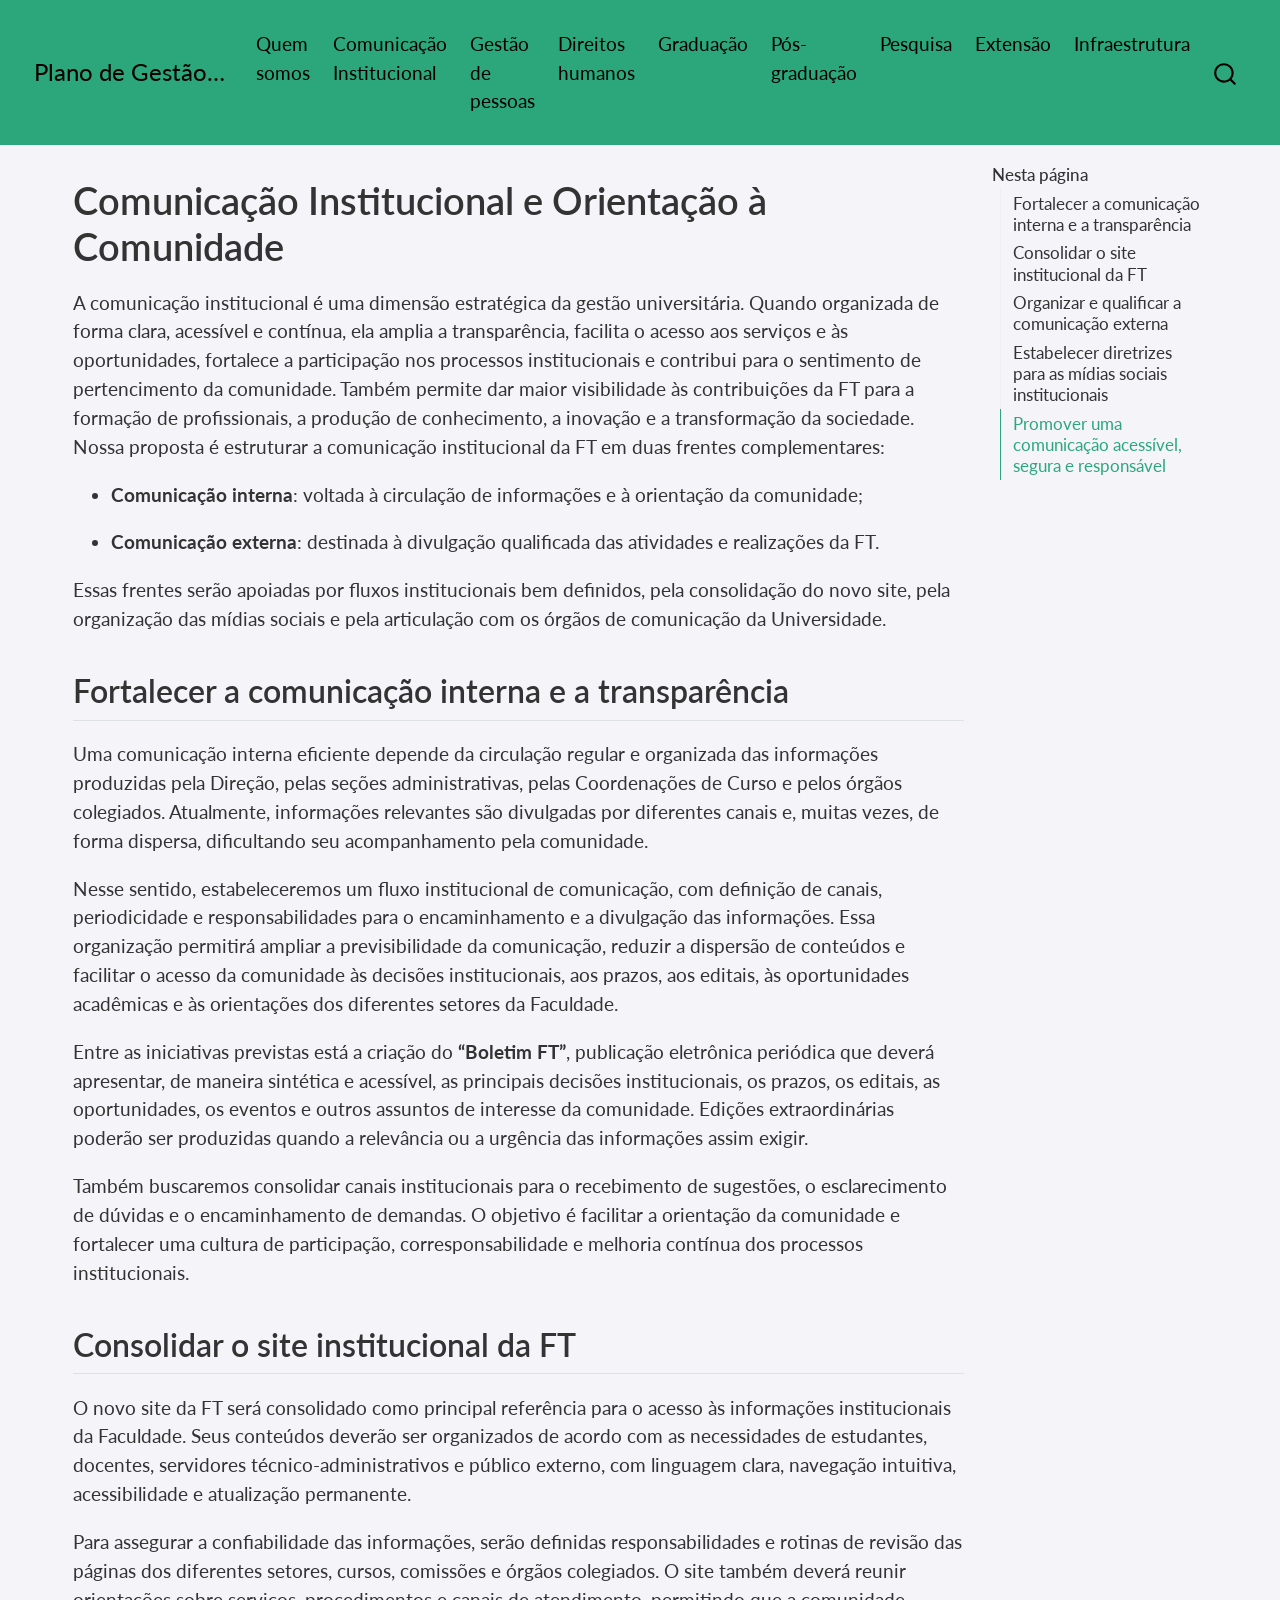
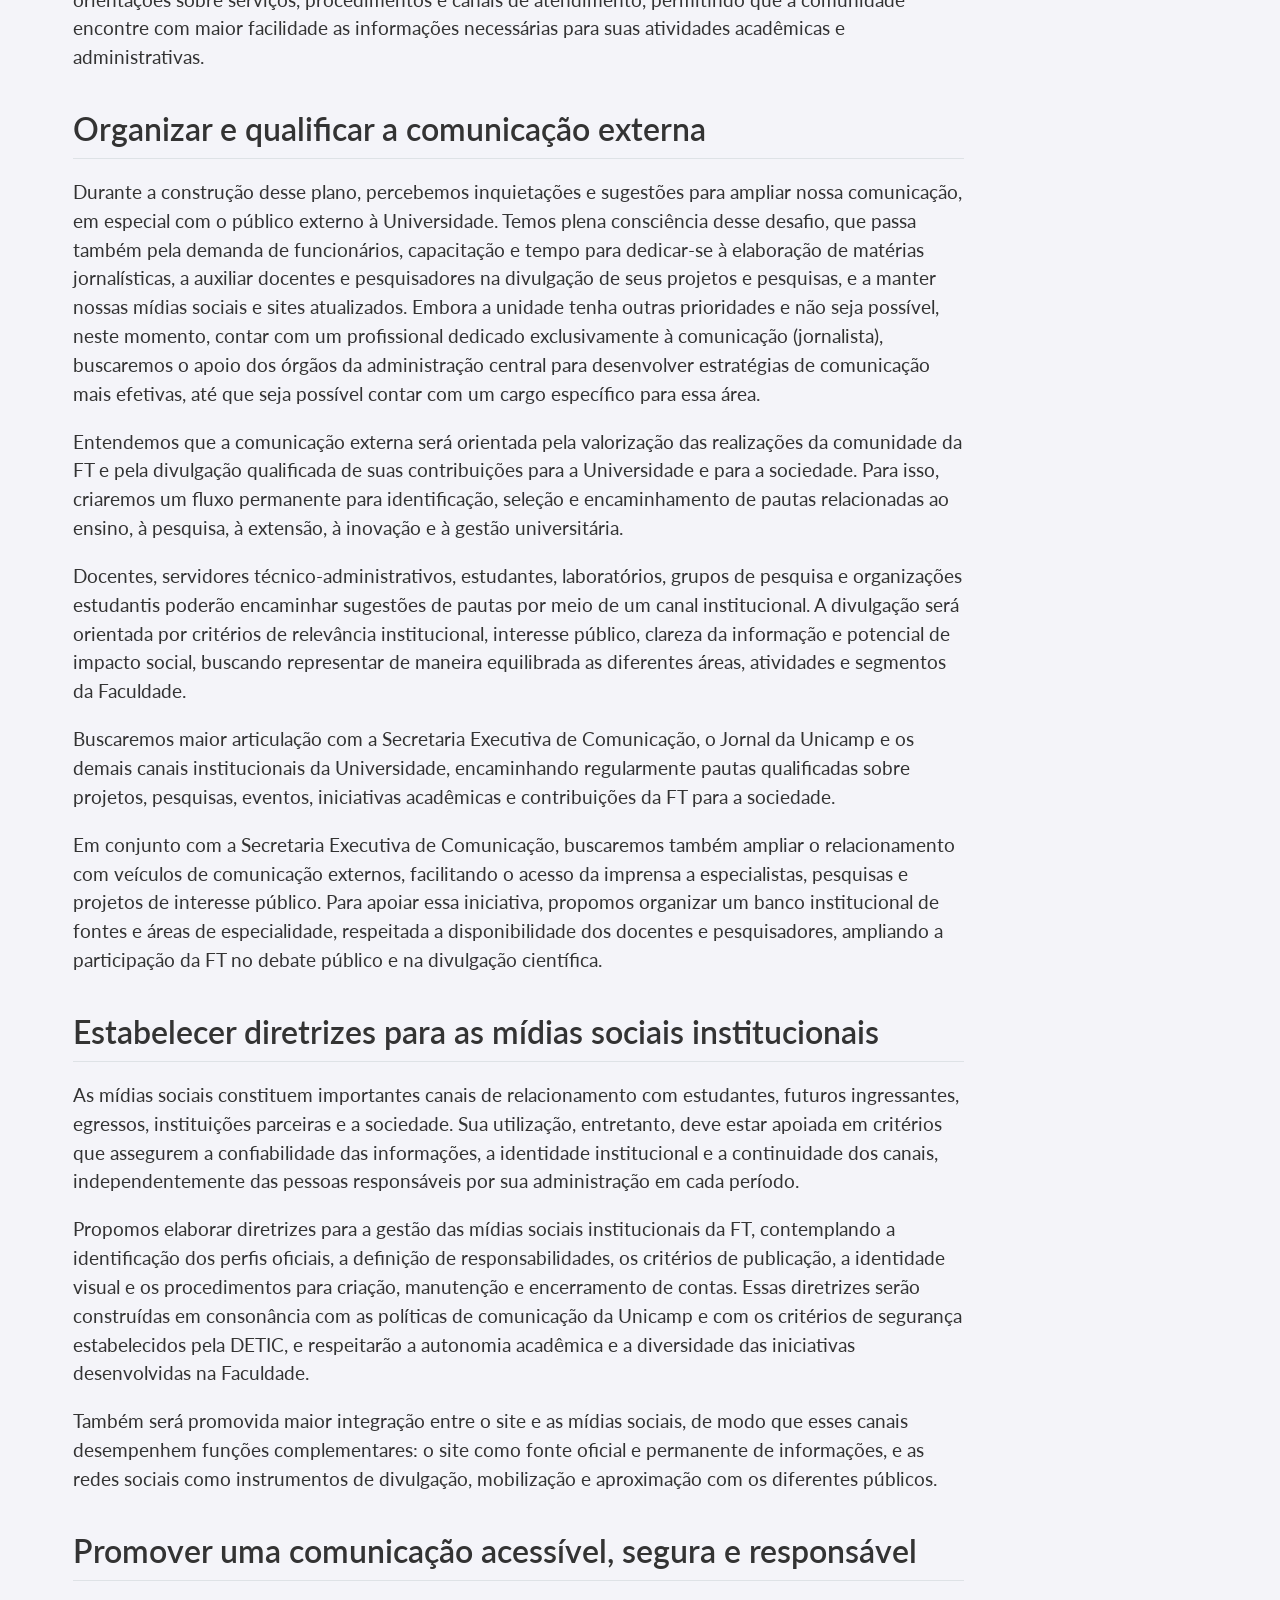
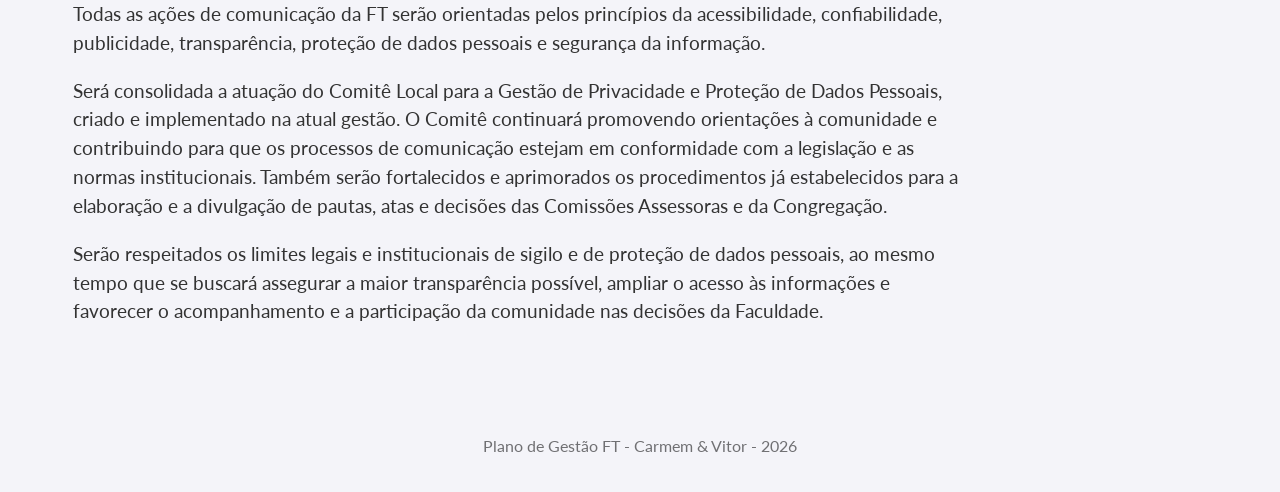
==== docs/comunicacao.html @ 00f11ec5 "Publish site to docs/" ====
<!DOCTYPE html>
<html xmlns="http://www.w3.org/1999/xhtml" lang="pt" xml:lang="pt"><head>

<meta charset="utf-8">
<meta name="generator" content="quarto-1.10.18">

<meta name="viewport" content="width=device-width, initial-scale=1.0, user-scalable=yes">


<title>Comunicação Institucional e Orientação à Comunidade – Plano de Gestão FT - Carmem &amp; Vitor</title>
<style>
/* Default styles provided by pandoc.
** See https://pandoc.org/MANUAL.html#variables-for-html for config info.
*/
span.smallcaps{font-variant: small-caps;}
div.columns{display: flex; gap: 1.5em;}
div.column{flex: auto;}
@media screen {
div.columns{gap: min(4vw, 1.5em);}
div.column{overflow-x: auto;}
}
div.hanging-indent{margin-left: 1.5em; text-indent: -1.5em;}
ul.task-list{list-style: none;}
ul.task-list li input[type="checkbox"] {
  width: 0.8em;
  margin: 0 0.8em 0.2em -1em; /* quarto-specific, see https://github.com/quarto-dev/quarto-cli/issues/4556 */ 
  vertical-align: middle;
}
</style>


<script src="site_libs/quarto-nav/quarto-nav.js"></script>
<script src="site_libs/quarto-nav/headroom.min.js"></script>
<script src="site_libs/clipboard/clipboard.min.js"></script>
<script src="site_libs/quarto-search/autocomplete.umd.js"></script>
<script src="site_libs/quarto-search/fuse.min.js"></script>
<script src="site_libs/quarto-search/quarto-search.js"></script>
<meta name="quarto:offset" content="./">
<script src="site_libs/quarto-html/quarto.js" type="module"></script>
<script src="site_libs/quarto-html/tabsets/tabsets.js" type="module"></script>
<script src="site_libs/quarto-html/popper.min.js"></script>
<script src="site_libs/quarto-html/tippy.umd.min.js"></script>
<script src="site_libs/quarto-html/anchor.min.js"></script>
<link href="site_libs/quarto-html/tippy.css" rel="stylesheet">
<link href="site_libs/quarto-html/quarto-syntax-highlighting-64a204ab8560d761af7679ceaba22944.css" rel="stylesheet" id="quarto-text-highlighting-styles">
<script src="site_libs/bootstrap/bootstrap.min.js"></script>
<link href="site_libs/bootstrap/bootstrap-icons.css" rel="stylesheet">
<link href="site_libs/bootstrap/bootstrap-7dcc582c0e2494509da3710d5c9e9887.min.css" rel="stylesheet" append-hash="true" id="quarto-bootstrap" data-mode="light">
<script id="quarto-search-options" type="application/json">{
  "location": "navbar",
  "copy-button": false,
  "collapse-after": 3,
  "panel-placement": "end",
  "type": "overlay",
  "limit": 50,
  "keyboard-shortcut": [
    "f",
    "/",
    "s"
  ],
  "show-item-context": false,
  "language": {
    "search-no-results-text": "Nenhum resultado",
    "search-matching-documents-text": "documentos correspondentes",
    "search-copy-link-title": "Copiar link para a busca",
    "search-hide-matches-text": "Esconder correspondências adicionais",
    "search-more-match-text": "mais correspondência neste documento",
    "search-more-matches-text": "mais correspondências neste documento",
    "search-clear-button-title": "Limpar",
    "search-text-placeholder": "",
    "search-detached-cancel-button-title": "Cancelar",
    "search-submit-button-title": "Enviar",
    "search-label": "Procurar"
  }
}</script>


<link rel="stylesheet" href="styles.css">
</head>

<body class="nav-fixed quarto-light">

<div id="quarto-search-results"></div>
  <header id="quarto-header" class="headroom fixed-top">
    <nav class="navbar navbar-expand-lg " data-bs-theme="dark">
      <div class="navbar-container container-fluid">
      <div class="navbar-brand-container mx-auto">
    <a class="navbar-brand" href="./index.html">
    <span class="navbar-title">Plano de Gestão FT - Carmem &amp; Vitor</span>
    </a>
  </div>
            <div id="quarto-search" class="" title="Procurar"></div>
          <button class="navbar-toggler" type="button" data-bs-toggle="collapse" data-bs-target="#navbarCollapse" aria-controls="navbarCollapse" role="menu" aria-expanded="false" aria-label="Alternar de navegação" onclick="if (window.quartoToggleHeadroom) { window.quartoToggleHeadroom(); }">
  <span class="navbar-toggler-icon"></span>
</button>
          <div class="collapse navbar-collapse" id="navbarCollapse">
            <ul class="navbar-nav navbar-nav-scroll me-auto">
  <li class="nav-item">
    <a class="nav-link" href="./quem-somos.html"> 
<span class="menu-text">Quem somos</span></a>
  </li>  
  <li class="nav-item">
    <a class="nav-link active" href="./comunicacao.html" aria-current="page"> 
<span class="menu-text">Comunicação Institucional</span></a>
  </li>  
  <li class="nav-item">
    <a class="nav-link" href="./gestao.html"> 
<span class="menu-text">Gestão de pessoas</span></a>
  </li>  
  <li class="nav-item">
    <a class="nav-link" href="./direitos-humanos.html"> 
<span class="menu-text">Direitos humanos</span></a>
  </li>  
  <li class="nav-item">
    <a class="nav-link" href="./graduacao.html"> 
<span class="menu-text">Graduação</span></a>
  </li>  
  <li class="nav-item">
    <a class="nav-link" href="./pos-graduacao.html"> 
<span class="menu-text">Pós-graduação</span></a>
  </li>  
  <li class="nav-item">
    <a class="nav-link" href="./pesquisa.html"> 
<span class="menu-text">Pesquisa</span></a>
  </li>  
  <li class="nav-item">
    <a class="nav-link" href="./extensao.html"> 
<span class="menu-text">Extensão</span></a>
  </li>  
  <li class="nav-item">
    <a class="nav-link" href="./infra.html"> 
<span class="menu-text">Infraestrutura</span></a>
  </li>  
</ul>
          </div> <!-- /navcollapse -->
            <div class="quarto-navbar-tools">
</div>
      </div> <!-- /container-fluid -->
    </nav>
</header>
<!-- content -->
<div id="quarto-content" class="quarto-container page-columns page-rows-contents page-layout-full page-navbar">
<!-- sidebar -->
<!-- margin-sidebar -->
    <div id="quarto-margin-sidebar" class="sidebar margin-sidebar">
        <nav id="TOC" role="doc-toc" class="toc-active">
    <h2 id="toc-title">Nesta página</h2>
   
  <ul>
  <li><a href="#fortalecer-a-comunicação-interna-e-a-transparência" id="toc-fortalecer-a-comunicação-interna-e-a-transparência" class="nav-link active" data-scroll-target="#fortalecer-a-comunicação-interna-e-a-transparência">Fortalecer a comunicação interna e a transparência</a></li>
  <li><a href="#consolidar-o-site-institucional-da-ft" id="toc-consolidar-o-site-institucional-da-ft" class="nav-link" data-scroll-target="#consolidar-o-site-institucional-da-ft">Consolidar o site institucional da FT</a></li>
  <li><a href="#organizar-e-qualificar-a-comunicação-externa" id="toc-organizar-e-qualificar-a-comunicação-externa" class="nav-link" data-scroll-target="#organizar-e-qualificar-a-comunicação-externa">Organizar e qualificar a comunicação externa</a></li>
  <li><a href="#estabelecer-diretrizes-para-as-mídias-sociais-institucionais" id="toc-estabelecer-diretrizes-para-as-mídias-sociais-institucionais" class="nav-link" data-scroll-target="#estabelecer-diretrizes-para-as-mídias-sociais-institucionais">Estabelecer diretrizes para as mídias sociais institucionais</a></li>
  <li><a href="#promover-uma-comunicação-acessível-segura-e-responsável" id="toc-promover-uma-comunicação-acessível-segura-e-responsável" class="nav-link" data-scroll-target="#promover-uma-comunicação-acessível-segura-e-responsável">Promover uma comunicação acessível, segura e responsável</a></li>
  </ul>
</nav>
    </div>
<!-- main -->
<main class="content column-page-left" id="quarto-document-content">

<header id="title-block-header" class="quarto-title-block default">
<div class="quarto-title">
<h1 class="title">Comunicação Institucional e Orientação à Comunidade</h1>
</div>



<div class="quarto-title-meta column-page-left">

    
  
    
  </div>
  


</header>


<p>A comunicação institucional é uma dimensão estratégica da gestão universitária. Quando organizada de forma clara, acessível e contínua, ela amplia a transparência, facilita o acesso aos serviços e às oportunidades, fortalece a participação nos processos institucionais e contribui para o sentimento de pertencimento da comunidade. Também permite dar maior visibilidade às contribuições da FT para a formação de profissionais, a produção de conhecimento, a inovação e a transformação da sociedade. Nossa proposta é estruturar a comunicação institucional da FT em duas frentes complementares:</p>
<ul>
<li><p><strong>Comunicação interna</strong>: voltada à circulação de informações e à orientação da comunidade;</p></li>
<li><p><strong>Comunicação externa</strong>: destinada à divulgação qualificada das atividades e realizações da FT.</p></li>
</ul>
<p>Essas frentes serão apoiadas por fluxos institucionais bem definidos, pela consolidação do novo site, pela organização das mídias sociais e pela articulação com os órgãos de comunicação da Universidade.</p>
<section id="fortalecer-a-comunicação-interna-e-a-transparência" class="level2">
<h2 class="anchored" data-anchor-id="fortalecer-a-comunicação-interna-e-a-transparência">Fortalecer a comunicação interna e a transparência</h2>
<p>Uma comunicação interna eficiente depende da circulação regular e organizada das informações produzidas pela Direção, pelas seções administrativas, pelas Coordenações de Curso e pelos órgãos colegiados. Atualmente, informações relevantes são divulgadas por diferentes canais e, muitas vezes, de forma dispersa, dificultando seu acompanhamento pela comunidade.</p>
<p>Nesse sentido, estabeleceremos um fluxo institucional de comunicação, com definição de canais, periodicidade e responsabilidades para o encaminhamento e a divulgação das informações. Essa organização permitirá ampliar a previsibilidade da comunicação, reduzir a dispersão de conteúdos e facilitar o acesso da comunidade às decisões institucionais, aos prazos, aos editais, às oportunidades acadêmicas e às orientações dos diferentes setores da Faculdade.</p>
<p>Entre as iniciativas previstas está a criação do <strong>“Boletim FT”</strong>, publicação eletrônica periódica que deverá apresentar, de maneira sintética e acessível, as principais decisões institucionais, os prazos, os editais, as oportunidades, os eventos e outros assuntos de interesse da comunidade. Edições extraordinárias poderão ser produzidas quando a relevância ou a urgência das informações assim exigir.</p>
<p>Também buscaremos consolidar canais institucionais para o recebimento de sugestões, o esclarecimento de dúvidas e o encaminhamento de demandas. O objetivo é facilitar a orientação da comunidade e fortalecer uma cultura de participação, corresponsabilidade e melhoria contínua dos processos institucionais.</p>
</section>
<section id="consolidar-o-site-institucional-da-ft" class="level2">
<h2 class="anchored" data-anchor-id="consolidar-o-site-institucional-da-ft">Consolidar o site institucional da FT</h2>
<p>O novo site da FT será consolidado como principal referência para o acesso às informações institucionais da Faculdade. Seus conteúdos deverão ser organizados de acordo com as necessidades de estudantes, docentes, servidores técnico-administrativos e público externo, com linguagem clara, navegação intuitiva, acessibilidade e atualização permanente.</p>
<p>Para assegurar a confiabilidade das informações, serão definidas responsabilidades e rotinas de revisão das páginas dos diferentes setores, cursos, comissões e órgãos colegiados. O site também deverá reunir orientações sobre serviços, procedimentos e canais de atendimento, permitindo que a comunidade encontre com maior facilidade as informações necessárias para suas atividades acadêmicas e administrativas.</p>
</section>
<section id="organizar-e-qualificar-a-comunicação-externa" class="level2">
<h2 class="anchored" data-anchor-id="organizar-e-qualificar-a-comunicação-externa">Organizar e qualificar a comunicação externa</h2>
<p>Durante a construção desse plano, percebemos inquietações e sugestões para ampliar nossa comunicação, em especial com o público externo à Universidade. Temos plena consciência desse desafio, que passa também pela demanda de funcionários, capacitação e tempo para dedicar-se à elaboração de matérias jornalísticas, a auxiliar docentes e pesquisadores na divulgação de seus projetos e pesquisas, e a manter nossas mídias sociais e sites atualizados. Embora a unidade tenha outras prioridades e não seja possível, neste momento, contar com um profissional dedicado exclusivamente à comunicação (jornalista), buscaremos o apoio dos órgãos da administração central para desenvolver estratégias de comunicação mais efetivas, até que seja possível contar com um cargo específico para essa área.</p>
<p>Entendemos que a comunicação externa será orientada pela valorização das realizações da comunidade da FT e pela divulgação qualificada de suas contribuições para a Universidade e para a sociedade. Para isso, criaremos um fluxo permanente para identificação, seleção e encaminhamento de pautas relacionadas ao ensino, à pesquisa, à extensão, à inovação e à gestão universitária.</p>
<p>Docentes, servidores técnico-administrativos, estudantes, laboratórios, grupos de pesquisa e organizações estudantis poderão encaminhar sugestões de pautas por meio de um canal institucional. A divulgação será orientada por critérios de relevância institucional, interesse público, clareza da informação e potencial de impacto social, buscando representar de maneira equilibrada as diferentes áreas, atividades e segmentos da Faculdade.</p>
<p>Buscaremos maior articulação com a Secretaria Executiva de Comunicação, o Jornal da Unicamp e os demais canais institucionais da Universidade, encaminhando regularmente pautas qualificadas sobre projetos, pesquisas, eventos, iniciativas acadêmicas e contribuições da FT para a sociedade.</p>
<p>Em conjunto com a Secretaria Executiva de Comunicação, buscaremos também ampliar o relacionamento com veículos de comunicação externos, facilitando o acesso da imprensa a especialistas, pesquisas e projetos de interesse público. Para apoiar essa iniciativa, propomos organizar um banco institucional de fontes e áreas de especialidade, respeitada a disponibilidade dos docentes e pesquisadores, ampliando a participação da FT no debate público e na divulgação científica.</p>
</section>
<section id="estabelecer-diretrizes-para-as-mídias-sociais-institucionais" class="level2">
<h2 class="anchored" data-anchor-id="estabelecer-diretrizes-para-as-mídias-sociais-institucionais">Estabelecer diretrizes para as mídias sociais institucionais</h2>
<p>As mídias sociais constituem importantes canais de relacionamento com estudantes, futuros ingressantes, egressos, instituições parceiras e a sociedade. Sua utilização, entretanto, deve estar apoiada em critérios que assegurem a confiabilidade das informações, a identidade institucional e a continuidade dos canais, independentemente das pessoas responsáveis por sua administração em cada período.</p>
<p>Propomos elaborar diretrizes para a gestão das mídias sociais institucionais da FT, contemplando a identificação dos perfis oficiais, a definição de responsabilidades, os critérios de publicação, a identidade visual e os procedimentos para criação, manutenção e encerramento de contas. Essas diretrizes serão construídas em consonância com as políticas de comunicação da Unicamp e com os critérios de segurança estabelecidos pela DETIC, e respeitarão a autonomia acadêmica e a diversidade das iniciativas desenvolvidas na Faculdade.</p>
<p>Também será promovida maior integração entre o site e as mídias sociais, de modo que esses canais desempenhem funções complementares: o site como fonte oficial e permanente de informações, e as redes sociais como instrumentos de divulgação, mobilização e aproximação com os diferentes públicos.</p>
</section>
<section id="promover-uma-comunicação-acessível-segura-e-responsável" class="level2">
<h2 class="anchored" data-anchor-id="promover-uma-comunicação-acessível-segura-e-responsável">Promover uma comunicação acessível, segura e responsável</h2>
<p>Todas as ações de comunicação da FT serão orientadas pelos princípios da acessibilidade, confiabilidade, publicidade, transparência, proteção de dados pessoais e segurança da informação.</p>
<p>Será consolidada a atuação do Comitê Local para a Gestão de Privacidade e Proteção de Dados Pessoais, criado e implementado na atual gestão. O Comitê continuará promovendo orientações à comunidade e contribuindo para que os processos de comunicação estejam em conformidade com a legislação e as normas institucionais. Também serão fortalecidos e aprimorados os procedimentos já estabelecidos para a elaboração e a divulgação de pautas, atas e decisões das Comissões Assessoras e da Congregação.</p>
<p>Serão respeitados os limites legais e institucionais de sigilo e de proteção de dados pessoais, ao mesmo tempo que se buscará assegurar a maior transparência possível, ampliar o acesso às informações e favorecer o acompanhamento e a participação da comunidade nas decisões da Faculdade.</p>


</section>

</main> <!-- /main -->
<script id="quarto-html-after-body" type="application/javascript">
  window.document.addEventListener("DOMContentLoaded", function (event) {
    const icon = "";
    const anchorJS = new window.AnchorJS();
    anchorJS.options = {
      placement: 'right',
      icon: icon
    };
    anchorJS.add('.anchored');
    const isCodeAnnotation = (el) => {
      for (const clz of el.classList) {
        if (clz.startsWith('code-annotation-')) {                     
          return true;
        }
      }
      return false;
    }
    const onCopySuccess = function(e) {
      // button target
      const button = e.trigger;
      // don't keep focus
      button.blur();
      // flash "checked"
      button.classList.add('code-copy-button-checked');
      var currentTitle = button.getAttribute("title");
      button.setAttribute("title", "Copiada");
      let tooltip;
      if (window.bootstrap) {
        button.setAttribute("data-bs-toggle", "tooltip");
        button.setAttribute("data-bs-placement", "left");
        button.setAttribute("data-bs-title", "Copiada");
        tooltip = new bootstrap.Tooltip(button, 
          { trigger: "manual", 
            customClass: "code-copy-button-tooltip",
            offset: [0, -8]});
        tooltip.show();    
      }
      setTimeout(function() {
        if (tooltip) {
          tooltip.hide();
          button.removeAttribute("data-bs-title");
          button.removeAttribute("data-bs-toggle");
          button.removeAttribute("data-bs-placement");
        }
        button.setAttribute("title", currentTitle);
        button.classList.remove('code-copy-button-checked');
      }, 1000);
      // clear code selection
      e.clearSelection();
    }
    const getTextToCopy = function(trigger) {
      const outerScaffold = trigger.parentElement.cloneNode(true);
      const codeEl = outerScaffold.querySelector('code');
      for (const childEl of codeEl.children) {
        if (isCodeAnnotation(childEl)) {
          childEl.remove();
        }
      }
      return codeEl.innerText;
    }
    const clipboard = new window.ClipboardJS('.code-copy-button:not([data-in-quarto-modal])', {
      text: getTextToCopy
    });
    clipboard.on('success', onCopySuccess);
    if (window.document.getElementById('quarto-embedded-source-code-modal')) {
      const clipboardModal = new window.ClipboardJS('.code-copy-button[data-in-quarto-modal]', {
        text: getTextToCopy,
        container: window.document.getElementById('quarto-embedded-source-code-modal')
      });
      clipboardModal.on('success', onCopySuccess);
    }
      var localhostRegex = new RegExp(/^(?:http|https):\/\/localhost\:?[0-9]*\//);
      var mailtoRegex = new RegExp(/^mailto:/);
        var filterRegex = new RegExp('/' + window.location.host + '/');
      var isInternal = (href) => {
          return filterRegex.test(href) || localhostRegex.test(href) || mailtoRegex.test(href);
      }
      // Inspect non-navigation links and adorn them if external
     var links = window.document.querySelectorAll('a[href]:not(.nav-link):not(.navbar-brand):not(.toc-action):not(.sidebar-link):not(.sidebar-item-toggle):not(.pagination-link):not(.no-external):not([aria-hidden]):not(.dropdown-item):not(.quarto-navigation-tool):not(.about-link)');
      for (var i=0; i<links.length; i++) {
        const link = links[i];
        if (!isInternal(link.href)) {
          // undo the damage that might have been done by quarto-nav.js in the case of
          // links that we want to consider external
          if (link.dataset.originalHref !== undefined) {
            link.href = link.dataset.originalHref;
          }
        }
      }
    function tippyHover(el, contentFn, onTriggerFn, onUntriggerFn) {
      const config = {
        allowHTML: true,
        maxWidth: 500,
        delay: 100,
        arrow: false,
        appendTo: function(el) {
            return el.parentElement;
        },
        interactive: true,
        interactiveBorder: 10,
        theme: 'quarto',
        placement: 'bottom-start',
      };
      if (contentFn) {
        config.content = contentFn;
      }
      if (onTriggerFn) {
        config.onTrigger = onTriggerFn;
      }
      if (onUntriggerFn) {
        config.onUntrigger = onUntriggerFn;
      }
      window.tippy(el, config); 
    }
    const noterefs = window.document.querySelectorAll('a[role="doc-noteref"]');
    for (var i=0; i<noterefs.length; i++) {
      const ref = noterefs[i];
      tippyHover(ref, function() {
        // use id or data attribute instead here
        let href = ref.getAttribute('data-footnote-href') || ref.getAttribute('href');
        try { href = new URL(href).hash; } catch {}
        const id = href.replace(/^#\/?/, "");
        const note = window.document.getElementById(id);
        if (note) {
          return note.innerHTML;
        } else {
          return "";
        }
      });
    }
    const xrefs = window.document.querySelectorAll('a.quarto-xref');
    const processXRef = (id, note) => {
      // Strip column container classes
      const stripColumnClz = (el) => {
        el.classList.remove("page-full", "page-columns");
        if (el.children) {
          for (const child of el.children) {
            stripColumnClz(child);
          }
        }
      }
      stripColumnClz(note)
      if (id === null || id.startsWith('sec-')) {
        // Special case sections, only their first couple elements
        const container = document.createElement("div");
        if (note.children && note.children.length > 2) {
          container.appendChild(note.children[0].cloneNode(true));
          for (let i = 1; i < note.children.length; i++) {
            const child = note.children[i];
            if (child.tagName === "P" && child.innerText === "") {
              continue;
            } else {
              container.appendChild(child.cloneNode(true));
              break;
            }
          }
          if (window.Quarto?.typesetMath) {
            window.Quarto.typesetMath(container);
          }
          return container.innerHTML
        } else {
          if (window.Quarto?.typesetMath) {
            window.Quarto.typesetMath(note);
          }
          return note.innerHTML;
        }
      } else {
        // Remove any anchor links if they are present
        const anchorLink = note.querySelector('a.anchorjs-link');
        if (anchorLink) {
          anchorLink.remove();
        }
        if (window.Quarto?.typesetMath) {
          window.Quarto.typesetMath(note);
        }
        if (note.classList.contains("callout")) {
          return note.outerHTML;
        } else {
          return note.innerHTML;
        }
      }
    }
    for (var i=0; i<xrefs.length; i++) {
      const xref = xrefs[i];
      tippyHover(xref, undefined, function(instance) {
        instance.disable();
        let url = xref.getAttribute('href');
        let hash = undefined; 
        if (url.startsWith('#')) {
          hash = url;
        } else {
          try { hash = new URL(url).hash; } catch {}
        }
        if (hash) {
          const id = hash.replace(/^#\/?/, "");
          const note = window.document.getElementById(id);
          if (note !== null) {
            try {
              const html = processXRef(id, note.cloneNode(true));
              instance.setContent(html);
            } finally {
              instance.enable();
              instance.show();
            }
          } else {
            // See if we can fetch this
            fetch(url.split('#')[0])
            .then(res => res.text())
            .then(html => {
              const parser = new DOMParser();
              const htmlDoc = parser.parseFromString(html, "text/html");
              const note = htmlDoc.getElementById(id);
              if (note !== null) {
                const html = processXRef(id, note);
                instance.setContent(html);
              } 
            }).finally(() => {
              instance.enable();
              instance.show();
            });
          }
        } else {
          // See if we can fetch a full url (with no hash to target)
          // This is a special case and we should probably do some content thinning / targeting
          fetch(url)
          .then(res => res.text())
          .then(html => {
            const parser = new DOMParser();
            const htmlDoc = parser.parseFromString(html, "text/html");
            const note = htmlDoc.querySelector('main.content');
            if (note !== null) {
              // This should only happen for chapter cross references
              // (since there is no id in the URL)
              // remove the first header
              if (note.children.length > 0 && note.children[0].tagName === "HEADER") {
                note.children[0].remove();
              }
              const html = processXRef(null, note);
              instance.setContent(html);
            } 
          }).finally(() => {
            instance.enable();
            instance.show();
          });
        }
      }, function(instance) {
      });
    }
        let selectedAnnoteEl;
        const selectorForAnnotation = ( cell, annotation) => {
          let cellAttr = 'data-code-cell="' + cell + '"';
          let lineAttr = 'data-code-annotation="' +  annotation + '"';
          const selector = 'span[' + cellAttr + '][' + lineAttr + ']';
          return selector;
        }
        const selectCodeLines = (annoteEl) => {
          const doc = window.document;
          const targetCell = annoteEl.getAttribute("data-target-cell");
          const targetAnnotation = annoteEl.getAttribute("data-target-annotation");
          const annoteSpan = window.document.querySelector(selectorForAnnotation(targetCell, targetAnnotation));
          const lines = annoteSpan.getAttribute("data-code-lines").split(",");
          const lineIds = lines.map((line) => {
            return targetCell + "-" + line;
          })
          let top = null;
          let height = null;
          let parent = null;
          if (lineIds.length > 0) {
              //compute the position of the single el (top and bottom and make a div)
              const el = window.document.getElementById(lineIds[0]);
              top = el.offsetTop;
              height = el.offsetHeight;
              parent = el.parentElement.parentElement;
            if (lineIds.length > 1) {
              const lastEl = window.document.getElementById(lineIds[lineIds.length - 1]);
              const bottom = lastEl.offsetTop + lastEl.offsetHeight;
              height = bottom - top;
            }
            if (top !== null && height !== null && parent !== null) {
              // cook up a div (if necessary) and position it 
              let div = window.document.getElementById("code-annotation-line-highlight");
              if (div === null) {
                div = window.document.createElement("div");
                div.setAttribute("id", "code-annotation-line-highlight");
                div.style.position = 'absolute';
                parent.appendChild(div);
              }
              div.style.top = top - 2 + "px";
              div.style.height = height + 4 + "px";
              div.style.left = 0;
              let gutterDiv = window.document.getElementById("code-annotation-line-highlight-gutter");
              if (gutterDiv === null) {
                gutterDiv = window.document.createElement("div");
                gutterDiv.setAttribute("id", "code-annotation-line-highlight-gutter");
                gutterDiv.style.position = 'absolute';
                const codeCell = window.document.getElementById(targetCell);
                const gutter = codeCell.querySelector('.code-annotation-gutter');
                gutter.appendChild(gutterDiv);
              }
              gutterDiv.style.top = top - 2 + "px";
              gutterDiv.style.height = height + 4 + "px";
            }
            selectedAnnoteEl = annoteEl;
          }
        };
        const unselectCodeLines = () => {
          const elementsIds = ["code-annotation-line-highlight", "code-annotation-line-highlight-gutter"];
          elementsIds.forEach((elId) => {
            const div = window.document.getElementById(elId);
            if (div) {
              div.remove();
            }
          });
          selectedAnnoteEl = undefined;
        };
          // Handle positioning of the toggle
      window.addEventListener(
        "resize",
        throttle(() => {
          elRect = undefined;
          if (selectedAnnoteEl) {
            selectCodeLines(selectedAnnoteEl);
          }
        }, 10)
      );
      function throttle(fn, ms) {
      let throttle = false;
      let timer;
        return (...args) => {
          if(!throttle) { // first call gets through
              fn.apply(this, args);
              throttle = true;
          } else { // all the others get throttled
              if(timer) clearTimeout(timer); // cancel #2
              timer = setTimeout(() => {
                fn.apply(this, args);
                timer = throttle = false;
              }, ms);
          }
        };
      }
        // Attach click handler to the DT
        const annoteDls = window.document.querySelectorAll('dt[data-target-cell]');
        for (const annoteDlNode of annoteDls) {
          annoteDlNode.addEventListener('click', (event) => {
            const clickedEl = event.target;
            if (clickedEl !== selectedAnnoteEl) {
              unselectCodeLines();
              const activeEl = window.document.querySelector('dt[data-target-cell].code-annotation-active');
              if (activeEl) {
                activeEl.classList.remove('code-annotation-active');
              }
              selectCodeLines(clickedEl);
              clickedEl.classList.add('code-annotation-active');
            } else {
              // Unselect the line
              unselectCodeLines();
              clickedEl.classList.remove('code-annotation-active');
            }
          });
        }
    const findCites = (el) => {
      const parentEl = el.parentElement;
      if (parentEl) {
        const cites = parentEl.dataset.cites;
        if (cites) {
          return {
            el,
            cites: cites.split(' ')
          };
        } else {
          return findCites(el.parentElement)
        }
      } else {
        return undefined;
      }
    };
    var bibliorefs = window.document.querySelectorAll('a[role="doc-biblioref"]');
    for (var i=0; i<bibliorefs.length; i++) {
      const ref = bibliorefs[i];
      const citeInfo = findCites(ref);
      if (citeInfo) {
        tippyHover(citeInfo.el, function() {
          var popup = window.document.createElement('div');
          citeInfo.cites.forEach(function(cite) {
            var citeDiv = window.document.createElement('div');
            citeDiv.classList.add('hanging-indent');
            citeDiv.classList.add('csl-entry');
            var biblioDiv = window.document.getElementById('ref-' + cite);
            if (biblioDiv) {
              citeDiv.innerHTML = biblioDiv.innerHTML;
            }
            popup.appendChild(citeDiv);
          });
          return popup.innerHTML;
        });
      }
    }
  });
  </script>
</div> <!-- /content -->
<footer class="footer">
  <div class="nav-footer">
    <div class="nav-footer-left">
      &nbsp;
    </div>   
    <div class="nav-footer-center">
<p>Plano de Gestão FT - Carmem &amp; Vitor - 2026</p>
</div>
    <div class="nav-footer-right">
      &nbsp;
    </div>
  </div>
</footer>




</body></html>
---- docs/site_libs/quarto-html/tippy.css ----
.tippy-box[data-animation=fade][data-state=hidden]{opacity:0}[data-tippy-root]{max-width:calc(100vw - 10px)}.tippy-box{position:relative;background-color:#333;color:#fff;border-radius:4px;font-size:14px;line-height:1.4;white-space:normal;outline:0;transition-property:transform,visibility,opacity}.tippy-box[data-placement^=top]>.tippy-arrow{bottom:0}.tippy-box[data-placement^=top]>.tippy-arrow:before{bottom:-7px;left:0;border-width:8px 8px 0;border-top-color:initial;transform-origin:center top}.tippy-box[data-placement^=bottom]>.tippy-arrow{top:0}.tippy-box[data-placement^=bottom]>.tippy-arrow:before{top:-7px;left:0;border-width:0 8px 8px;border-bottom-color:initial;transform-origin:center bottom}.tippy-box[data-placement^=left]>.tippy-arrow{right:0}.tippy-box[data-placement^=left]>.tippy-arrow:before{border-width:8px 0 8px 8px;border-left-color:initial;right:-7px;transform-origin:center left}.tippy-box[data-placement^=right]>.tippy-arrow{left:0}.tippy-box[data-placement^=right]>.tippy-arrow:before{left:-7px;border-width:8px 8px 8px 0;border-right-color:initial;transform-origin:center right}.tippy-box[data-inertia][data-state=visible]{transition-timing-function:cubic-bezier(.54,1.5,.38,1.11)}.tippy-arrow{width:16px;height:16px;color:#333}.tippy-arrow:before{content:"";position:absolute;border-color:transparent;border-style:solid}.tippy-content{position:relative;padding:5px 9px;z-index:1}
---- docs/site_libs/quarto-html/quarto-syntax-highlighting-64a204ab8560d761af7679ceaba22944.css ----
/* quarto syntax highlight colors */
:root {
  --quarto-hl-ot-color: #003B4F;
  --quarto-hl-at-color: #657422;
  --quarto-hl-ss-color: #20794D;
  --quarto-hl-an-color: #5E5E5E;
  --quarto-hl-fu-color: #4758AB;
  --quarto-hl-st-color: #20794D;
  --quarto-hl-cf-color: #003B4F;
  --quarto-hl-op-color: #5E5E5E;
  --quarto-hl-er-color: #AD0000;
  --quarto-hl-bn-color: #AD0000;
  --quarto-hl-al-color: #AD0000;
  --quarto-hl-va-color: #111111;
  --quarto-hl-bu-color: inherit;
  --quarto-hl-ex-color: inherit;
  --quarto-hl-pp-color: #AD0000;
  --quarto-hl-in-color: #5E5E5E;
  --quarto-hl-vs-color: #20794D;
  --quarto-hl-wa-color: #5E5E5E;
  --quarto-hl-do-color: #5E5E5E;
  --quarto-hl-im-color: #00769E;
  --quarto-hl-ch-color: #20794D;
  --quarto-hl-dt-color: #AD0000;
  --quarto-hl-fl-color: #AD0000;
  --quarto-hl-co-color: #5E5E5E;
  --quarto-hl-cv-color: #5E5E5E;
  --quarto-hl-cn-color: #8f5902;
  --quarto-hl-sc-color: #5E5E5E;
  --quarto-hl-dv-color: #AD0000;
  --quarto-hl-kw-color: #003B4F;
}

/* other quarto variables */
:root {
  --quarto-font-monospace: SFMono-Regular, Menlo, Monaco, Consolas, "Liberation Mono", "Courier New", monospace;
}

/* syntax highlight based on Pandoc's rules */
pre > code.sourceCode > span {
  color: #003B4F;
}

code.sourceCode > span {
  color: #003B4F;
}

div.sourceCode,
div.sourceCode pre.sourceCode {
  color: #003B4F;
}

/* Normal */
code span {
  color: #003B4F;
}

/* Alert */
code span.al {
  color: #AD0000;
  font-style: inherit;
}

/* Annotation */
code span.an {
  color: #5E5E5E;
  font-style: inherit;
}

/* Attribute */
code span.at {
  color: #657422;
  font-style: inherit;
}

/* BaseN */
code span.bn {
  color: #AD0000;
  font-style: inherit;
}

/* BuiltIn */
code span.bu {
  font-style: inherit;
}

/* ControlFlow */
code span.cf {
  color: #003B4F;
  font-weight: bold;
  font-style: inherit;
}

/* Char */
code span.ch {
  color: #20794D;
  font-style: inherit;
}

/* Constant */
code span.cn {
  color: #8f5902;
  font-style: inherit;
}

/* Comment */
code span.co {
  color: #5E5E5E;
  font-style: inherit;
}

/* CommentVar */
code span.cv {
  color: #5E5E5E;
  font-style: italic;
}

/* Documentation */
code span.do {
  color: #5E5E5E;
  font-style: italic;
}

/* DataType */
code span.dt {
  color: #AD0000;
  font-style: inherit;
}

/* DecVal */
code span.dv {
  color: #AD0000;
  font-style: inherit;
}

/* Error */
code span.er {
  color: #AD0000;
  font-style: inherit;
}

/* Extension */
code span.ex {
  font-style: inherit;
}

/* Float */
code span.fl {
  color: #AD0000;
  font-style: inherit;
}

/* Function */
code span.fu {
  color: #4758AB;
  font-style: inherit;
}

/* Import */
code span.im {
  color: #00769E;
  font-style: inherit;
}

/* Information */
code span.in {
  color: #5E5E5E;
  font-style: inherit;
}

/* Keyword */
code span.kw {
  color: #003B4F;
  font-weight: bold;
  font-style: inherit;
}

/* Operator */
code span.op {
  color: #5E5E5E;
  font-style: inherit;
}

/* Other */
code span.ot {
  color: #003B4F;
  font-style: inherit;
}

/* Preprocessor */
code span.pp {
  color: #AD0000;
  font-style: inherit;
}

/* SpecialChar */
code span.sc {
  color: #5E5E5E;
  font-style: inherit;
}

/* SpecialString */
code span.ss {
  color: #20794D;
  font-style: inherit;
}

/* String */
code span.st {
  color: #20794D;
  font-style: inherit;
}

/* Variable */
code span.va {
  color: #111111;
  font-style: inherit;
}

/* VerbatimString */
code span.vs {
  color: #20794D;
  font-style: inherit;
}

/* Warning */
code span.wa {
  color: #5E5E5E;
  font-style: italic;
}

.prevent-inlining {
  content: "</";
}

/*# sourceMappingURL=9d8d5bb603a83b8298b89080a598c93b.css.map */
---- docs/styles.css ----
/* css styles */
.noTopMargin {
  margin-top: -4%;
}

.centerImage {
  display: block;
  margin-left: auto;
  margin-right: auto;
}

.centerText {
  text-align: center;
}

.description {
  text-align: center;
  font-style: italic;
  font-size: x-large;
}

@media (width <= 800px) {
  .smallExplora {
    display: block;
  }
  .largeExplora {
    display: none;
  }
}

@media (width > 800px) {
  .smallExplora {
    display: none;
  }
  .largeExplora {
    display: block;
  }
}
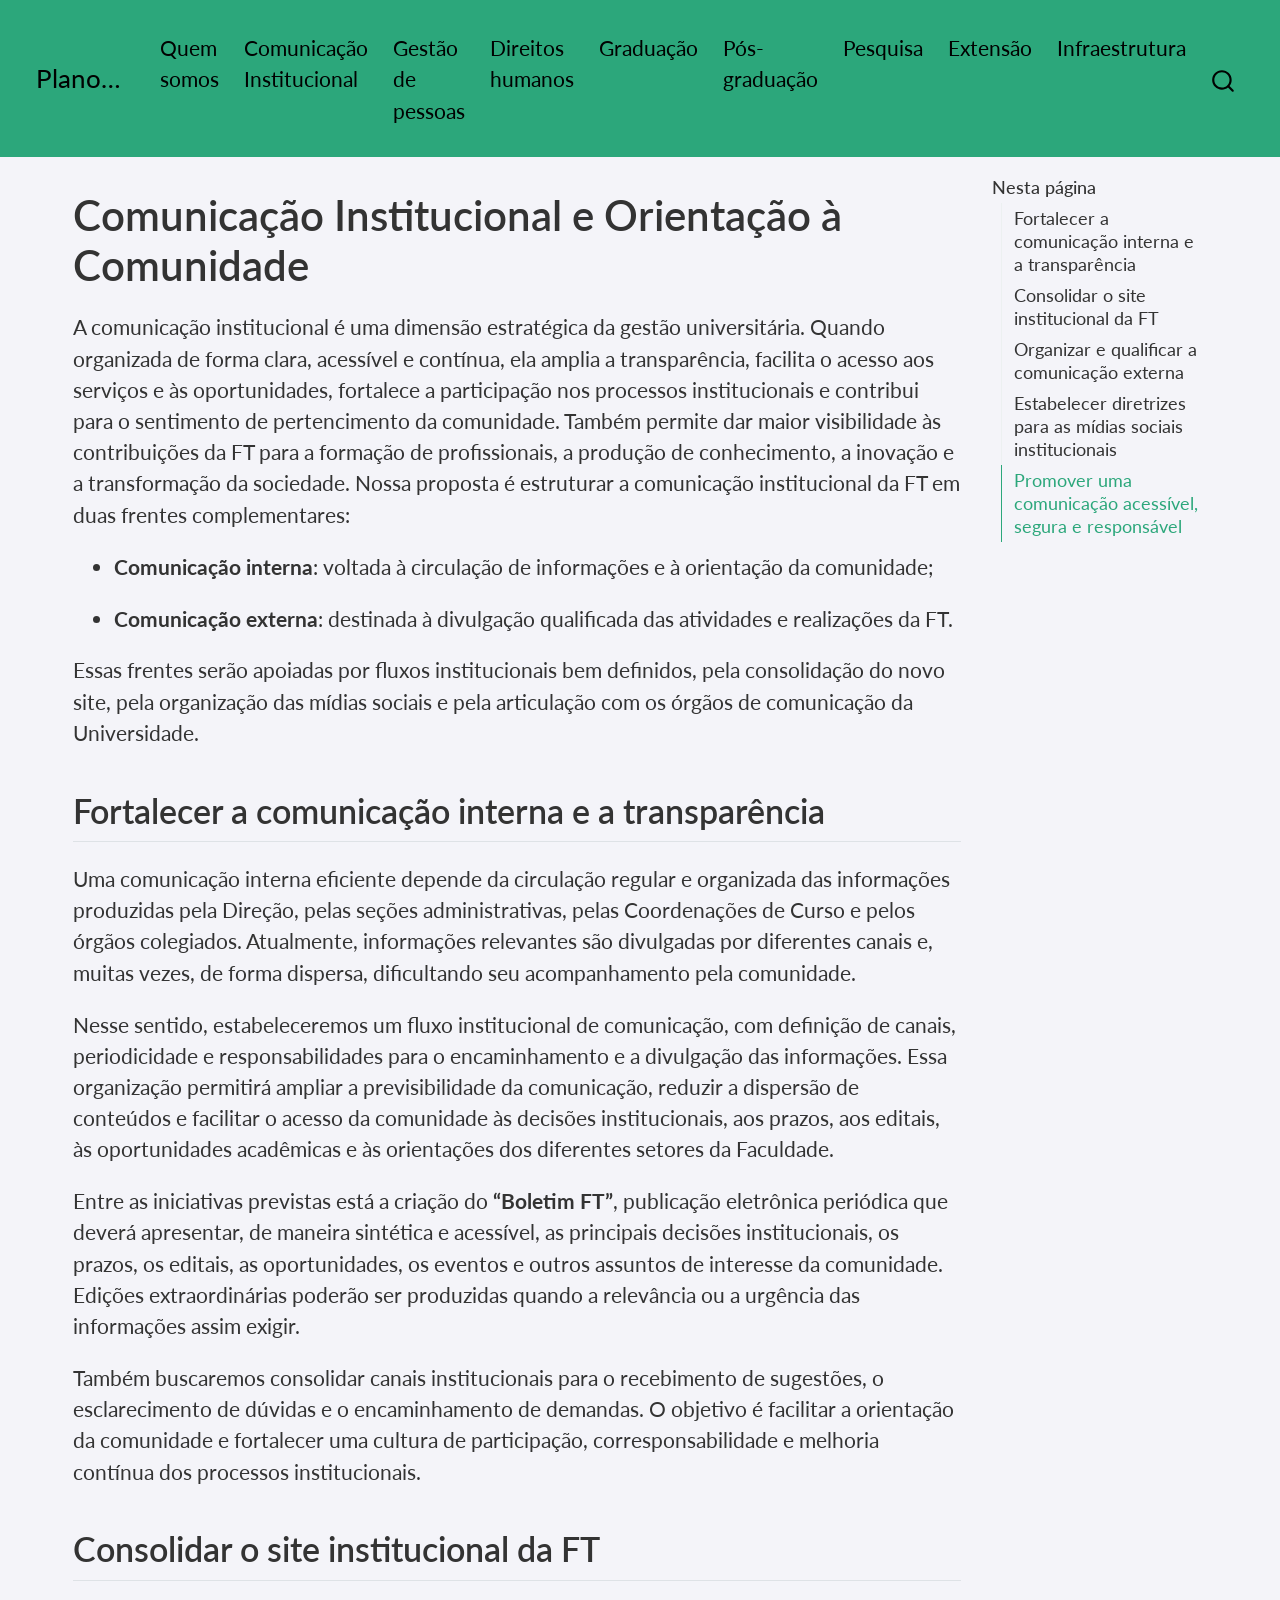
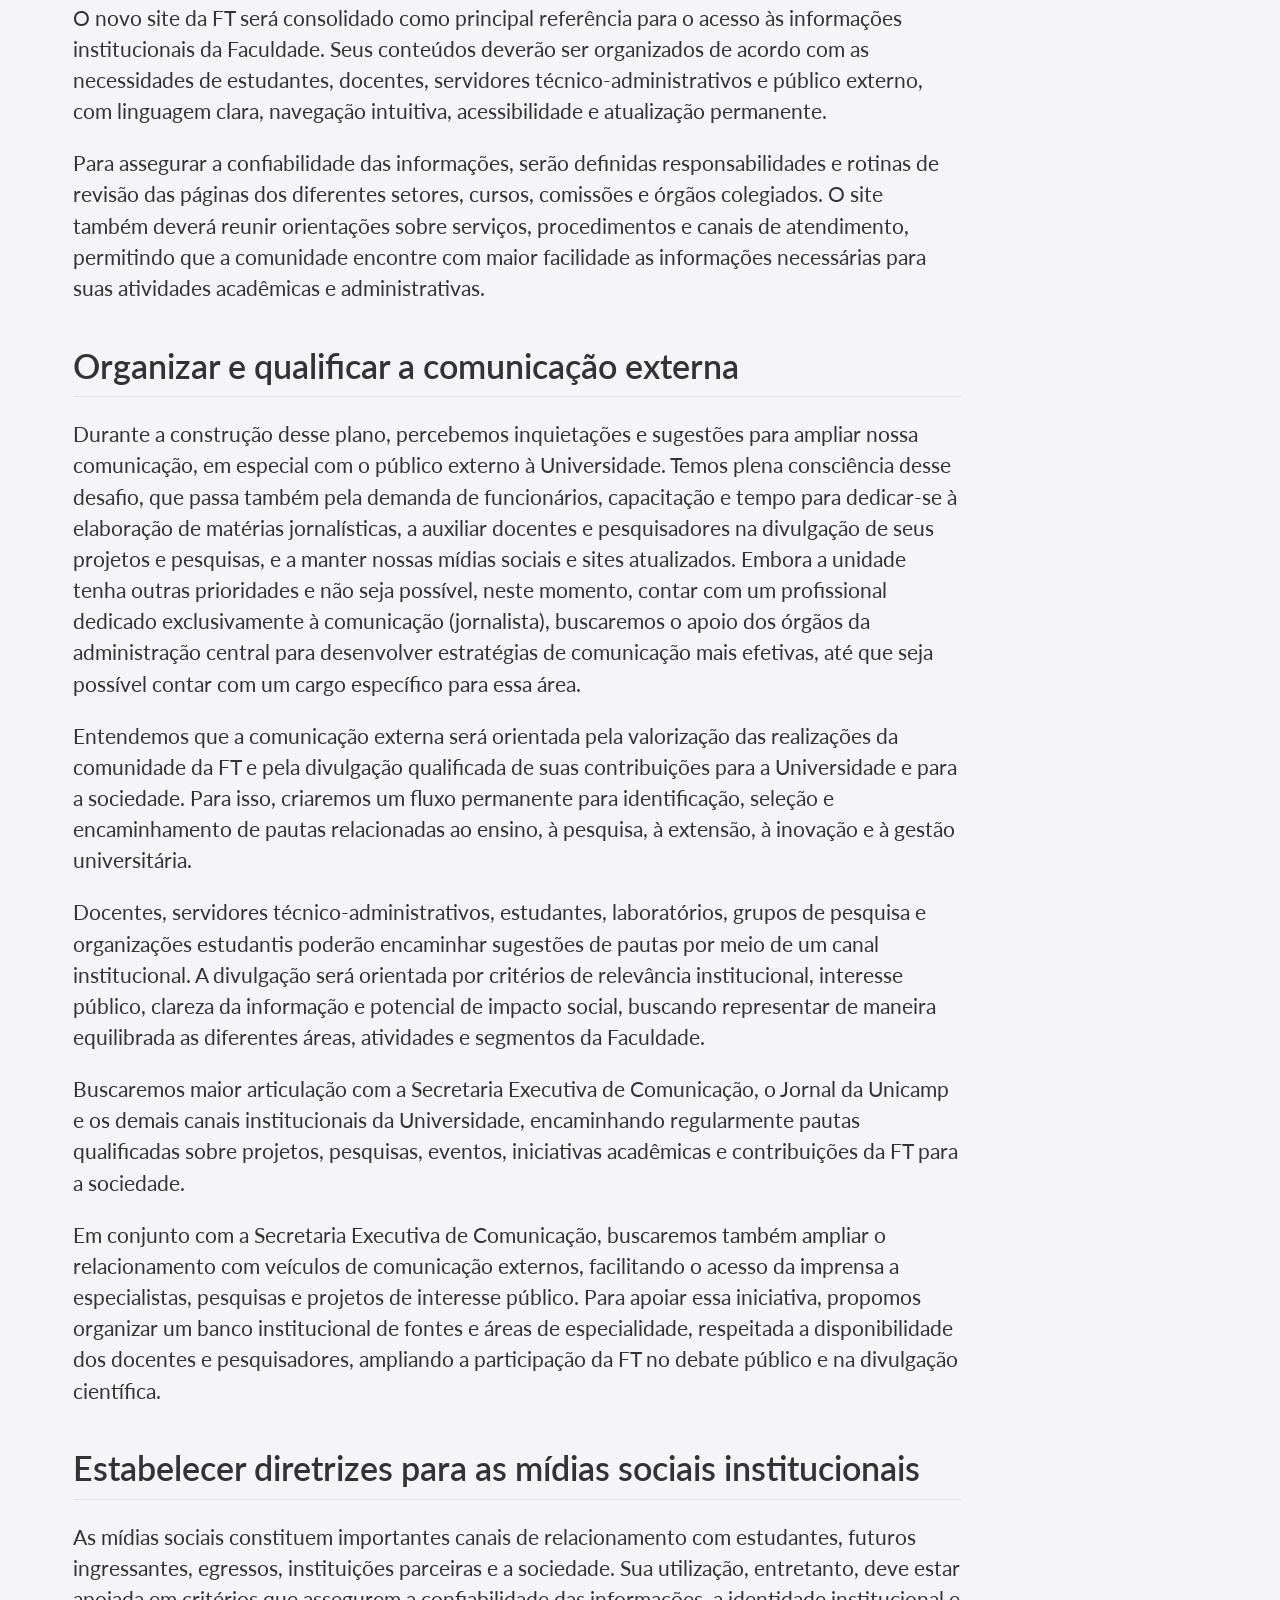
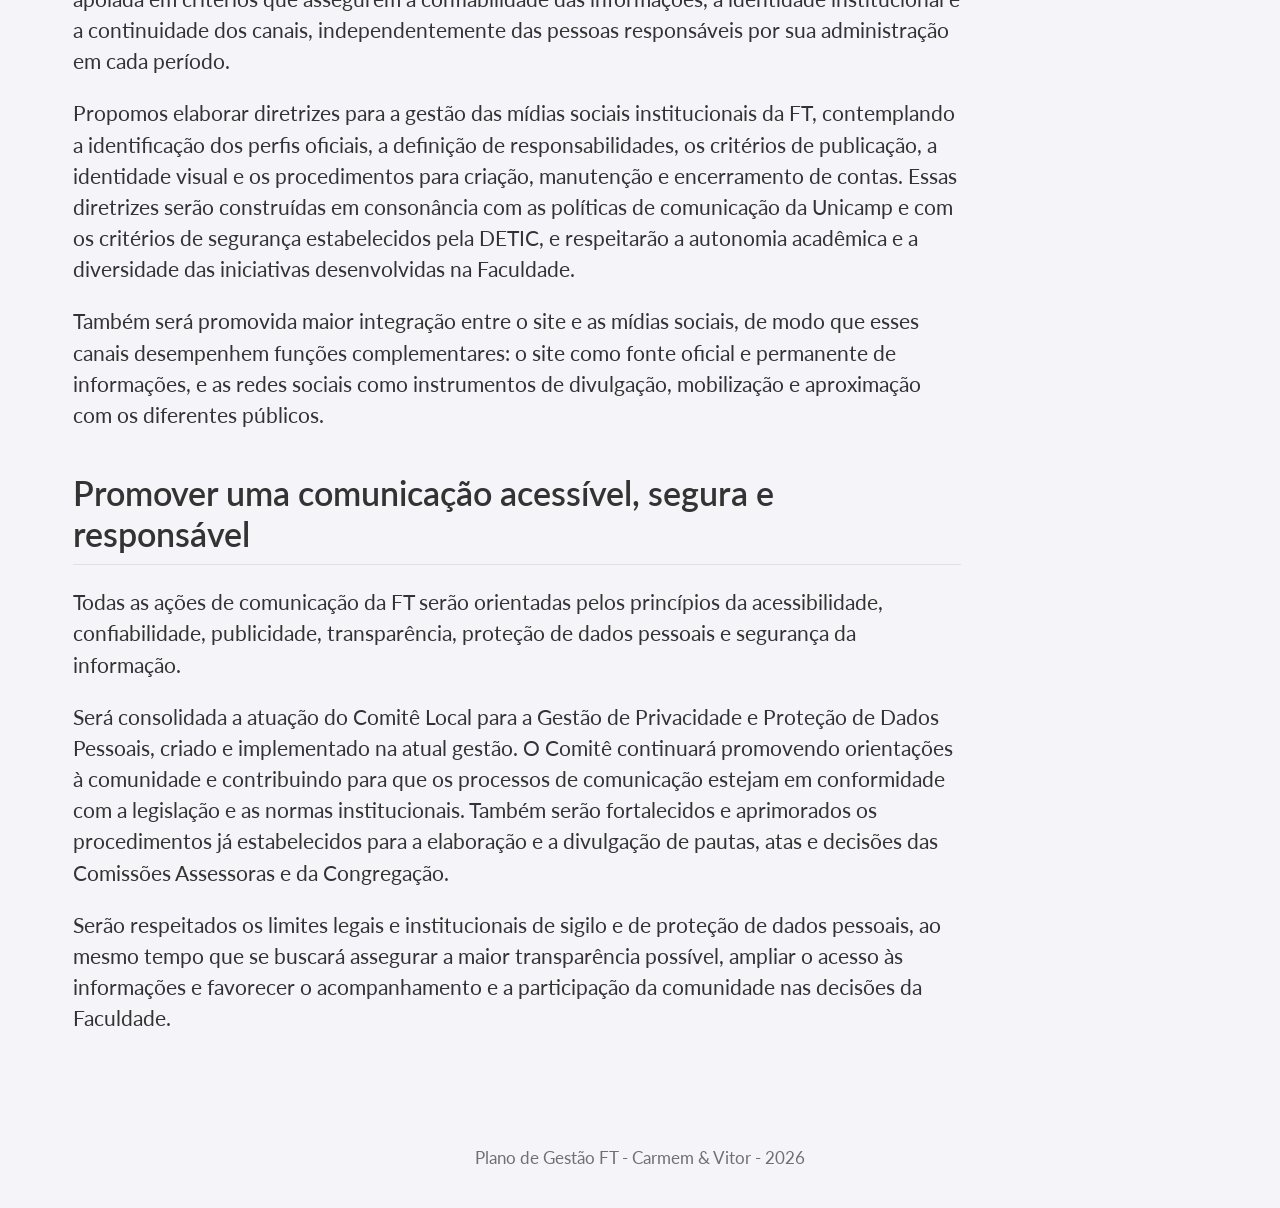
==== commit b7d2df3b: "Publish site to docs/" ====
--- a/docs/comunicacao.html
+++ b/docs/comunicacao.html
@@ -45,7 +45,7 @@
 <link href="site_libs/quarto-html/quarto-syntax-highlighting-64a204ab8560d761af7679ceaba22944.css" rel="stylesheet" id="quarto-text-highlighting-styles">
 <script src="site_libs/bootstrap/bootstrap.min.js"></script>
 <link href="site_libs/bootstrap/bootstrap-icons.css" rel="stylesheet">
-<link href="site_libs/bootstrap/bootstrap-7dcc582c0e2494509da3710d5c9e9887.min.css" rel="stylesheet" append-hash="true" id="quarto-bootstrap" data-mode="light">
+<link href="site_libs/bootstrap/bootstrap-74c278f0b9570d47d42528817cce3b14.min.css" rel="stylesheet" append-hash="true" id="quarto-bootstrap" data-mode="light">
 <script id="quarto-search-options" type="application/json">{
   "location": "navbar",
   "copy-button": false,
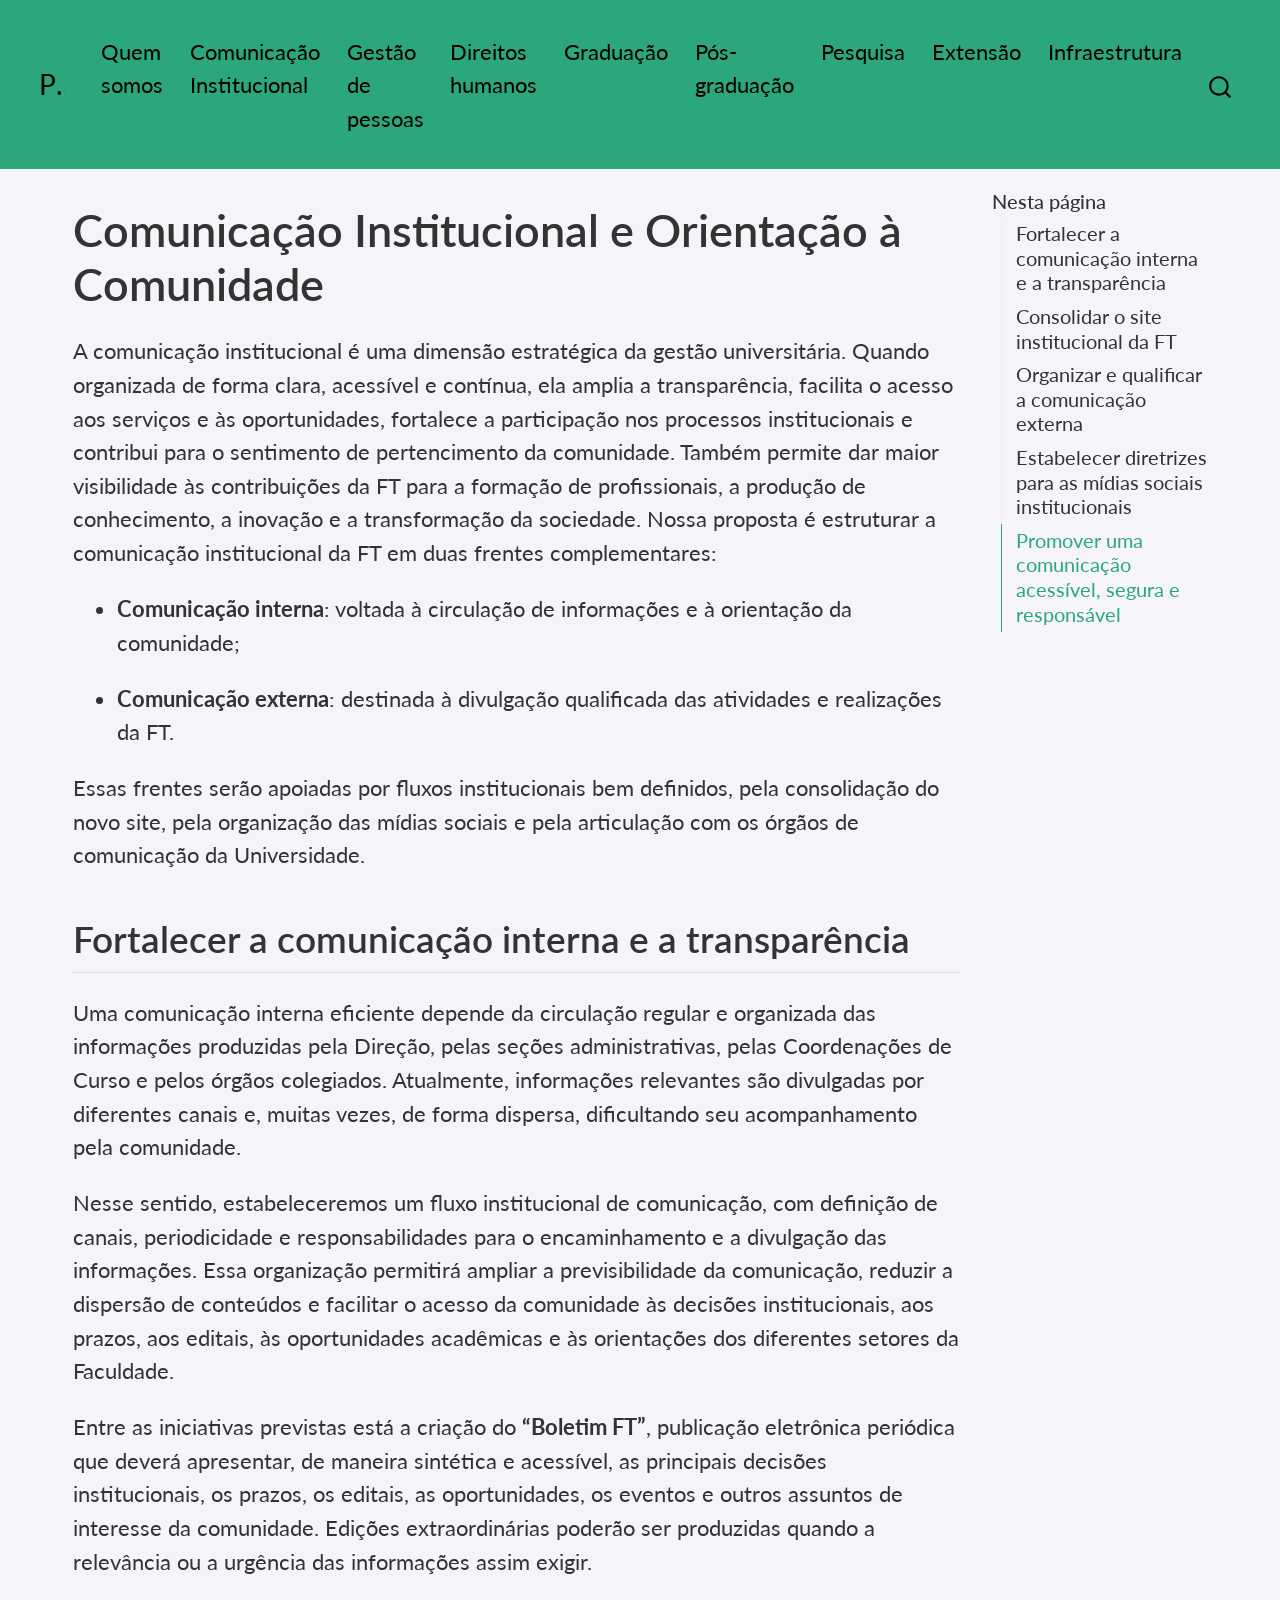
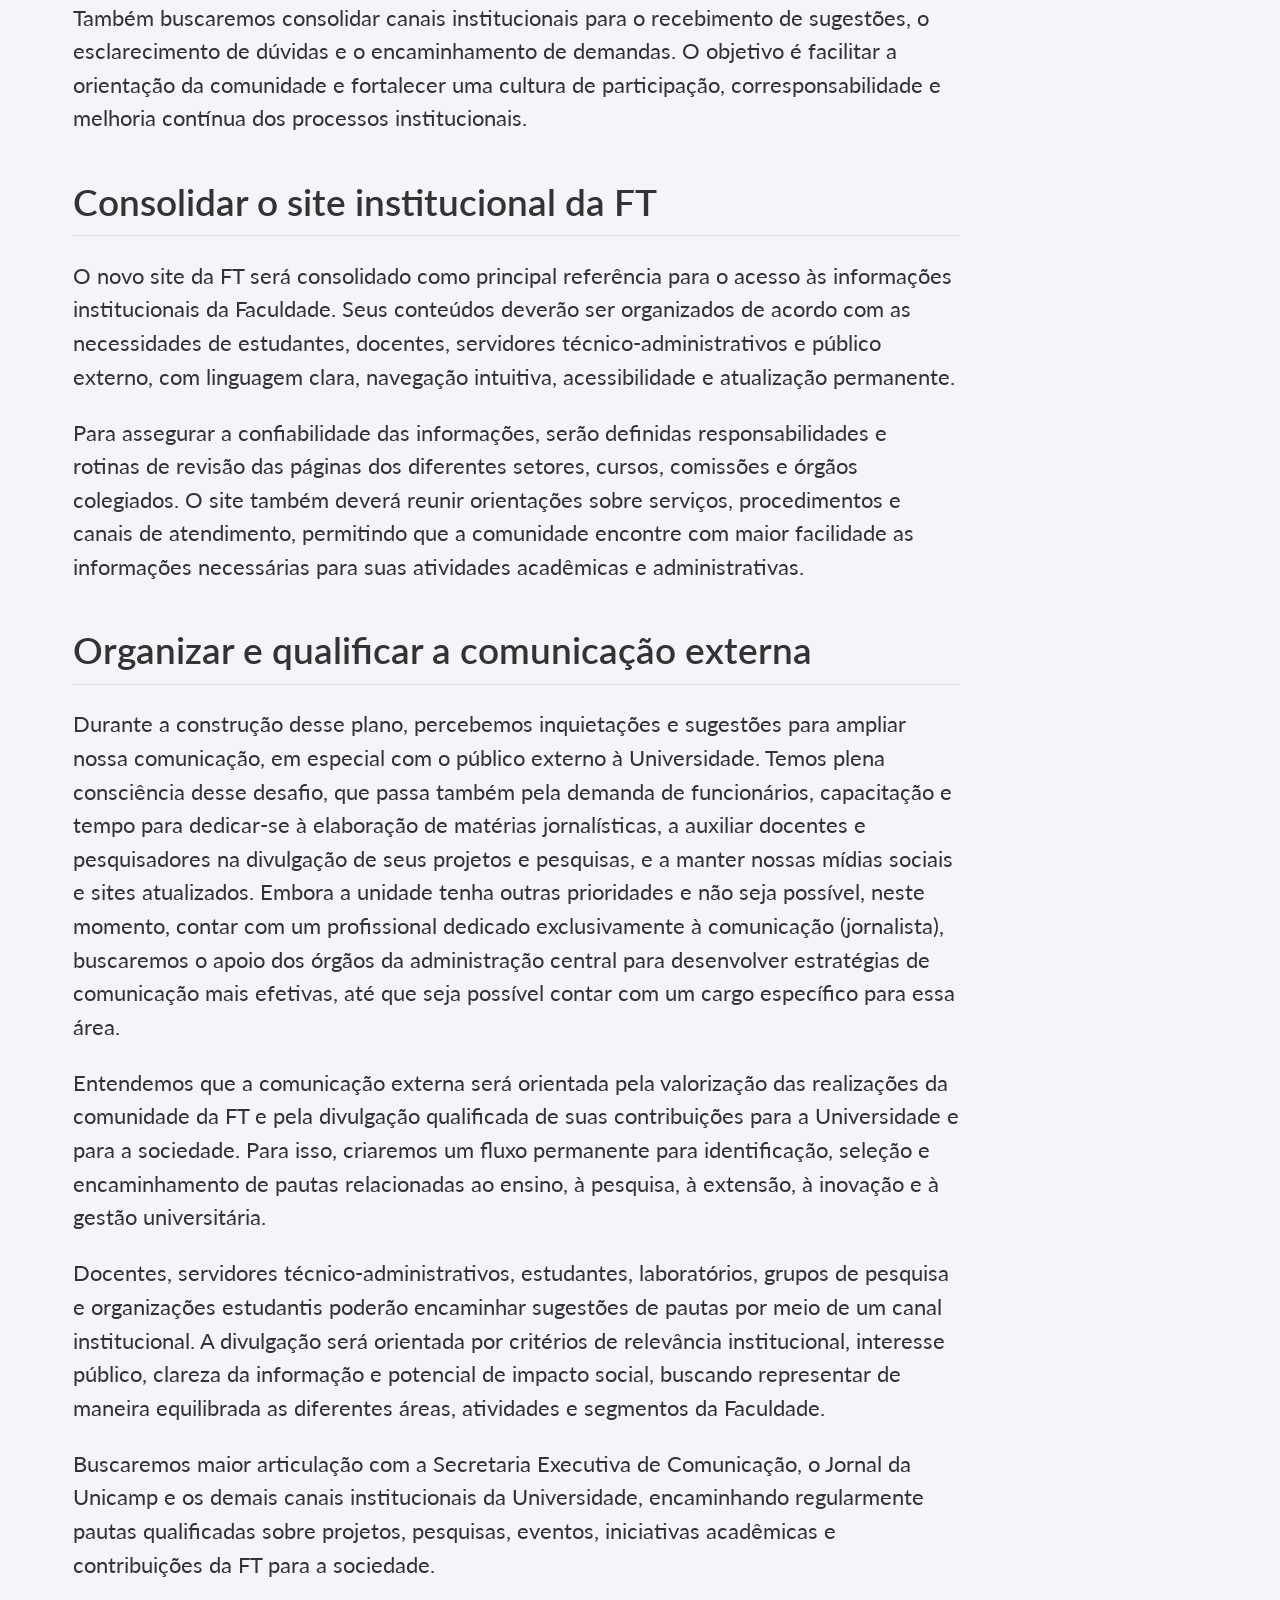
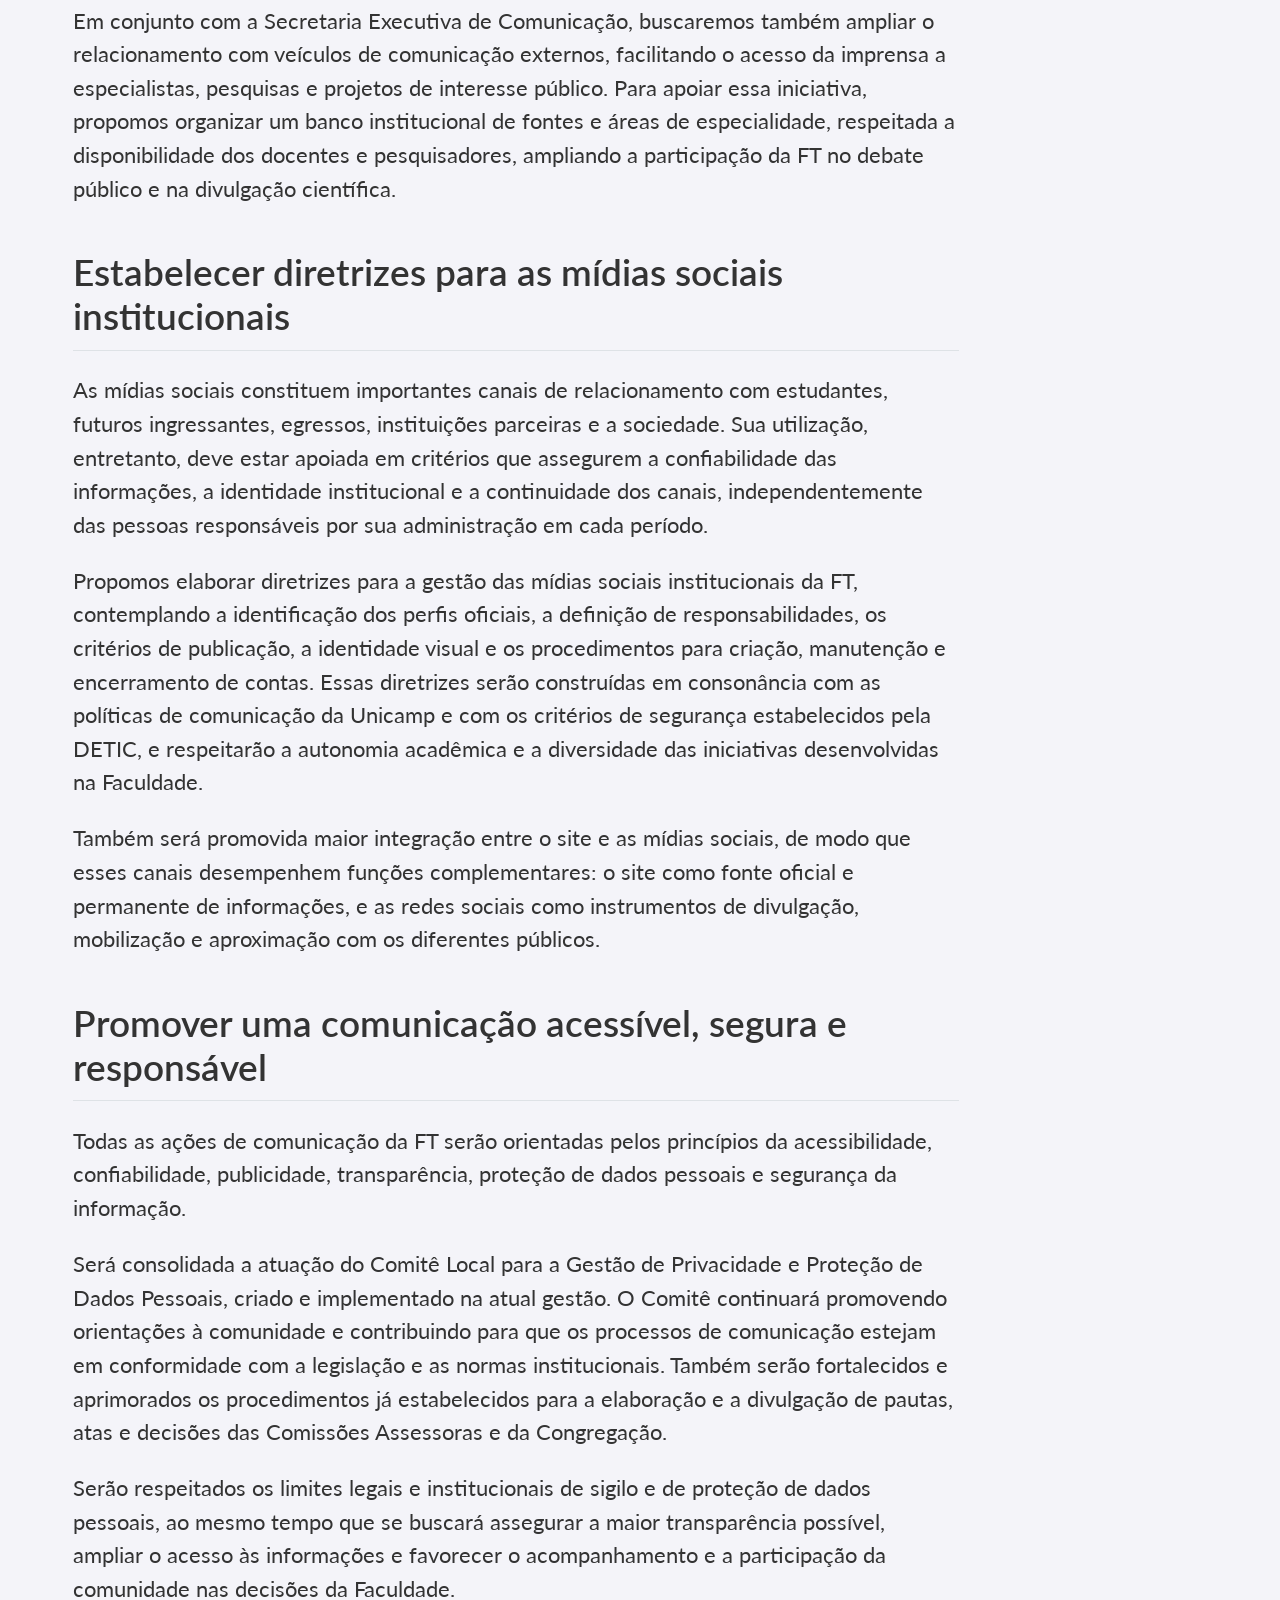
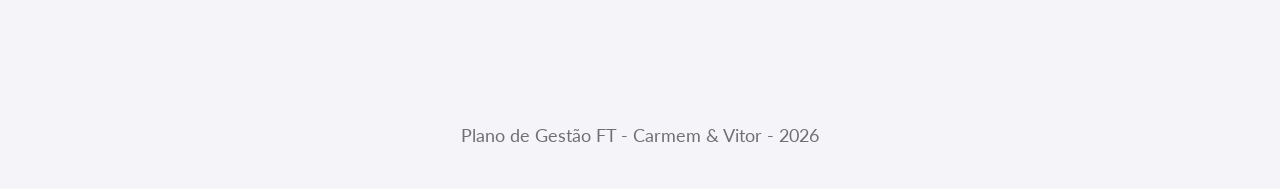
==== commit eddb3eee: "Publish site to docs/" ====
--- a/docs/comunicacao.html
+++ b/docs/comunicacao.html
@@ -45,7 +45,7 @@
 <link href="site_libs/quarto-html/quarto-syntax-highlighting-64a204ab8560d761af7679ceaba22944.css" rel="stylesheet" id="quarto-text-highlighting-styles">
 <script src="site_libs/bootstrap/bootstrap.min.js"></script>
 <link href="site_libs/bootstrap/bootstrap-icons.css" rel="stylesheet">
-<link href="site_libs/bootstrap/bootstrap-74c278f0b9570d47d42528817cce3b14.min.css" rel="stylesheet" append-hash="true" id="quarto-bootstrap" data-mode="light">
+<link href="site_libs/bootstrap/bootstrap-bc04d2d1276c0bc53725d2568061a2dc.min.css" rel="stylesheet" append-hash="true" id="quarto-bootstrap" data-mode="light">
 <script id="quarto-search-options" type="application/json">{
   "location": "navbar",
   "copy-button": false,
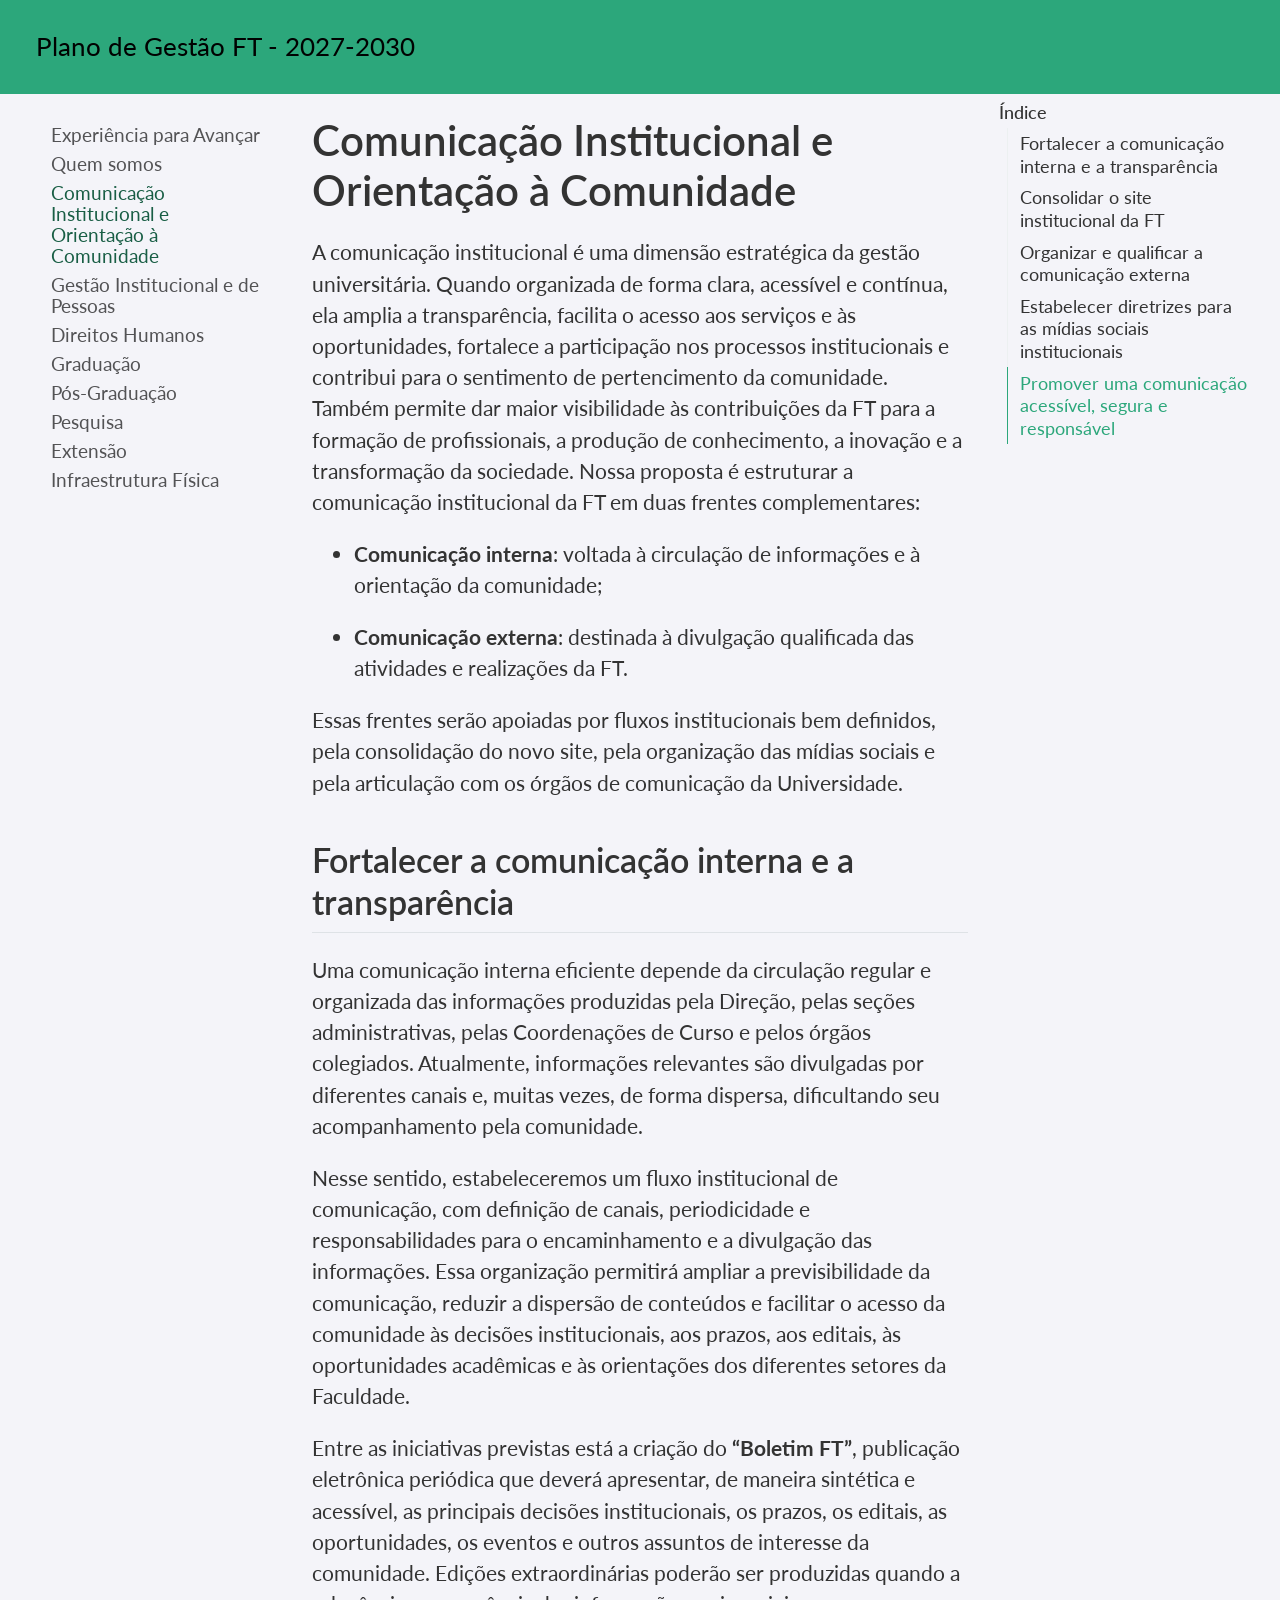
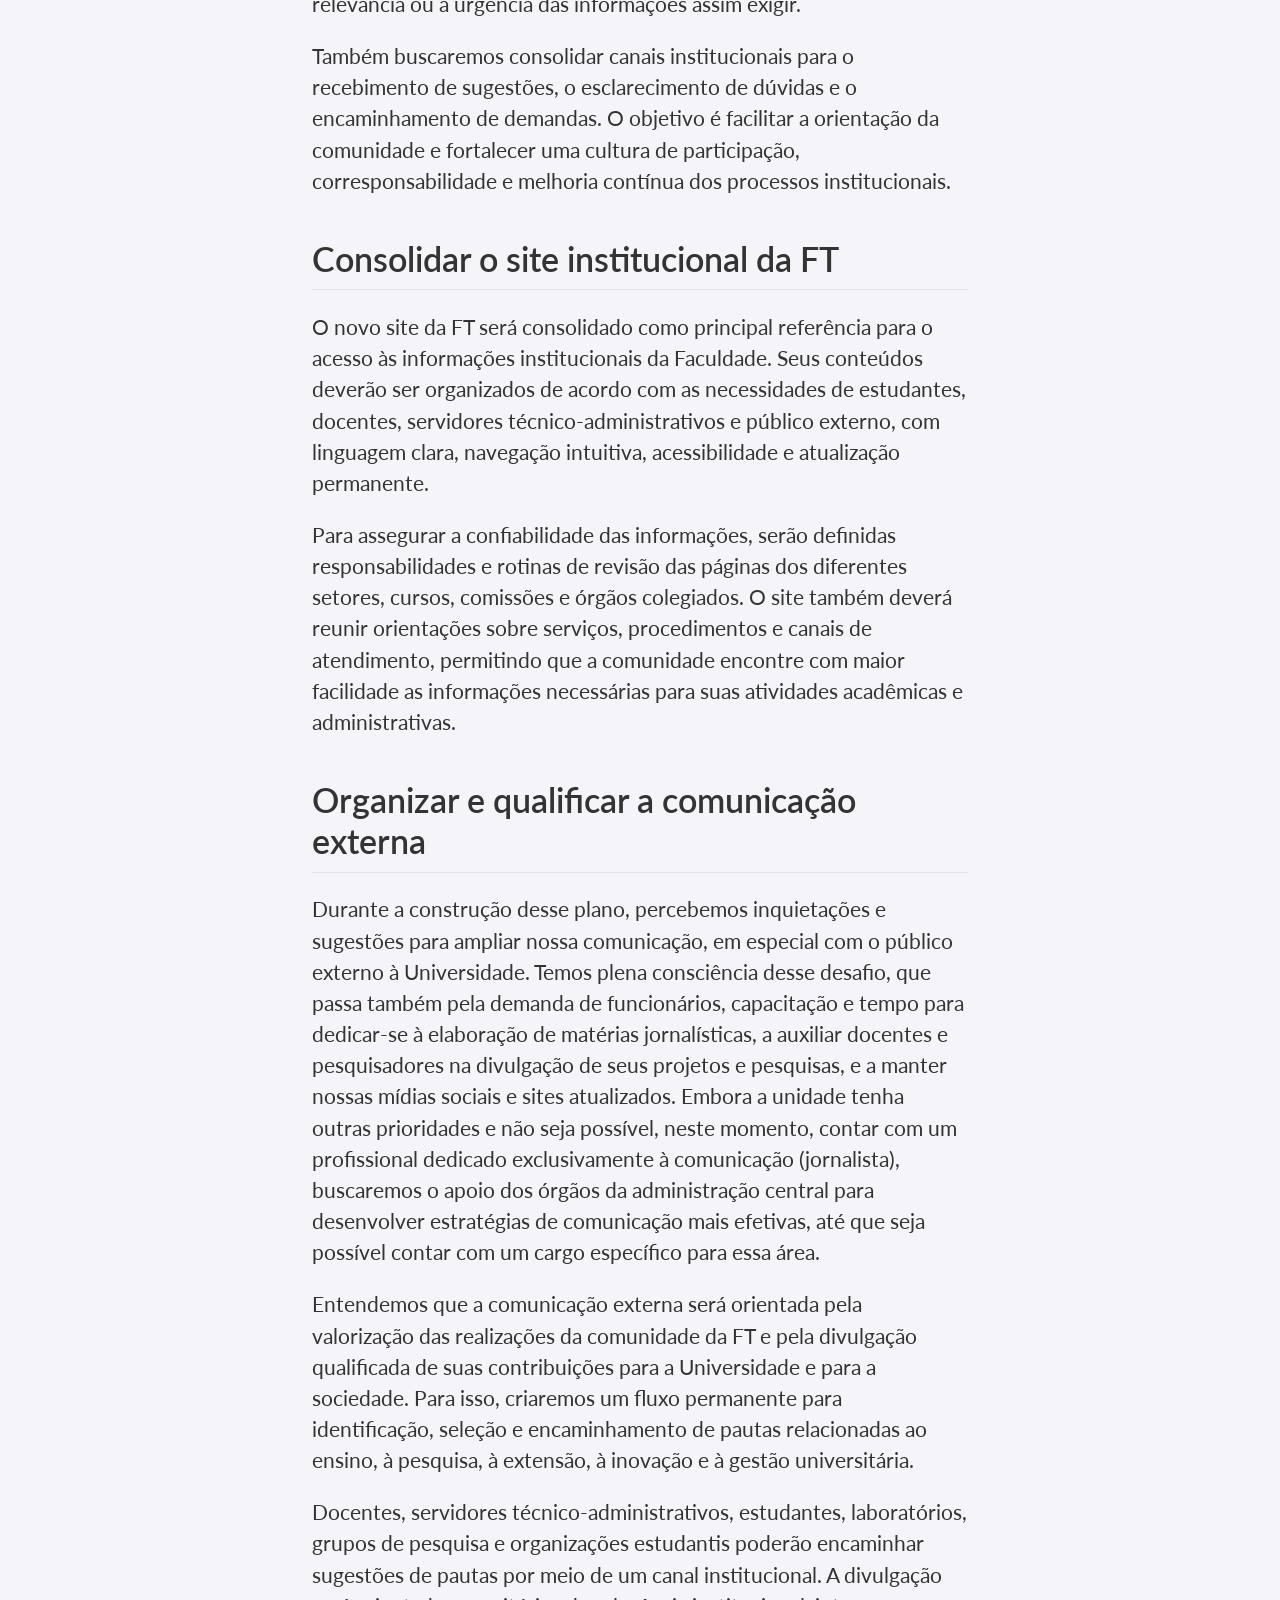
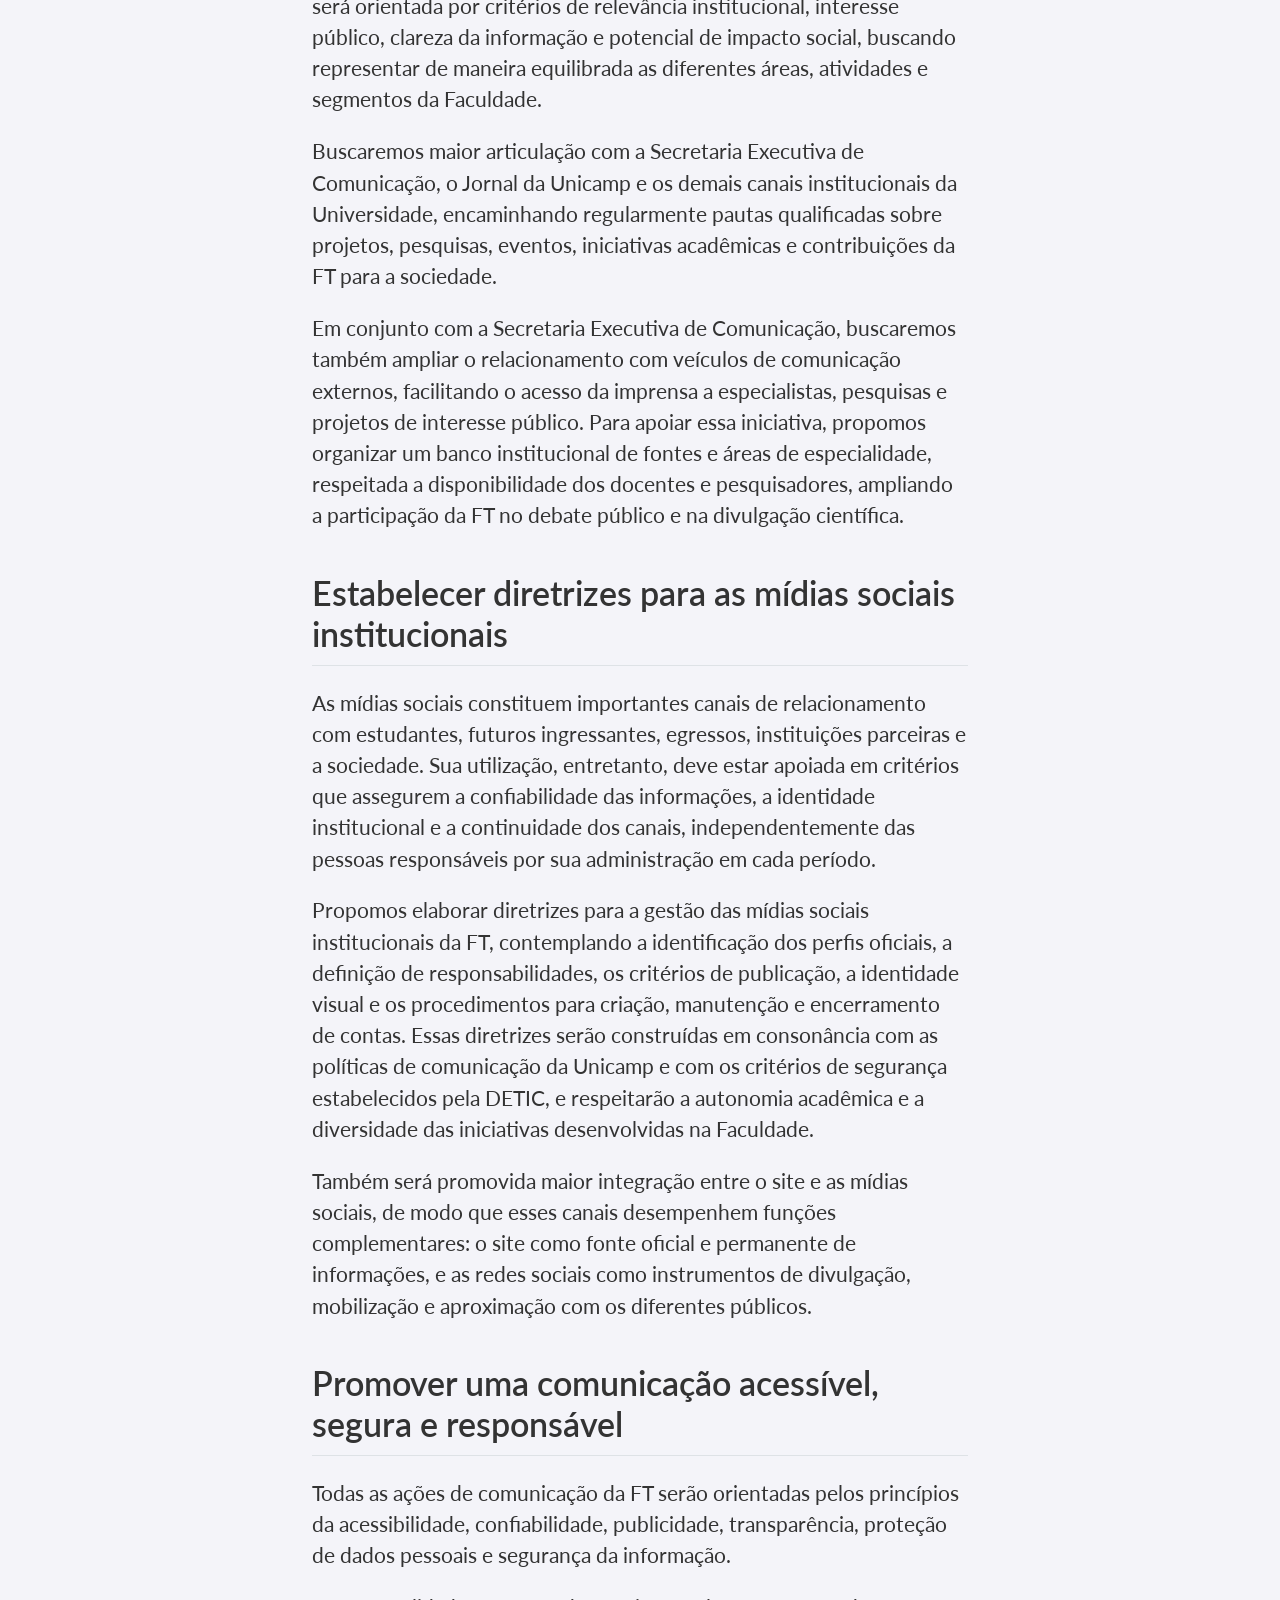
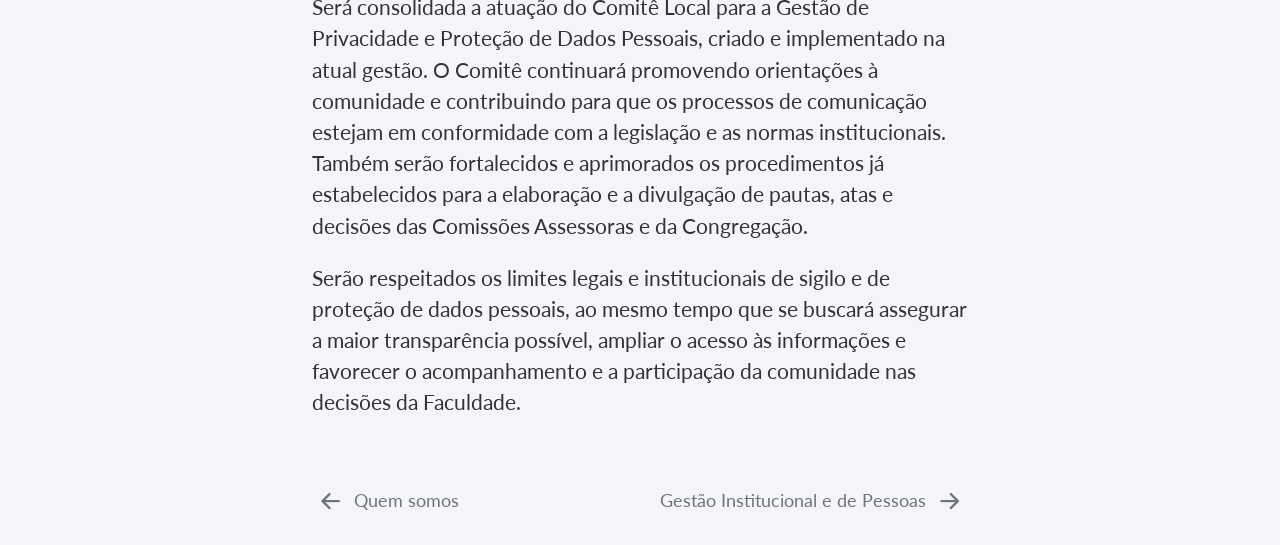
==== commit 62f54cdf: "Publish site to docs/" ====
--- a/docs/comunicacao.html
+++ b/docs/comunicacao.html
@@ -2,23 +2,20 @@
 <html xmlns="http://www.w3.org/1999/xhtml" lang="pt" xml:lang="pt"><head>
 
 <meta charset="utf-8">
-<meta name="generator" content="quarto-1.10.18">
+<meta name="generator" content="quarto-1.9.38">
 
 <meta name="viewport" content="width=device-width, initial-scale=1.0, user-scalable=yes">
 
 
-<title>Comunicação Institucional e Orientação à Comunidade – Plano de Gestão FT - Carmem &amp; Vitor</title>
+<title>Comunicação Institucional e Orientação à Comunidade – Plano de Gestão FT - 2027-2030</title>
 <style>
 /* Default styles provided by pandoc.
 ** See https://pandoc.org/MANUAL.html#variables-for-html for config info.
 */
+code{white-space: pre-wrap;}
 span.smallcaps{font-variant: small-caps;}
-div.columns{display: flex; gap: 1.5em;}
-div.column{flex: auto;}
-@media screen {
-div.columns{gap: min(4vw, 1.5em);}
-div.column{overflow-x: auto;}
-}
+div.columns{display: flex; gap: min(4vw, 1.5em);}
+div.column{flex: auto; overflow-x: auto;}
 div.hanging-indent{margin-left: 1.5em; text-indent: -1.5em;}
 ul.task-list{list-style: none;}
 ul.task-list li input[type="checkbox"] {
@@ -36,16 +33,18 @@
 <script src="site_libs/quarto-search/fuse.min.js"></script>
 <script src="site_libs/quarto-search/quarto-search.js"></script>
 <meta name="quarto:offset" content="./">
+<link href="./gestao.html" rel="next">
+<link href="./quem-somos.html" rel="prev">
 <script src="site_libs/quarto-html/quarto.js" type="module"></script>
 <script src="site_libs/quarto-html/tabsets/tabsets.js" type="module"></script>
 <script src="site_libs/quarto-html/popper.min.js"></script>
 <script src="site_libs/quarto-html/tippy.umd.min.js"></script>
 <script src="site_libs/quarto-html/anchor.min.js"></script>
 <link href="site_libs/quarto-html/tippy.css" rel="stylesheet">
-<link href="site_libs/quarto-html/quarto-syntax-highlighting-64a204ab8560d761af7679ceaba22944.css" rel="stylesheet" id="quarto-text-highlighting-styles">
+<link href="site_libs/quarto-html/quarto-syntax-highlighting-15634bcf2e68342d4ad2dfa704d543f6.css" rel="stylesheet" id="quarto-text-highlighting-styles">
 <script src="site_libs/bootstrap/bootstrap.min.js"></script>
 <link href="site_libs/bootstrap/bootstrap-icons.css" rel="stylesheet">
-<link href="site_libs/bootstrap/bootstrap-bc04d2d1276c0bc53725d2568061a2dc.min.css" rel="stylesheet" append-hash="true" id="quarto-bootstrap" data-mode="light">
+<link href="site_libs/bootstrap/bootstrap-37882916aa4101a81008f962524b9e9a.min.css" rel="stylesheet" append-hash="true" id="quarto-bootstrap" data-mode="light">
 <script id="quarto-search-options" type="application/json">{
   "location": "navbar",
   "copy-button": false,
@@ -78,7 +77,7 @@
 <link rel="stylesheet" href="styles.css">
 </head>
 
-<body class="nav-fixed quarto-light">
+<body class="nav-sidebar floating nav-fixed quarto-light">
 
 <div id="quarto-search-results"></div>
   <header id="quarto-header" class="headroom fixed-top">
@@ -86,65 +85,88 @@
       <div class="navbar-container container-fluid">
       <div class="navbar-brand-container mx-auto">
     <a class="navbar-brand" href="./index.html">
-    <span class="navbar-title">Plano de Gestão FT - Carmem &amp; Vitor</span>
+    <span class="navbar-title">Plano de Gestão FT - 2027-2030</span>
     </a>
   </div>
-            <div id="quarto-search" class="" title="Procurar"></div>
-          <button class="navbar-toggler" type="button" data-bs-toggle="collapse" data-bs-target="#navbarCollapse" aria-controls="navbarCollapse" role="menu" aria-expanded="false" aria-label="Alternar de navegação" onclick="if (window.quartoToggleHeadroom) { window.quartoToggleHeadroom(); }">
-  <span class="navbar-toggler-icon"></span>
-</button>
-          <div class="collapse navbar-collapse" id="navbarCollapse">
-            <ul class="navbar-nav navbar-nav-scroll me-auto">
-  <li class="nav-item">
-    <a class="nav-link" href="./quem-somos.html"> 
-<span class="menu-text">Quem somos</span></a>
-  </li>  
-  <li class="nav-item">
-    <a class="nav-link active" href="./comunicacao.html" aria-current="page"> 
-<span class="menu-text">Comunicação Institucional</span></a>
-  </li>  
-  <li class="nav-item">
-    <a class="nav-link" href="./gestao.html"> 
-<span class="menu-text">Gestão de pessoas</span></a>
-  </li>  
-  <li class="nav-item">
-    <a class="nav-link" href="./direitos-humanos.html"> 
-<span class="menu-text">Direitos humanos</span></a>
-  </li>  
-  <li class="nav-item">
-    <a class="nav-link" href="./graduacao.html"> 
-<span class="menu-text">Graduação</span></a>
-  </li>  
-  <li class="nav-item">
-    <a class="nav-link" href="./pos-graduacao.html"> 
-<span class="menu-text">Pós-graduação</span></a>
-  </li>  
-  <li class="nav-item">
-    <a class="nav-link" href="./pesquisa.html"> 
-<span class="menu-text">Pesquisa</span></a>
-  </li>  
-  <li class="nav-item">
-    <a class="nav-link" href="./extensao.html"> 
-<span class="menu-text">Extensão</span></a>
-  </li>  
-  <li class="nav-item">
-    <a class="nav-link" href="./infra.html"> 
-<span class="menu-text">Infraestrutura</span></a>
-  </li>  
-</ul>
-          </div> <!-- /navcollapse -->
-            <div class="quarto-navbar-tools">
+        <div class="quarto-navbar-tools tools-end">
 </div>
       </div> <!-- /container-fluid -->
     </nav>
+  <nav class="quarto-secondary-nav">
+    <div class="container-fluid d-flex">
+      <button type="button" class="quarto-btn-toggle btn" data-bs-toggle="collapse" role="button" data-bs-target=".quarto-sidebar-collapse-item" aria-controls="quarto-sidebar" aria-expanded="false" aria-label="Alternar barra lateral" onclick="if (window.quartoToggleHeadroom) { window.quartoToggleHeadroom(); }">
+        <i class="bi bi-layout-text-sidebar-reverse"></i>
+      </button>
+        <nav class="quarto-page-breadcrumbs" aria-label="breadcrumb"><ol class="breadcrumb"><li class="breadcrumb-item"><a href="./comunicacao.html"><span class="chapter-title">Comunicação Institucional e Orientação à Comunidade</span></a></li></ol></nav>
+        <a class="flex-grow-1" role="navigation" data-bs-toggle="collapse" data-bs-target=".quarto-sidebar-collapse-item" aria-controls="quarto-sidebar" aria-expanded="false" aria-label="Alternar barra lateral" onclick="if (window.quartoToggleHeadroom) { window.quartoToggleHeadroom(); }">      
+        </a>
+    </div>
+  </nav>
 </header>
 <!-- content -->
 <div id="quarto-content" class="quarto-container page-columns page-rows-contents page-layout-full page-navbar">
 <!-- sidebar -->
+  <nav id="quarto-sidebar" class="sidebar collapse collapse-horizontal quarto-sidebar-collapse-item sidebar-navigation floating overflow-auto">
+    <div class="sidebar-menu-container"> 
+    <ul class="list-unstyled mt-1">
+        <li class="sidebar-item">
+  <div class="sidebar-item-container"> 
+  <a href="./index.html" class="sidebar-item-text sidebar-link"><span class="chapter-title">Experiência para Avançar</span></a>
+  </div>
+</li>
+        <li class="sidebar-item">
+  <div class="sidebar-item-container"> 
+  <a href="./quem-somos.html" class="sidebar-item-text sidebar-link"><span class="chapter-title">Quem somos</span></a>
+  </div>
+</li>
+        <li class="sidebar-item">
+  <div class="sidebar-item-container"> 
+  <a href="./comunicacao.html" class="sidebar-item-text sidebar-link active"><span class="chapter-title">Comunicação Institucional e Orientação à Comunidade</span></a>
+  </div>
+</li>
+        <li class="sidebar-item">
+  <div class="sidebar-item-container"> 
+  <a href="./gestao.html" class="sidebar-item-text sidebar-link"><span class="chapter-title">Gestão Institucional e de Pessoas</span></a>
+  </div>
+</li>
+        <li class="sidebar-item">
+  <div class="sidebar-item-container"> 
+  <a href="./direitos-humanos.html" class="sidebar-item-text sidebar-link"><span class="chapter-title">Direitos Humanos</span></a>
+  </div>
+</li>
+        <li class="sidebar-item">
+  <div class="sidebar-item-container"> 
+  <a href="./graduacao.html" class="sidebar-item-text sidebar-link"><span class="chapter-title">Graduação</span></a>
+  </div>
+</li>
+        <li class="sidebar-item">
+  <div class="sidebar-item-container"> 
+  <a href="./pos-graduacao.html" class="sidebar-item-text sidebar-link"><span class="chapter-title">Pós-Graduação</span></a>
+  </div>
+</li>
+        <li class="sidebar-item">
+  <div class="sidebar-item-container"> 
+  <a href="./pesquisa.html" class="sidebar-item-text sidebar-link"><span class="chapter-title">Pesquisa</span></a>
+  </div>
+</li>
+        <li class="sidebar-item">
+  <div class="sidebar-item-container"> 
+  <a href="./extensao.html" class="sidebar-item-text sidebar-link"><span class="chapter-title">Extensão</span></a>
+  </div>
+</li>
+        <li class="sidebar-item">
+  <div class="sidebar-item-container"> 
+  <a href="./infra.html" class="sidebar-item-text sidebar-link"><span class="chapter-title">Infraestrutura Física</span></a>
+  </div>
+</li>
+    </ul>
+    </div>
+</nav>
+<div id="quarto-sidebar-glass" class="quarto-sidebar-collapse-item" data-bs-toggle="collapse" data-bs-target=".quarto-sidebar-collapse-item"></div>
 <!-- margin-sidebar -->
     <div id="quarto-margin-sidebar" class="sidebar margin-sidebar">
         <nav id="TOC" role="doc-toc" class="toc-active">
-    <h2 id="toc-title">Nesta página</h2>
+    <h2 id="toc-title">Índice</h2>
    
   <ul>
   <li><a href="#fortalecer-a-comunicação-interna-e-a-transparência" id="toc-fortalecer-a-comunicação-interna-e-a-transparência" class="nav-link active" data-scroll-target="#fortalecer-a-comunicação-interna-e-a-transparência">Fortalecer a comunicação interna e a transparência</a></li>
@@ -156,16 +178,16 @@
 </nav>
     </div>
 <!-- main -->
-<main class="content column-page-left" id="quarto-document-content">
+<main class="content column-body" id="quarto-document-content">
 
 <header id="title-block-header" class="quarto-title-block default">
 <div class="quarto-title">
-<h1 class="title">Comunicação Institucional e Orientação à Comunidade</h1>
+<h1 class="title"><span class="chapter-title">Comunicação Institucional e Orientação à Comunidade</span></h1>
 </div>
 
 
 
-<div class="quarto-title-meta column-page-left">
+<div class="quarto-title-meta column-body">
 
     
   
@@ -619,20 +641,19 @@
     }
   });
   </script>
+<nav class="page-navigation column-body">
+  <div class="nav-page nav-page-previous">
+      <a href="./quem-somos.html" class="pagination-link" aria-label="Quem somos">
+        <i class="bi bi-arrow-left-short"></i> <span class="nav-page-text"><span class="chapter-title">Quem somos</span></span>
+      </a>          
+  </div>
+  <div class="nav-page nav-page-next">
+      <a href="./gestao.html" class="pagination-link" aria-label="Gestão Institucional e de Pessoas">
+        <span class="nav-page-text"><span class="chapter-title">Gestão Institucional e de Pessoas</span></span> <i class="bi bi-arrow-right-short"></i>
+      </a>
+  </div>
+</nav>
 </div> <!-- /content -->
-<footer class="footer">
-  <div class="nav-footer">
-    <div class="nav-footer-left">
-      &nbsp;
-    </div>   
-    <div class="nav-footer-center">
-<p>Plano de Gestão FT - Carmem &amp; Vitor - 2026</p>
-</div>
-    <div class="nav-footer-right">
-      &nbsp;
-    </div>
-  </div>
-</footer>
 
 
 
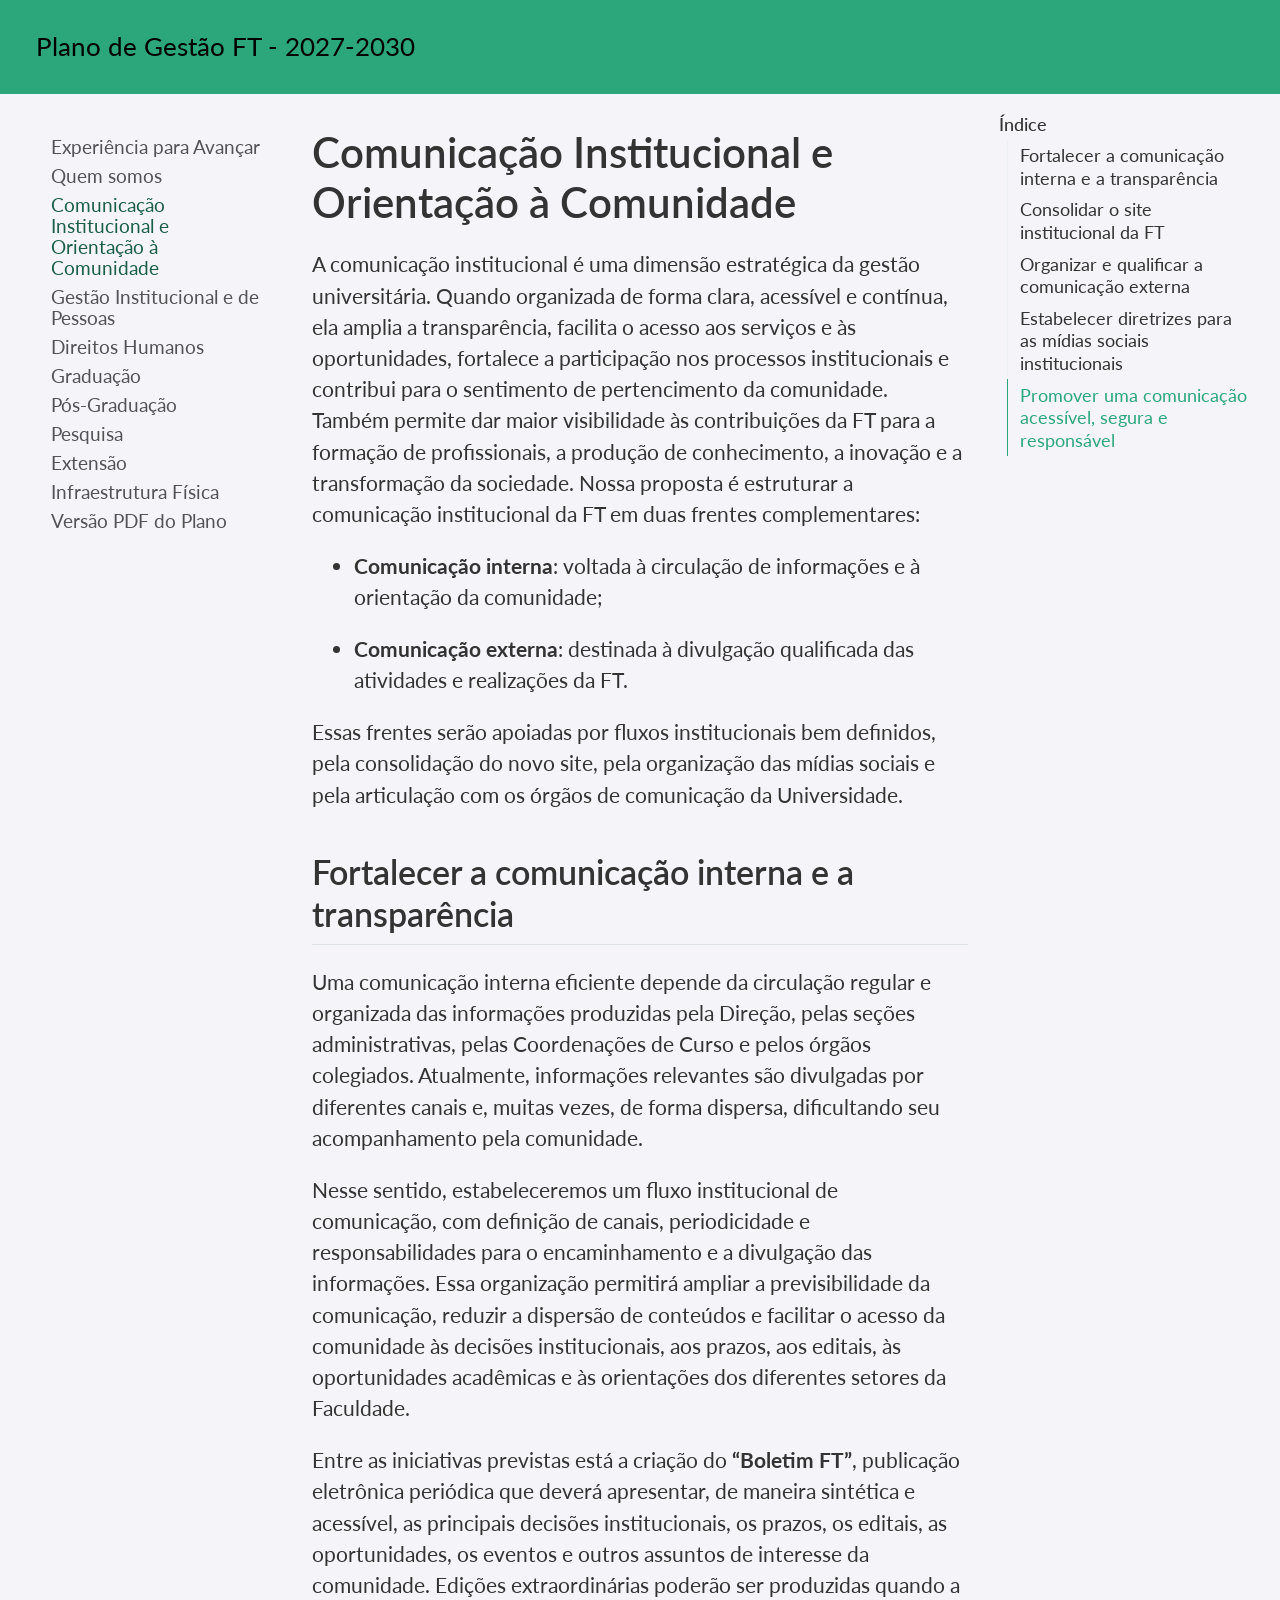
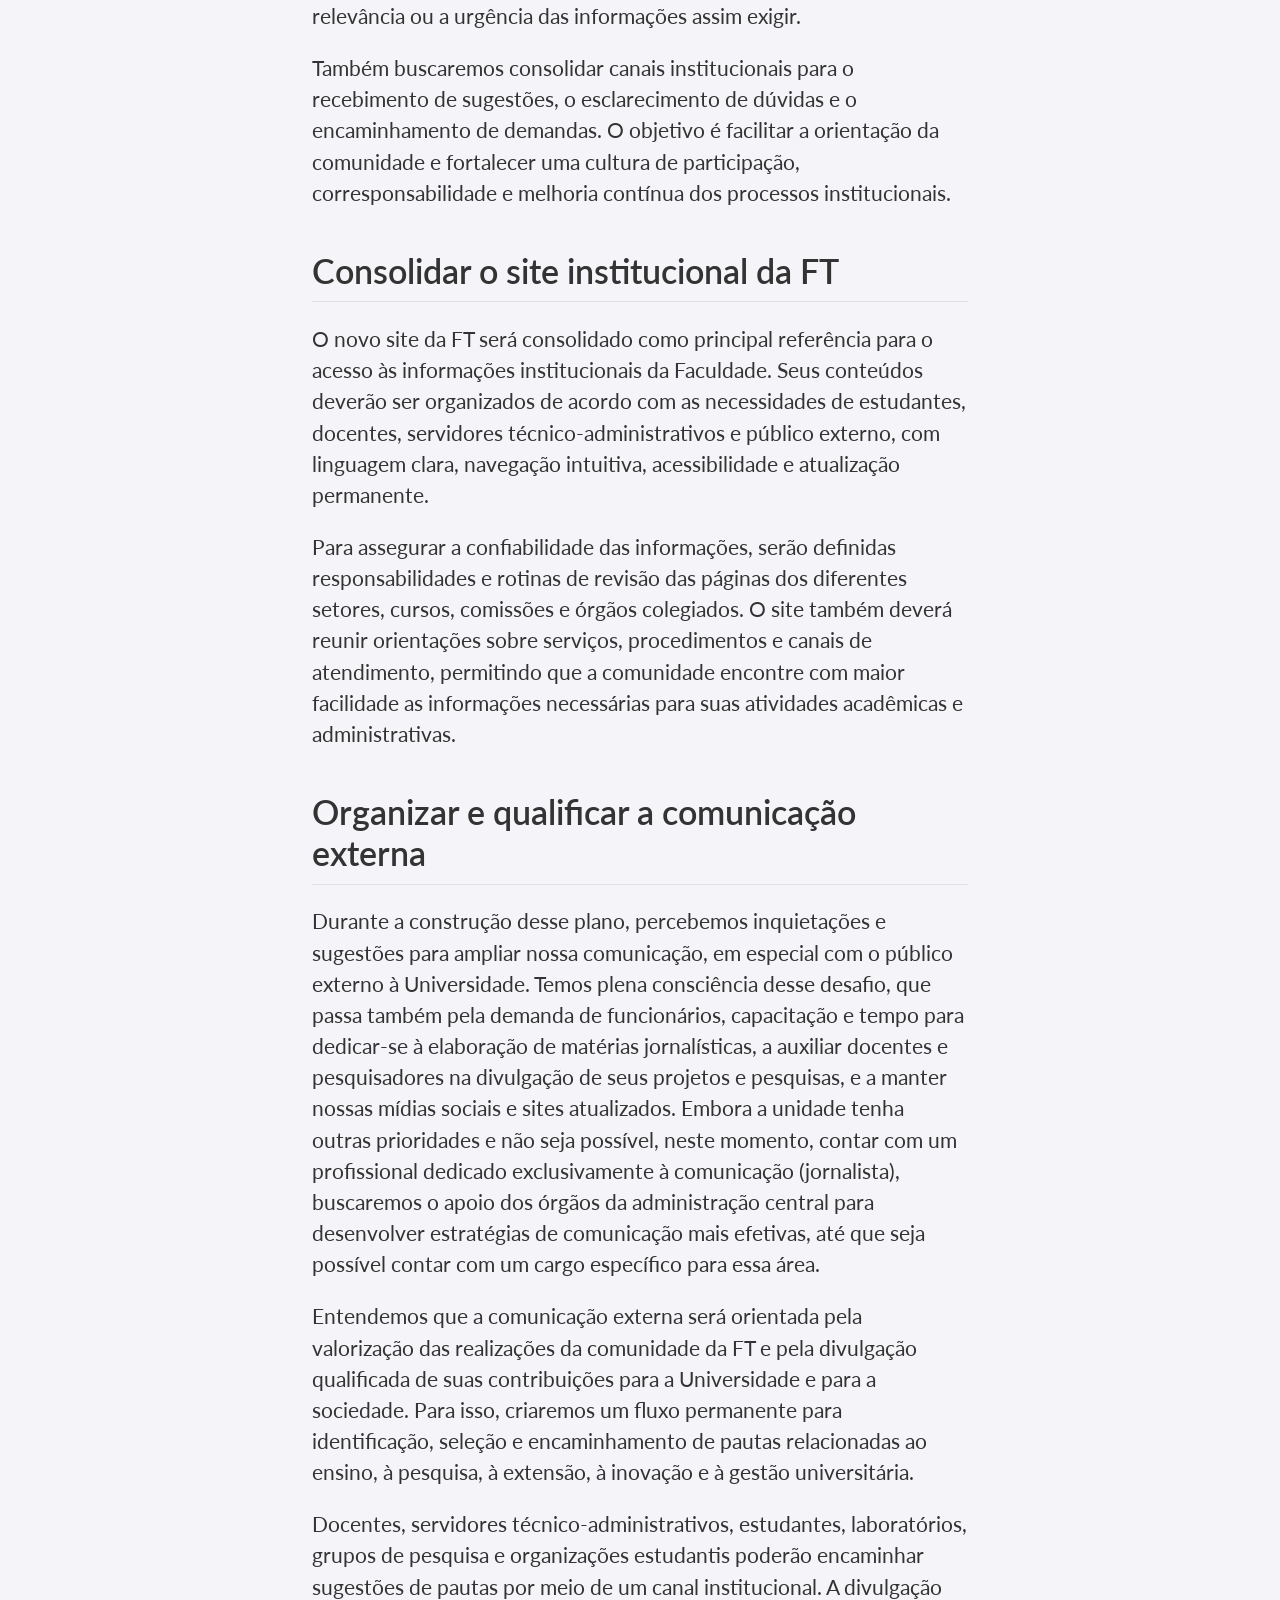
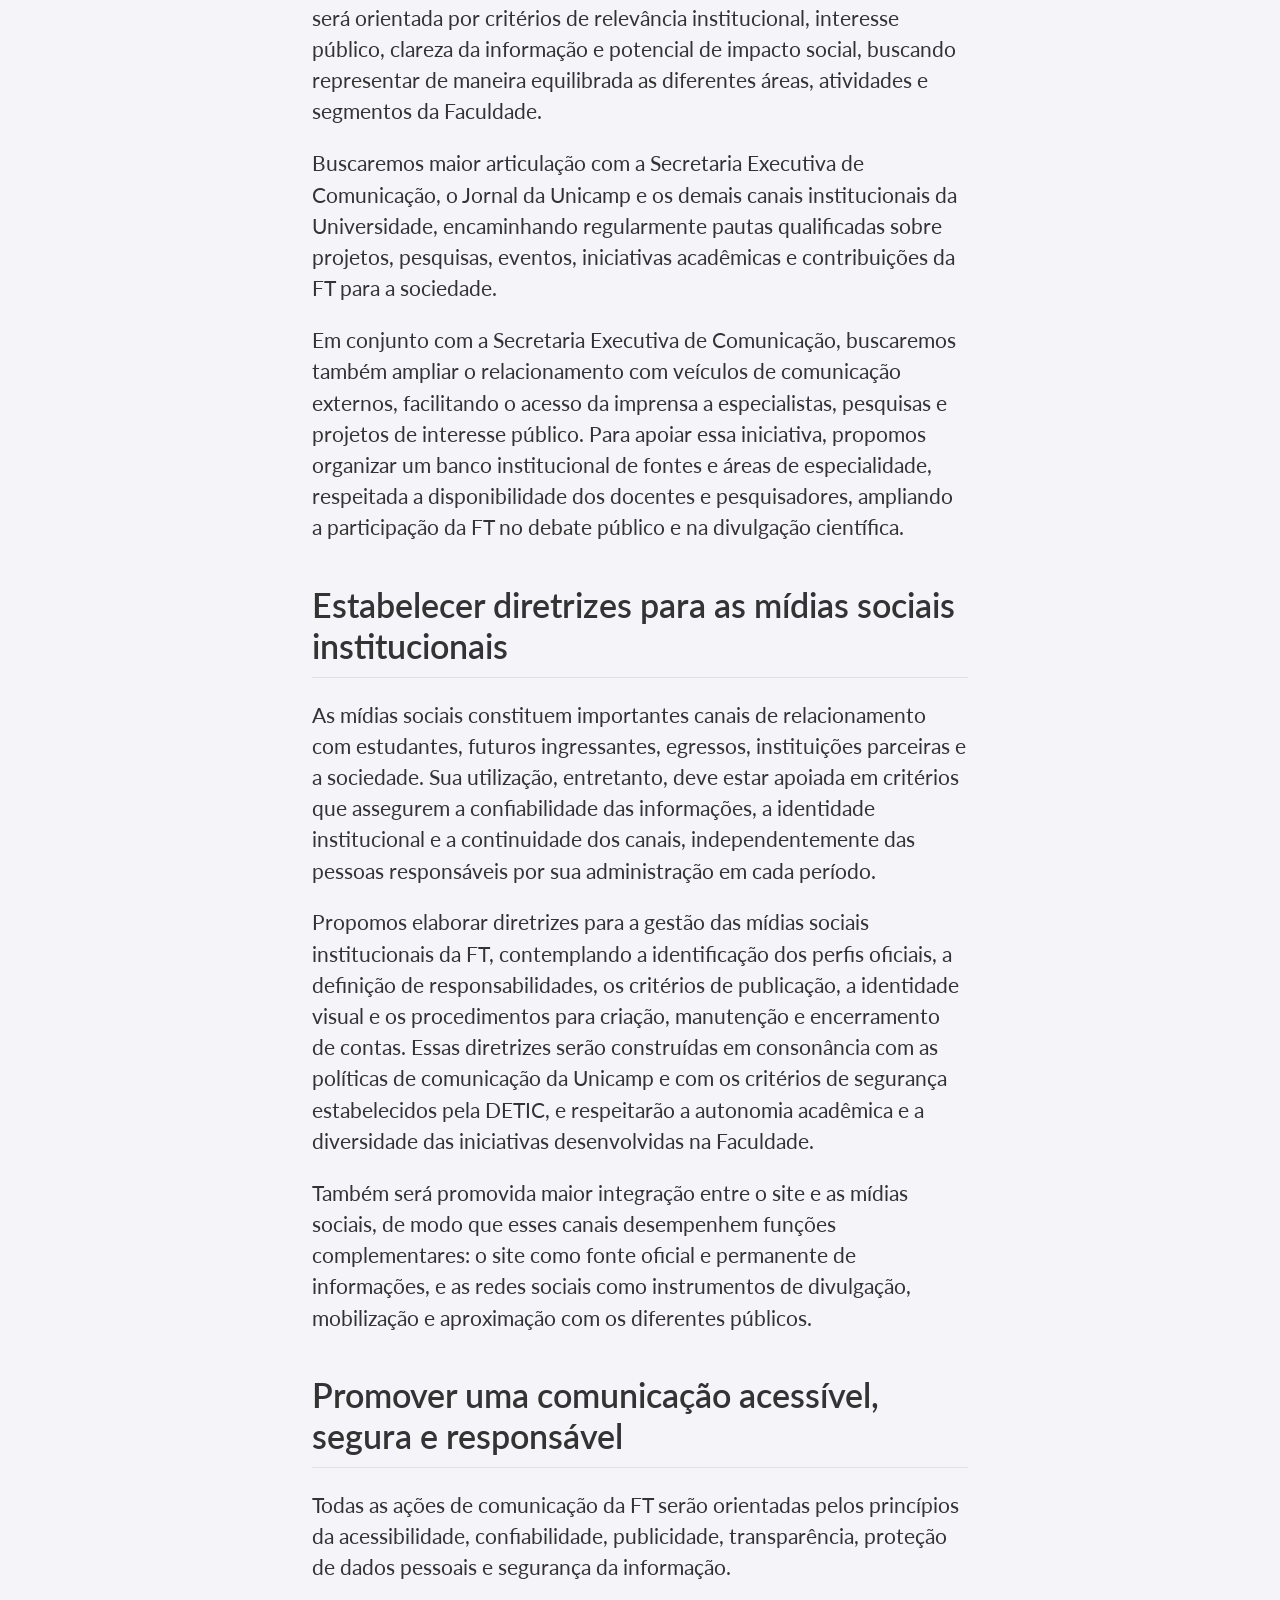
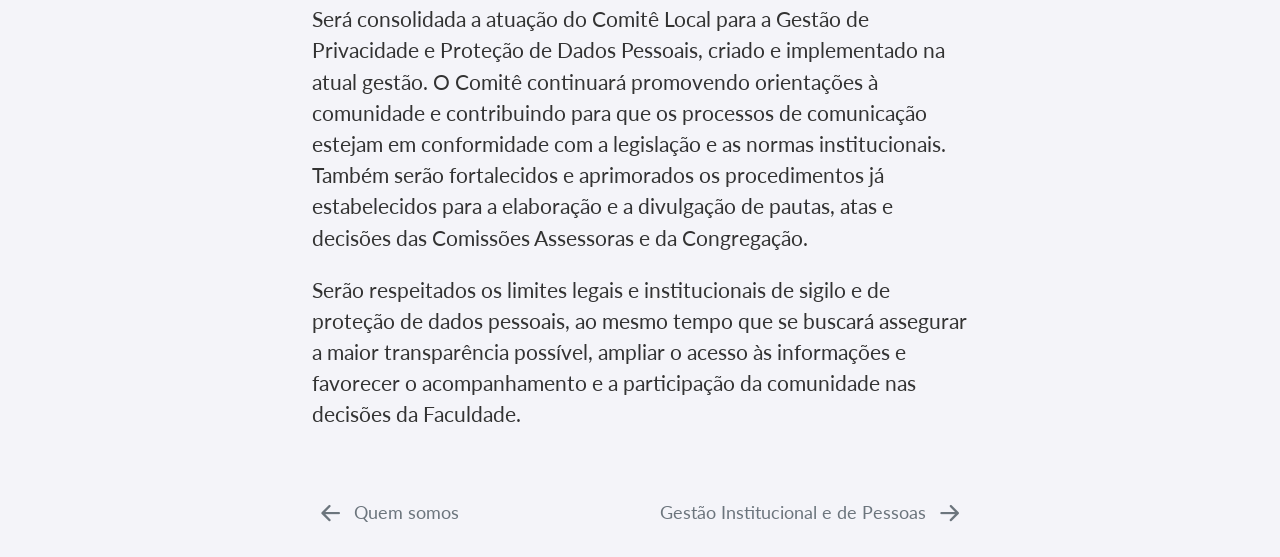
==== commit adb6f61e: "Publish site to docs/" ====
--- a/docs/comunicacao.html
+++ b/docs/comunicacao.html
@@ -2,7 +2,7 @@
 <html xmlns="http://www.w3.org/1999/xhtml" lang="pt" xml:lang="pt"><head>
 
 <meta charset="utf-8">
-<meta name="generator" content="quarto-1.9.38">
+<meta name="generator" content="quarto-1.10.18">
 
 <meta name="viewport" content="width=device-width, initial-scale=1.0, user-scalable=yes">
 
@@ -12,10 +12,13 @@
 /* Default styles provided by pandoc.
 ** See https://pandoc.org/MANUAL.html#variables-for-html for config info.
 */
-code{white-space: pre-wrap;}
 span.smallcaps{font-variant: small-caps;}
-div.columns{display: flex; gap: min(4vw, 1.5em);}
-div.column{flex: auto; overflow-x: auto;}
+div.columns{display: flex; gap: 1.5em;}
+div.column{flex: auto;}
+@media screen {
+div.columns{gap: min(4vw, 1.5em);}
+div.column{overflow-x: auto;}
+}
 div.hanging-indent{margin-left: 1.5em; text-indent: -1.5em;}
 ul.task-list{list-style: none;}
 ul.task-list li input[type="checkbox"] {
@@ -41,10 +44,10 @@
 <script src="site_libs/quarto-html/tippy.umd.min.js"></script>
 <script src="site_libs/quarto-html/anchor.min.js"></script>
 <link href="site_libs/quarto-html/tippy.css" rel="stylesheet">
-<link href="site_libs/quarto-html/quarto-syntax-highlighting-15634bcf2e68342d4ad2dfa704d543f6.css" rel="stylesheet" id="quarto-text-highlighting-styles">
+<link href="site_libs/quarto-html/quarto-syntax-highlighting-64a204ab8560d761af7679ceaba22944.css" rel="stylesheet" id="quarto-text-highlighting-styles">
 <script src="site_libs/bootstrap/bootstrap.min.js"></script>
 <link href="site_libs/bootstrap/bootstrap-icons.css" rel="stylesheet">
-<link href="site_libs/bootstrap/bootstrap-37882916aa4101a81008f962524b9e9a.min.css" rel="stylesheet" append-hash="true" id="quarto-bootstrap" data-mode="light">
+<link href="site_libs/bootstrap/bootstrap-000528a02bdd10b214853d05560731a4.min.css" rel="stylesheet" append-hash="true" id="quarto-bootstrap" data-mode="light">
 <script id="quarto-search-options" type="application/json">{
   "location": "navbar",
   "copy-button": false,
@@ -157,6 +160,11 @@
         <li class="sidebar-item">
   <div class="sidebar-item-container"> 
   <a href="./infra.html" class="sidebar-item-text sidebar-link"><span class="chapter-title">Infraestrutura Física</span></a>
+  </div>
+</li>
+        <li class="sidebar-item">
+  <div class="sidebar-item-container"> 
+  <a href="./pdf.html" class="sidebar-item-text sidebar-link"><span class="chapter-title">Versão PDF do Plano</span></a>
   </div>
 </li>
     </ul>
--- a/docs/site_libs/quarto-html/quarto-syntax-highlighting-64a204ab8560d761af7679ceaba22944.css
+++ b/docs/site_libs/quarto-html/quarto-syntax-highlighting-64a204ab8560d761af7679ceaba22944.css
@@ -0,0 +1,236 @@
+/* quarto syntax highlight colors */
+:root {
+  --quarto-hl-ot-color: #003B4F;
+  --quarto-hl-at-color: #657422;
+  --quarto-hl-ss-color: #20794D;
+  --quarto-hl-an-color: #5E5E5E;
+  --quarto-hl-fu-color: #4758AB;
+  --quarto-hl-st-color: #20794D;
+  --quarto-hl-cf-color: #003B4F;
+  --quarto-hl-op-color: #5E5E5E;
+  --quarto-hl-er-color: #AD0000;
+  --quarto-hl-bn-color: #AD0000;
+  --quarto-hl-al-color: #AD0000;
+  --quarto-hl-va-color: #111111;
+  --quarto-hl-bu-color: inherit;
+  --quarto-hl-ex-color: inherit;
+  --quarto-hl-pp-color: #AD0000;
+  --quarto-hl-in-color: #5E5E5E;
+  --quarto-hl-vs-color: #20794D;
+  --quarto-hl-wa-color: #5E5E5E;
+  --quarto-hl-do-color: #5E5E5E;
+  --quarto-hl-im-color: #00769E;
+  --quarto-hl-ch-color: #20794D;
+  --quarto-hl-dt-color: #AD0000;
+  --quarto-hl-fl-color: #AD0000;
+  --quarto-hl-co-color: #5E5E5E;
+  --quarto-hl-cv-color: #5E5E5E;
+  --quarto-hl-cn-color: #8f5902;
+  --quarto-hl-sc-color: #5E5E5E;
+  --quarto-hl-dv-color: #AD0000;
+  --quarto-hl-kw-color: #003B4F;
+}
+
+/* other quarto variables */
+:root {
+  --quarto-font-monospace: SFMono-Regular, Menlo, Monaco, Consolas, "Liberation Mono", "Courier New", monospace;
+}
+
+/* syntax highlight based on Pandoc's rules */
+pre > code.sourceCode > span {
+  color: #003B4F;
+}
+
+code.sourceCode > span {
+  color: #003B4F;
+}
+
+div.sourceCode,
+div.sourceCode pre.sourceCode {
+  color: #003B4F;
+}
+
+/* Normal */
+code span {
+  color: #003B4F;
+}
+
+/* Alert */
+code span.al {
+  color: #AD0000;
+  font-style: inherit;
+}
+
+/* Annotation */
+code span.an {
+  color: #5E5E5E;
+  font-style: inherit;
+}
+
+/* Attribute */
+code span.at {
+  color: #657422;
+  font-style: inherit;
+}
+
+/* BaseN */
+code span.bn {
+  color: #AD0000;
+  font-style: inherit;
+}
+
+/* BuiltIn */
+code span.bu {
+  font-style: inherit;
+}
+
+/* ControlFlow */
+code span.cf {
+  color: #003B4F;
+  font-weight: bold;
+  font-style: inherit;
+}
+
+/* Char */
+code span.ch {
+  color: #20794D;
+  font-style: inherit;
+}
+
+/* Constant */
+code span.cn {
+  color: #8f5902;
+  font-style: inherit;
+}
+
+/* Comment */
+code span.co {
+  color: #5E5E5E;
+  font-style: inherit;
+}
+
+/* CommentVar */
+code span.cv {
+  color: #5E5E5E;
+  font-style: italic;
+}
+
+/* Documentation */
+code span.do {
+  color: #5E5E5E;
+  font-style: italic;
+}
+
+/* DataType */
+code span.dt {
+  color: #AD0000;
+  font-style: inherit;
+}
+
+/* DecVal */
+code span.dv {
+  color: #AD0000;
+  font-style: inherit;
+}
+
+/* Error */
+code span.er {
+  color: #AD0000;
+  font-style: inherit;
+}
+
+/* Extension */
+code span.ex {
+  font-style: inherit;
+}
+
+/* Float */
+code span.fl {
+  color: #AD0000;
+  font-style: inherit;
+}
+
+/* Function */
+code span.fu {
+  color: #4758AB;
+  font-style: inherit;
+}
+
+/* Import */
+code span.im {
+  color: #00769E;
+  font-style: inherit;
+}
+
+/* Information */
+code span.in {
+  color: #5E5E5E;
+  font-style: inherit;
+}
+
+/* Keyword */
+code span.kw {
+  color: #003B4F;
+  font-weight: bold;
+  font-style: inherit;
+}
+
+/* Operator */
+code span.op {
+  color: #5E5E5E;
+  font-style: inherit;
+}
+
+/* Other */
+code span.ot {
+  color: #003B4F;
+  font-style: inherit;
+}
+
+/* Preprocessor */
+code span.pp {
+  color: #AD0000;
+  font-style: inherit;
+}
+
+/* SpecialChar */
+code span.sc {
+  color: #5E5E5E;
+  font-style: inherit;
+}
+
+/* SpecialString */
+code span.ss {
+  color: #20794D;
+  font-style: inherit;
+}
+
+/* String */
+code span.st {
+  color: #20794D;
+  font-style: inherit;
+}
+
+/* Variable */
+code span.va {
+  color: #111111;
+  font-style: inherit;
+}
+
+/* VerbatimString */
+code span.vs {
+  color: #20794D;
+  font-style: inherit;
+}
+
+/* Warning */
+code span.wa {
+  color: #5E5E5E;
+  font-style: italic;
+}
+
+.prevent-inlining {
+  content: "</";
+}
+
+/*# sourceMappingURL=9d8d5bb603a83b8298b89080a598c93b.css.map */
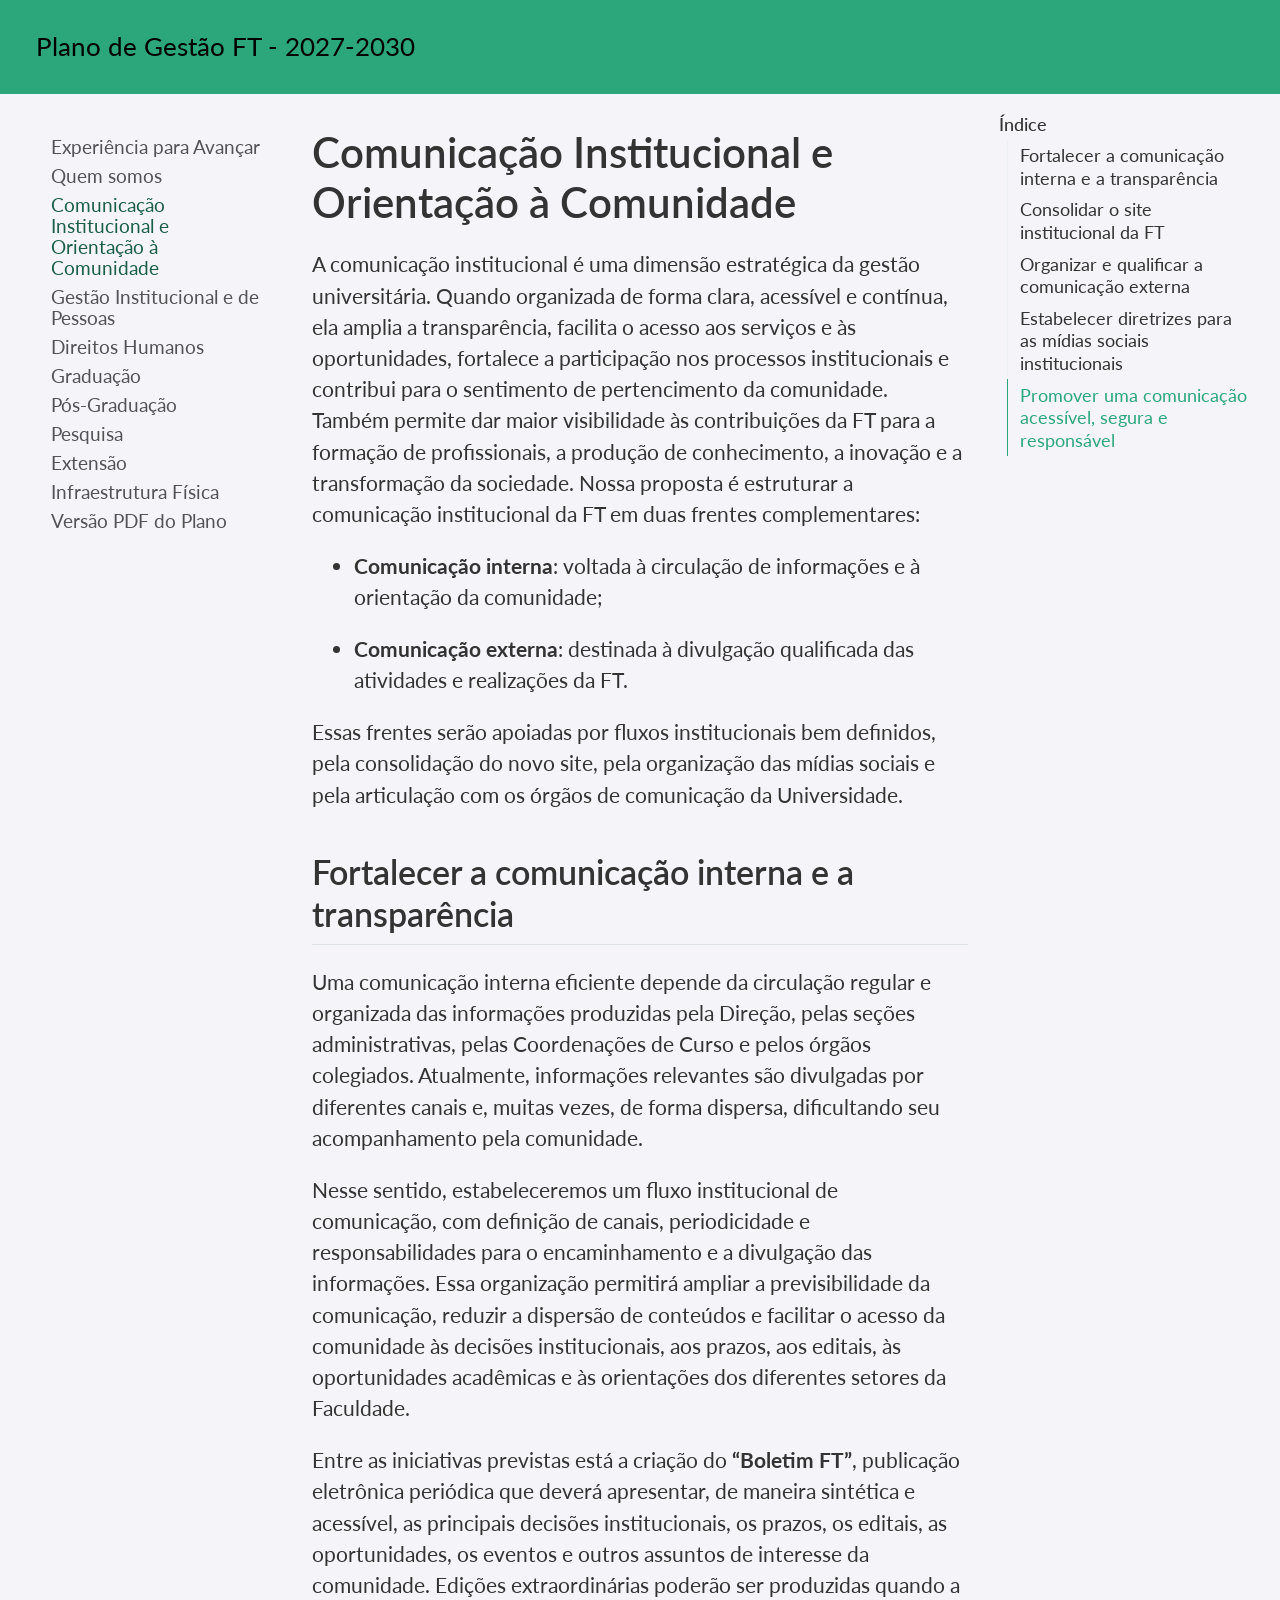
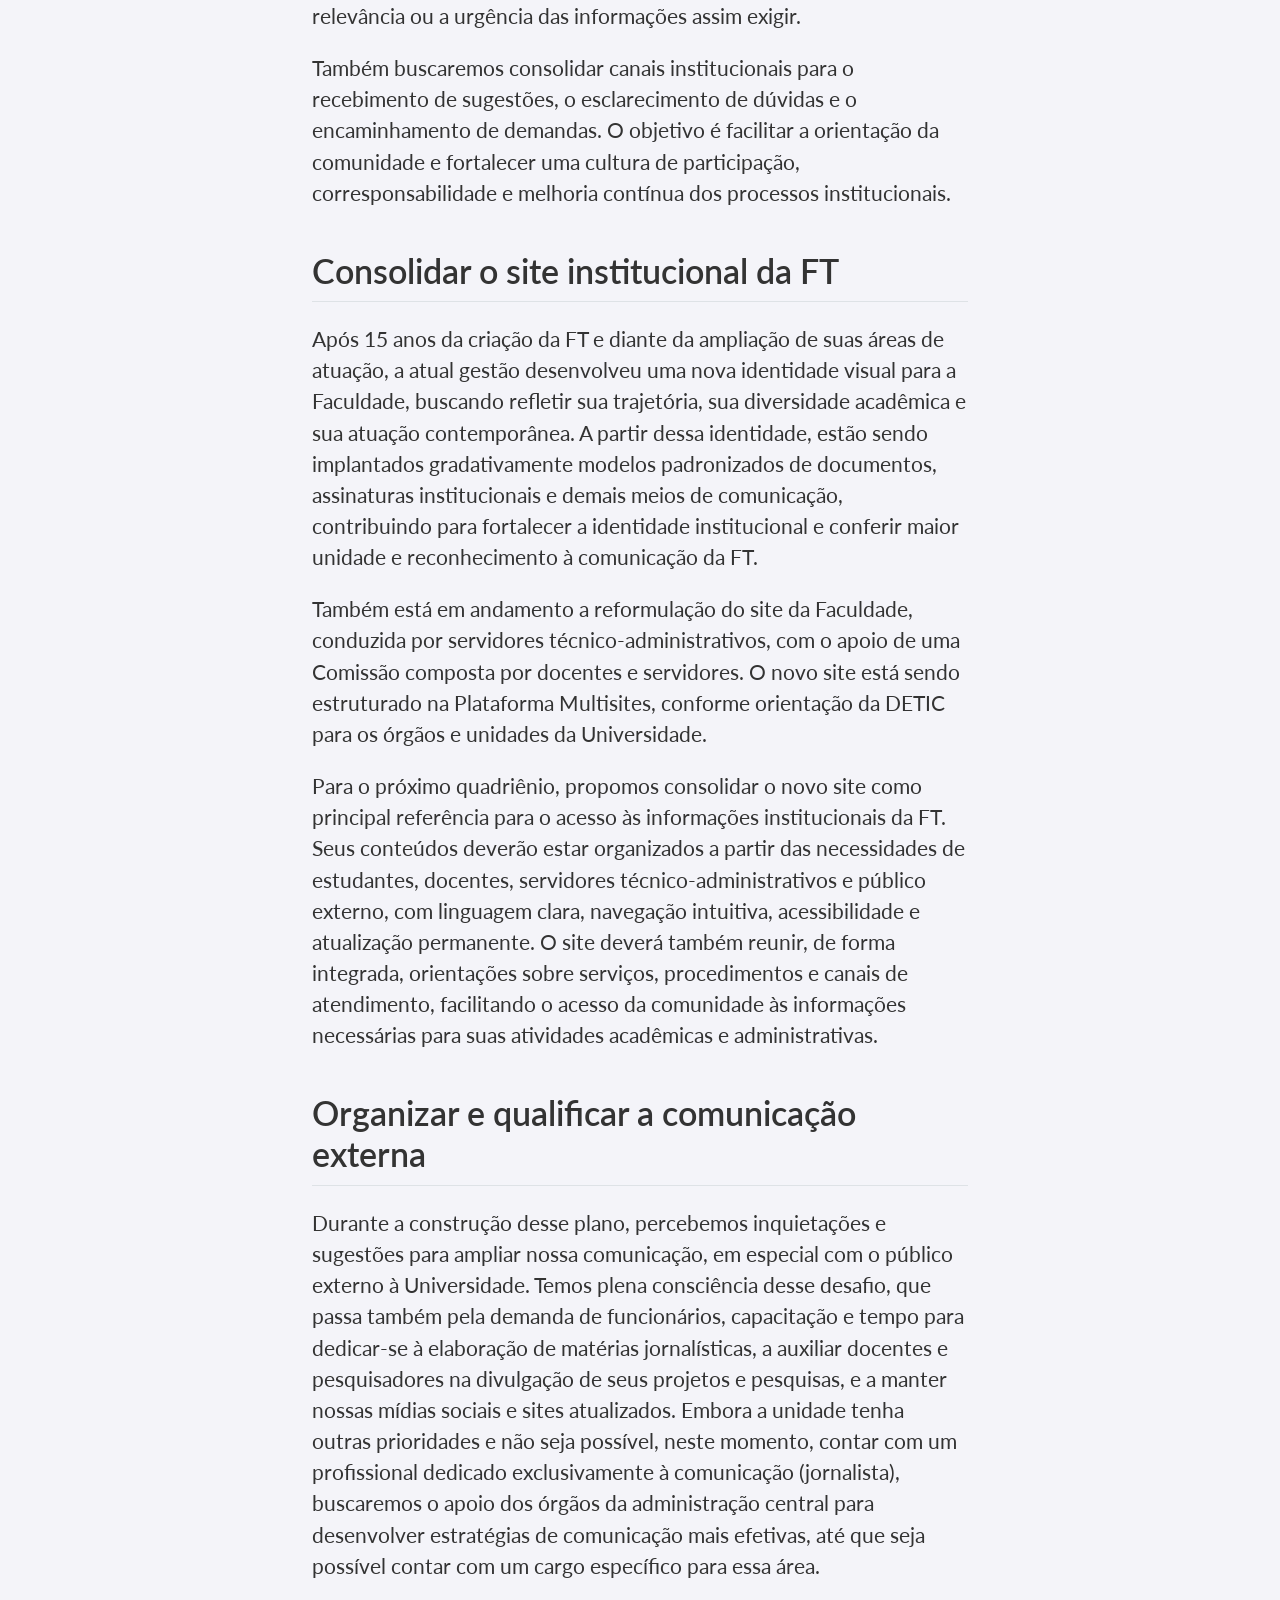
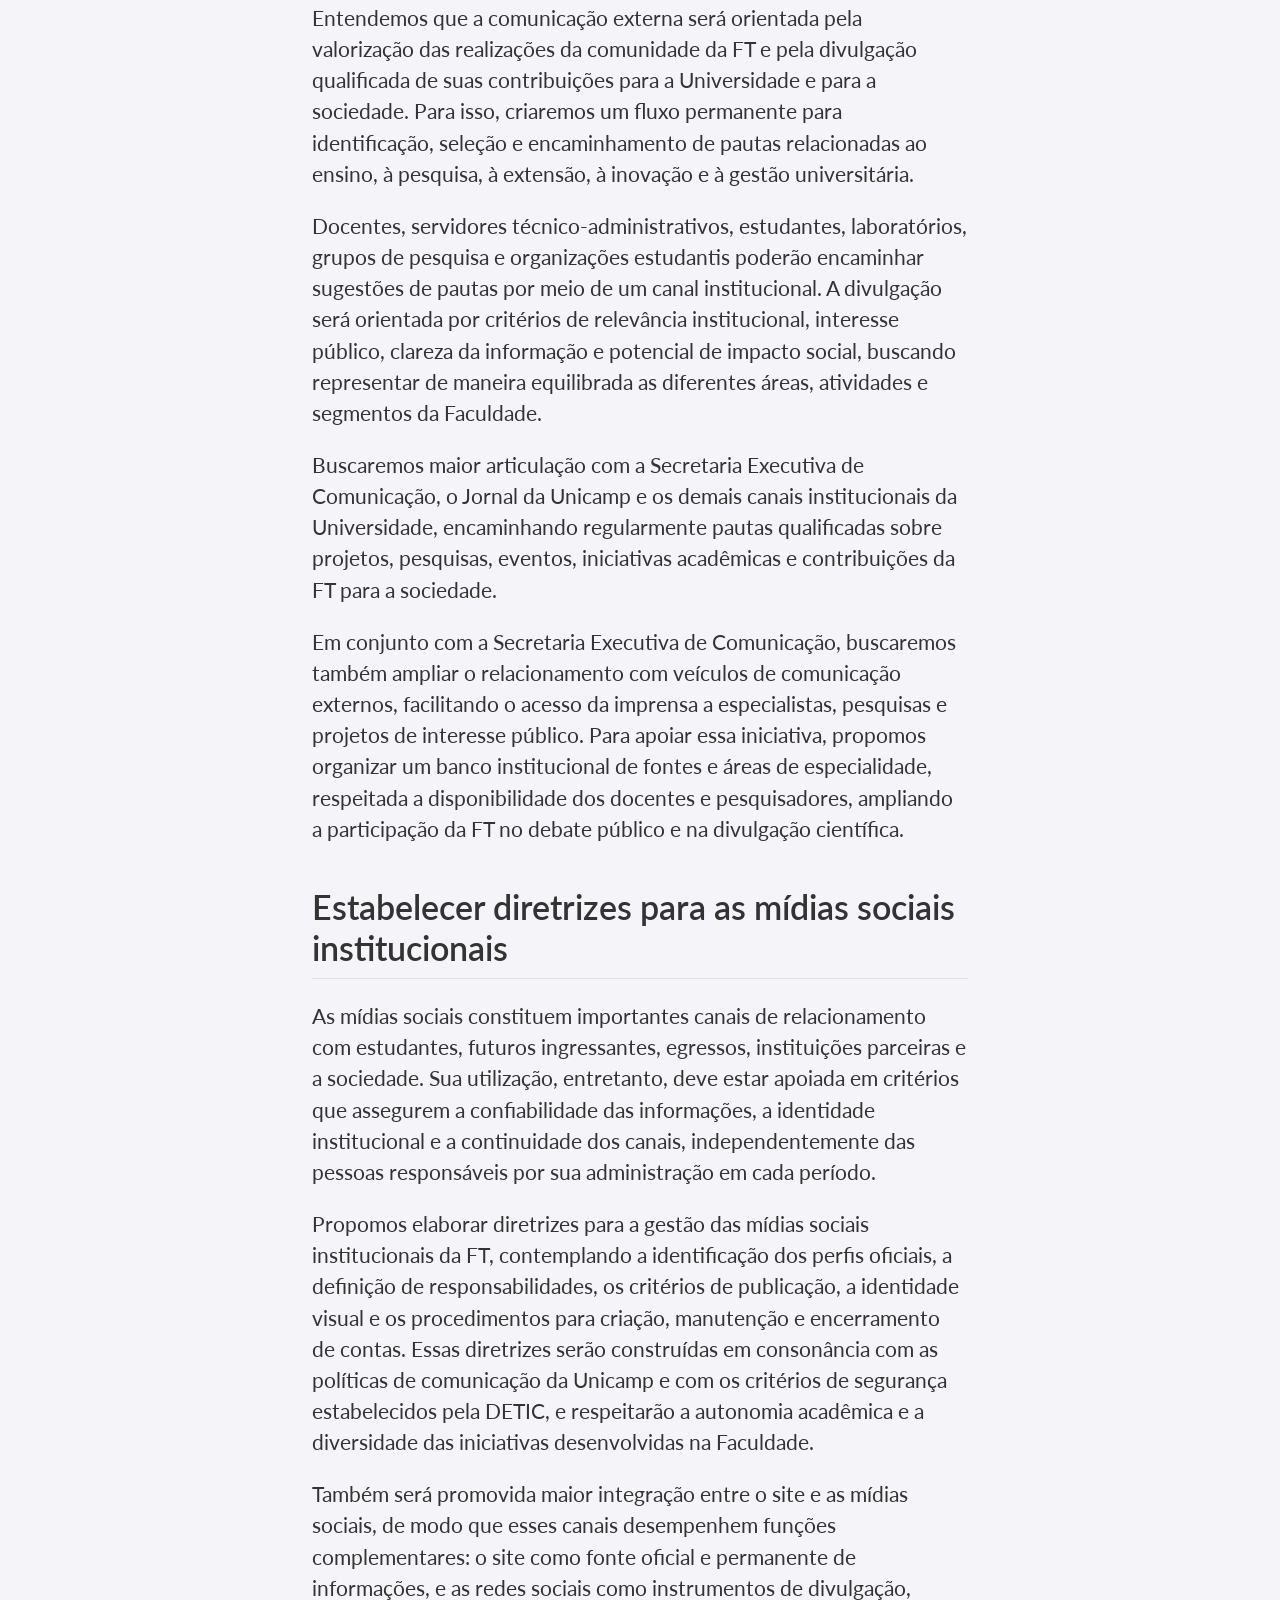
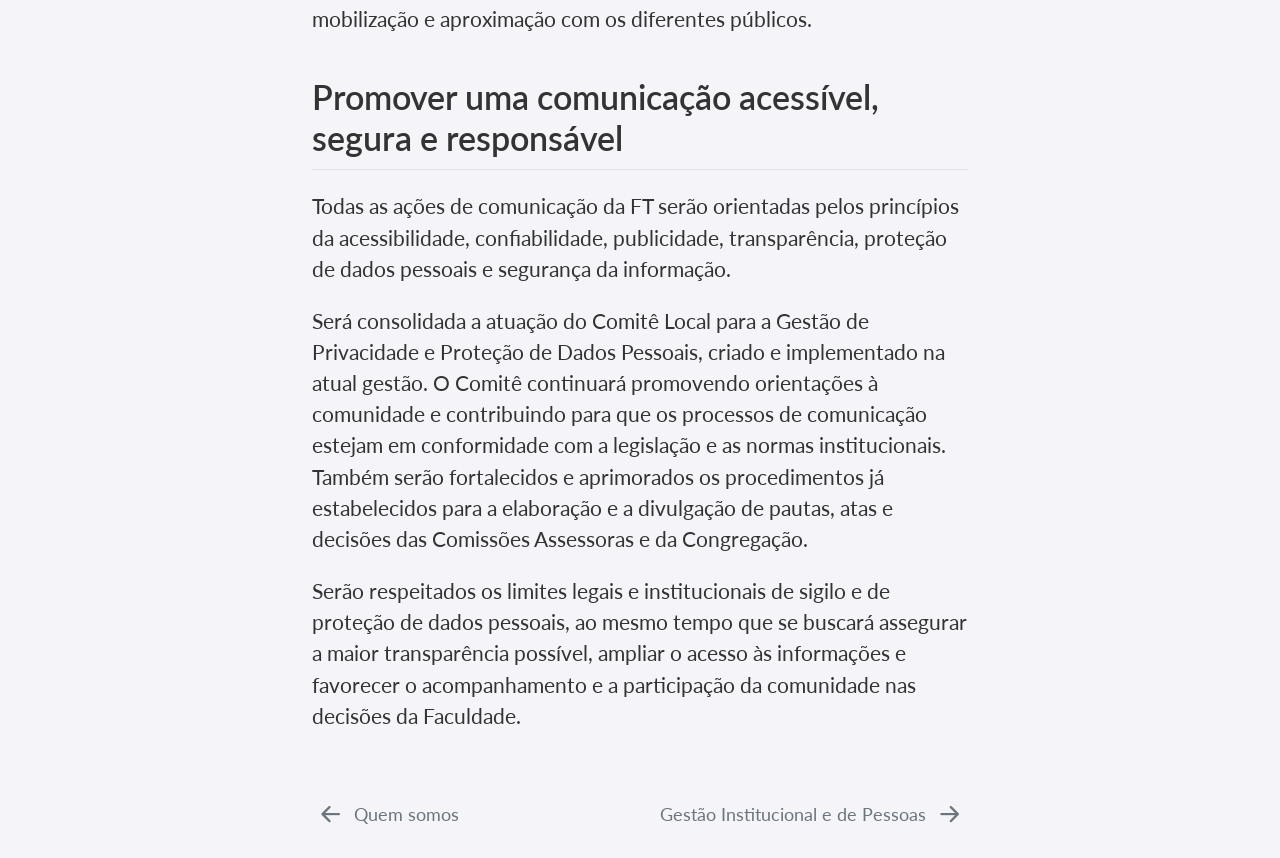
==== commit ad678f57: "Publish site to docs/" ====
--- a/docs/comunicacao.html
+++ b/docs/comunicacao.html
@@ -222,8 +222,9 @@
 </section>
 <section id="consolidar-o-site-institucional-da-ft" class="level2">
 <h2 class="anchored" data-anchor-id="consolidar-o-site-institucional-da-ft">Consolidar o site institucional da FT</h2>
-<p>O novo site da FT será consolidado como principal referência para o acesso às informações institucionais da Faculdade. Seus conteúdos deverão ser organizados de acordo com as necessidades de estudantes, docentes, servidores técnico-administrativos e público externo, com linguagem clara, navegação intuitiva, acessibilidade e atualização permanente.</p>
-<p>Para assegurar a confiabilidade das informações, serão definidas responsabilidades e rotinas de revisão das páginas dos diferentes setores, cursos, comissões e órgãos colegiados. O site também deverá reunir orientações sobre serviços, procedimentos e canais de atendimento, permitindo que a comunidade encontre com maior facilidade as informações necessárias para suas atividades acadêmicas e administrativas.</p>
+<p>Após 15 anos da criação da FT e diante da ampliação de suas áreas de atuação, a atual gestão desenvolveu uma nova identidade visual para a Faculdade, buscando refletir sua trajetória, sua diversidade acadêmica e sua atuação contemporânea. A partir dessa identidade, estão sendo implantados gradativamente modelos padronizados de documentos, assinaturas institucionais e demais meios de comunicação, contribuindo para fortalecer a identidade institucional e conferir maior unidade e reconhecimento à comunicação da FT.</p>
+<p>Também está em andamento a reformulação do site da Faculdade, conduzida por servidores técnico-administrativos, com o apoio de uma Comissão composta por docentes e servidores. O novo site está sendo estruturado na Plataforma Multisites, conforme orientação da DETIC para os órgãos e unidades da Universidade.</p>
+<p>Para o próximo quadriênio, propomos consolidar o novo site como principal referência para o acesso às informações institucionais da FT. Seus conteúdos deverão estar organizados a partir das necessidades de estudantes, docentes, servidores técnico-administrativos e público externo, com linguagem clara, navegação intuitiva, acessibilidade e atualização permanente. O site deverá também reunir, de forma integrada, orientações sobre serviços, procedimentos e canais de atendimento, facilitando o acesso da comunidade às informações necessárias para suas atividades acadêmicas e administrativas.</p>
 </section>
 <section id="organizar-e-qualificar-a-comunicação-externa" class="level2">
 <h2 class="anchored" data-anchor-id="organizar-e-qualificar-a-comunicação-externa">Organizar e qualificar a comunicação externa</h2>
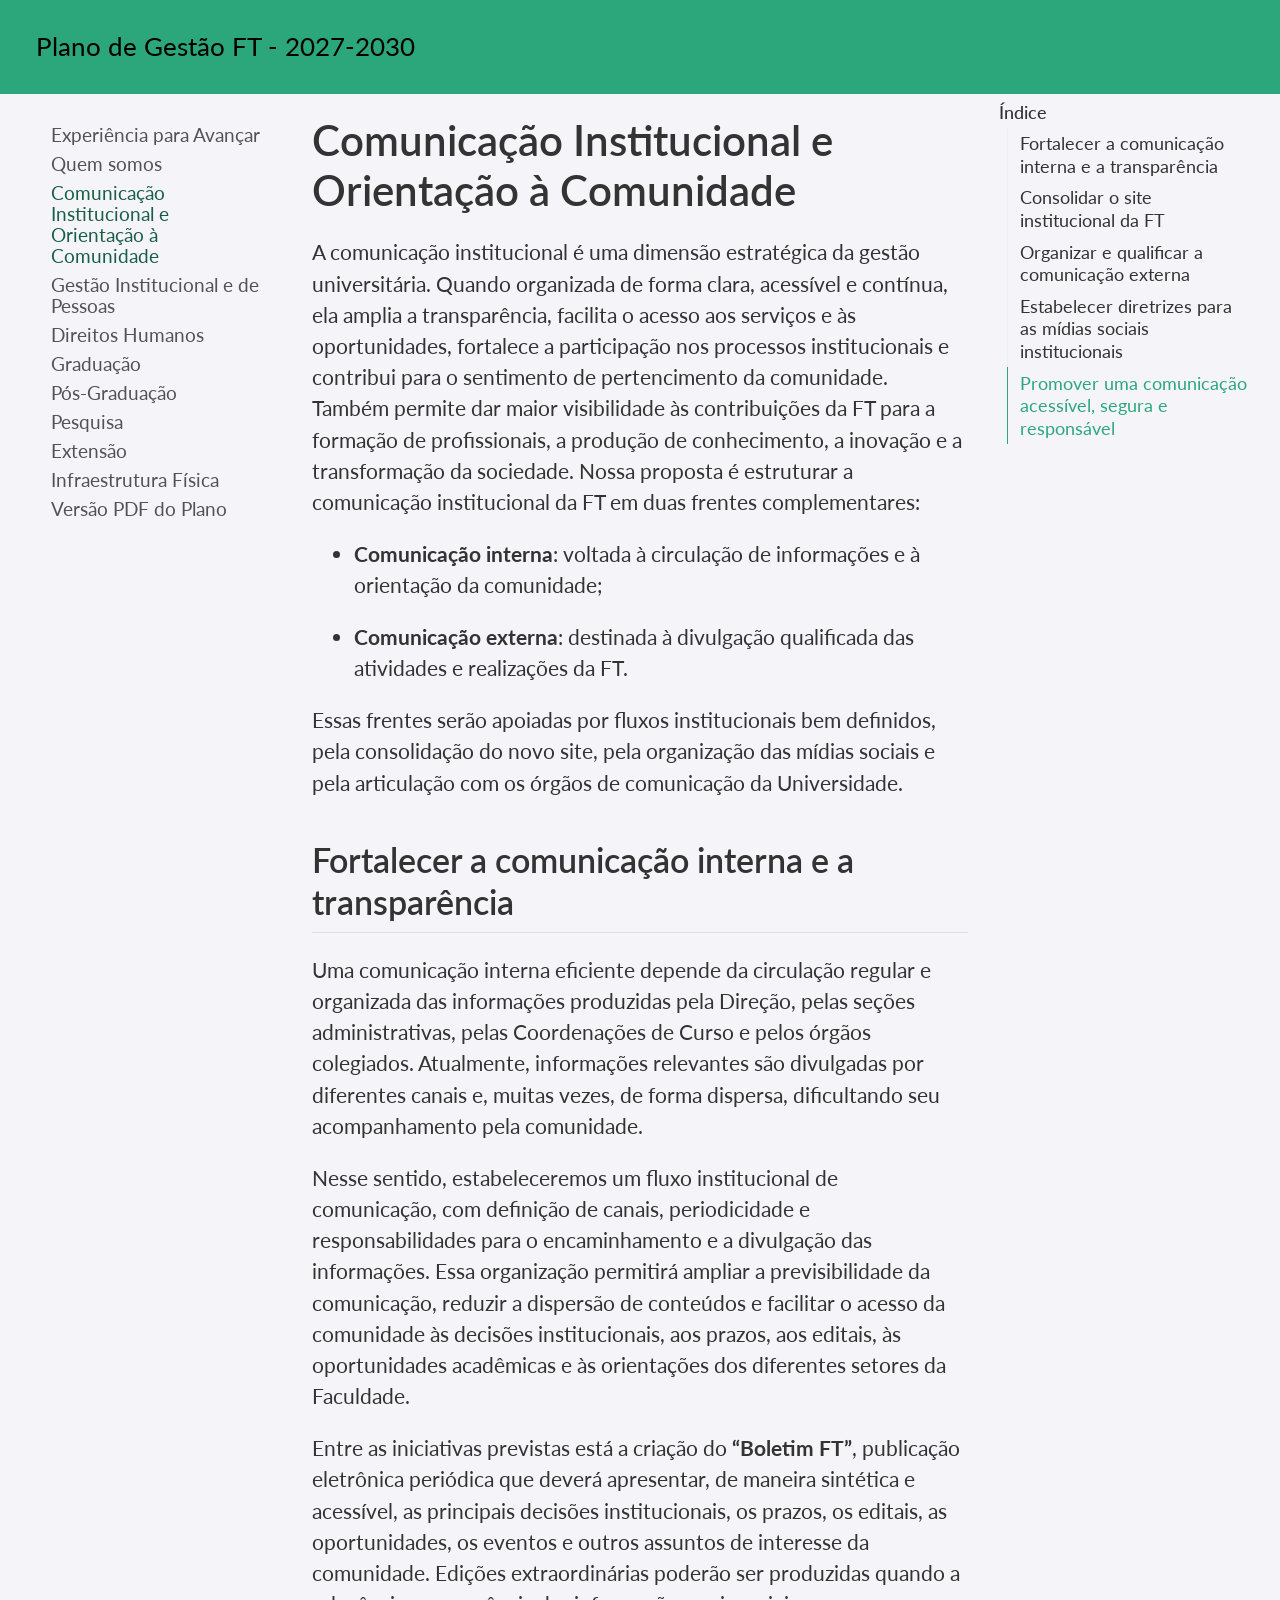
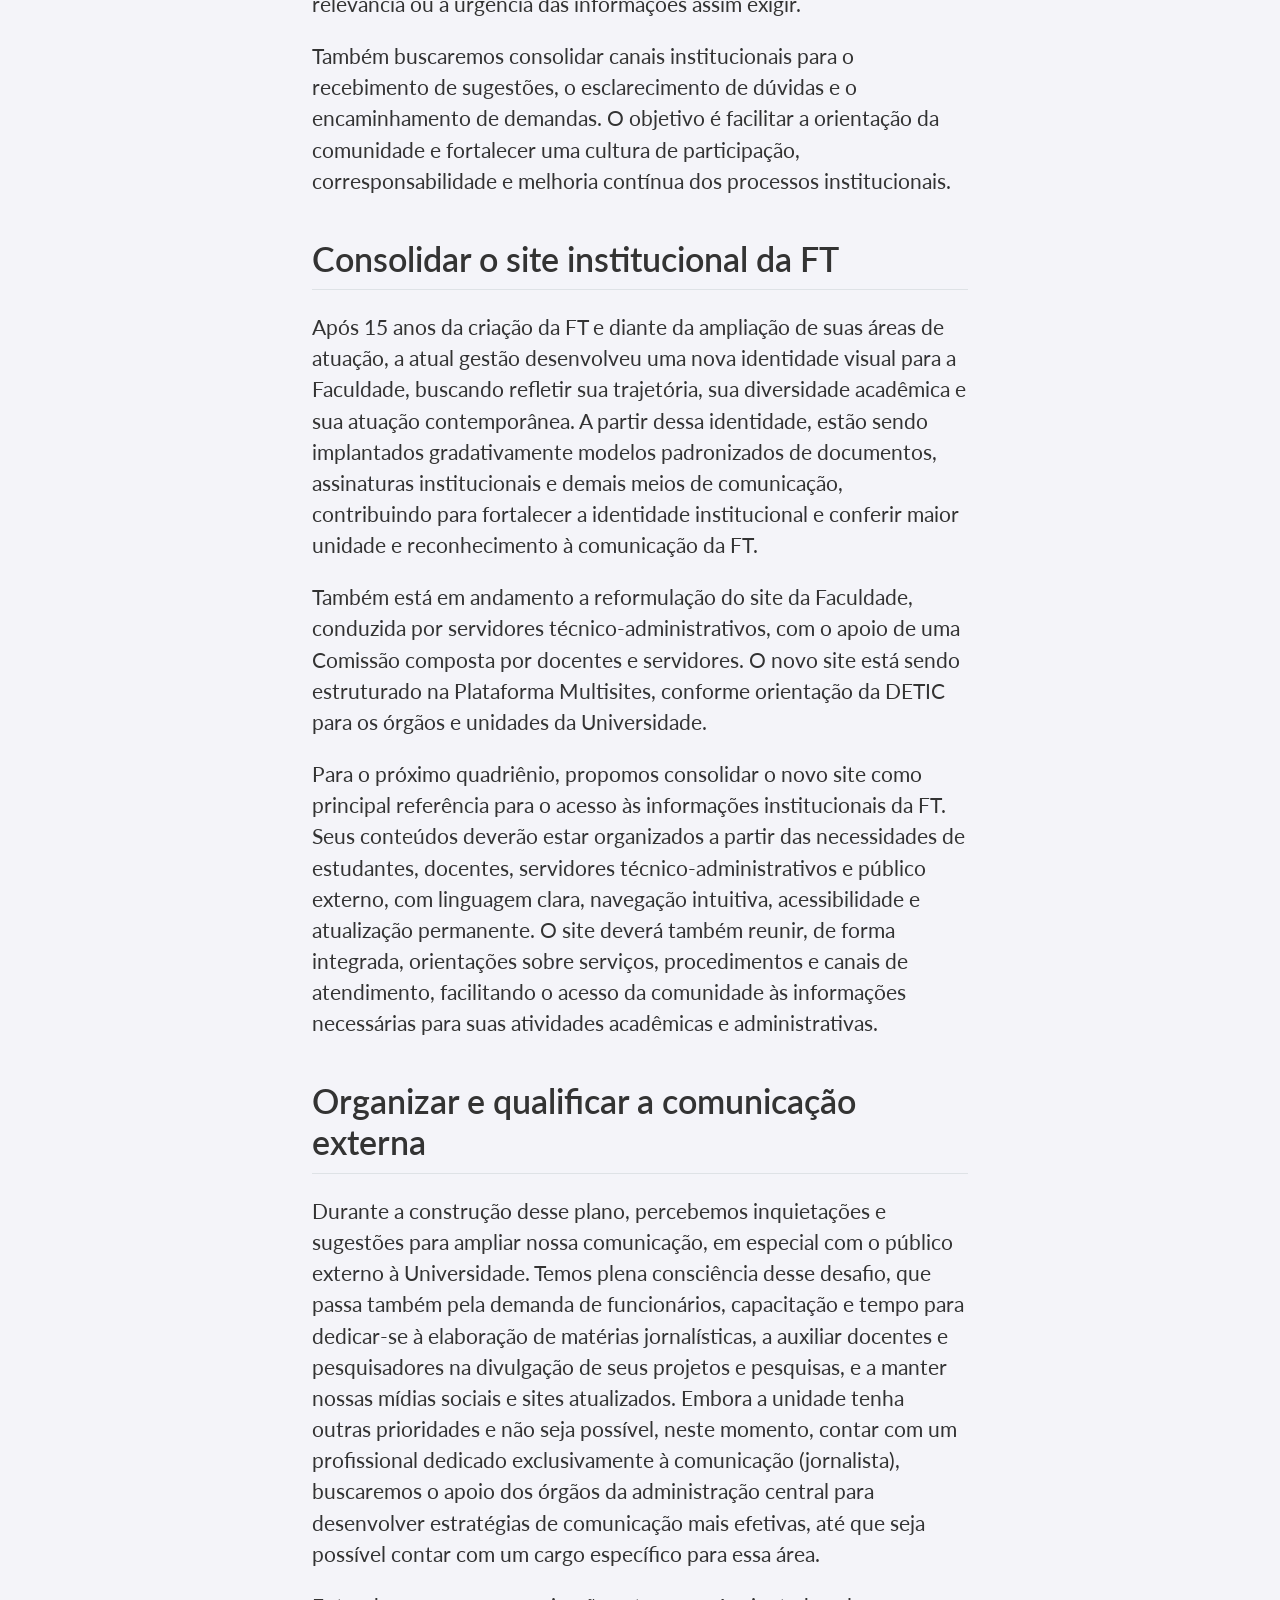
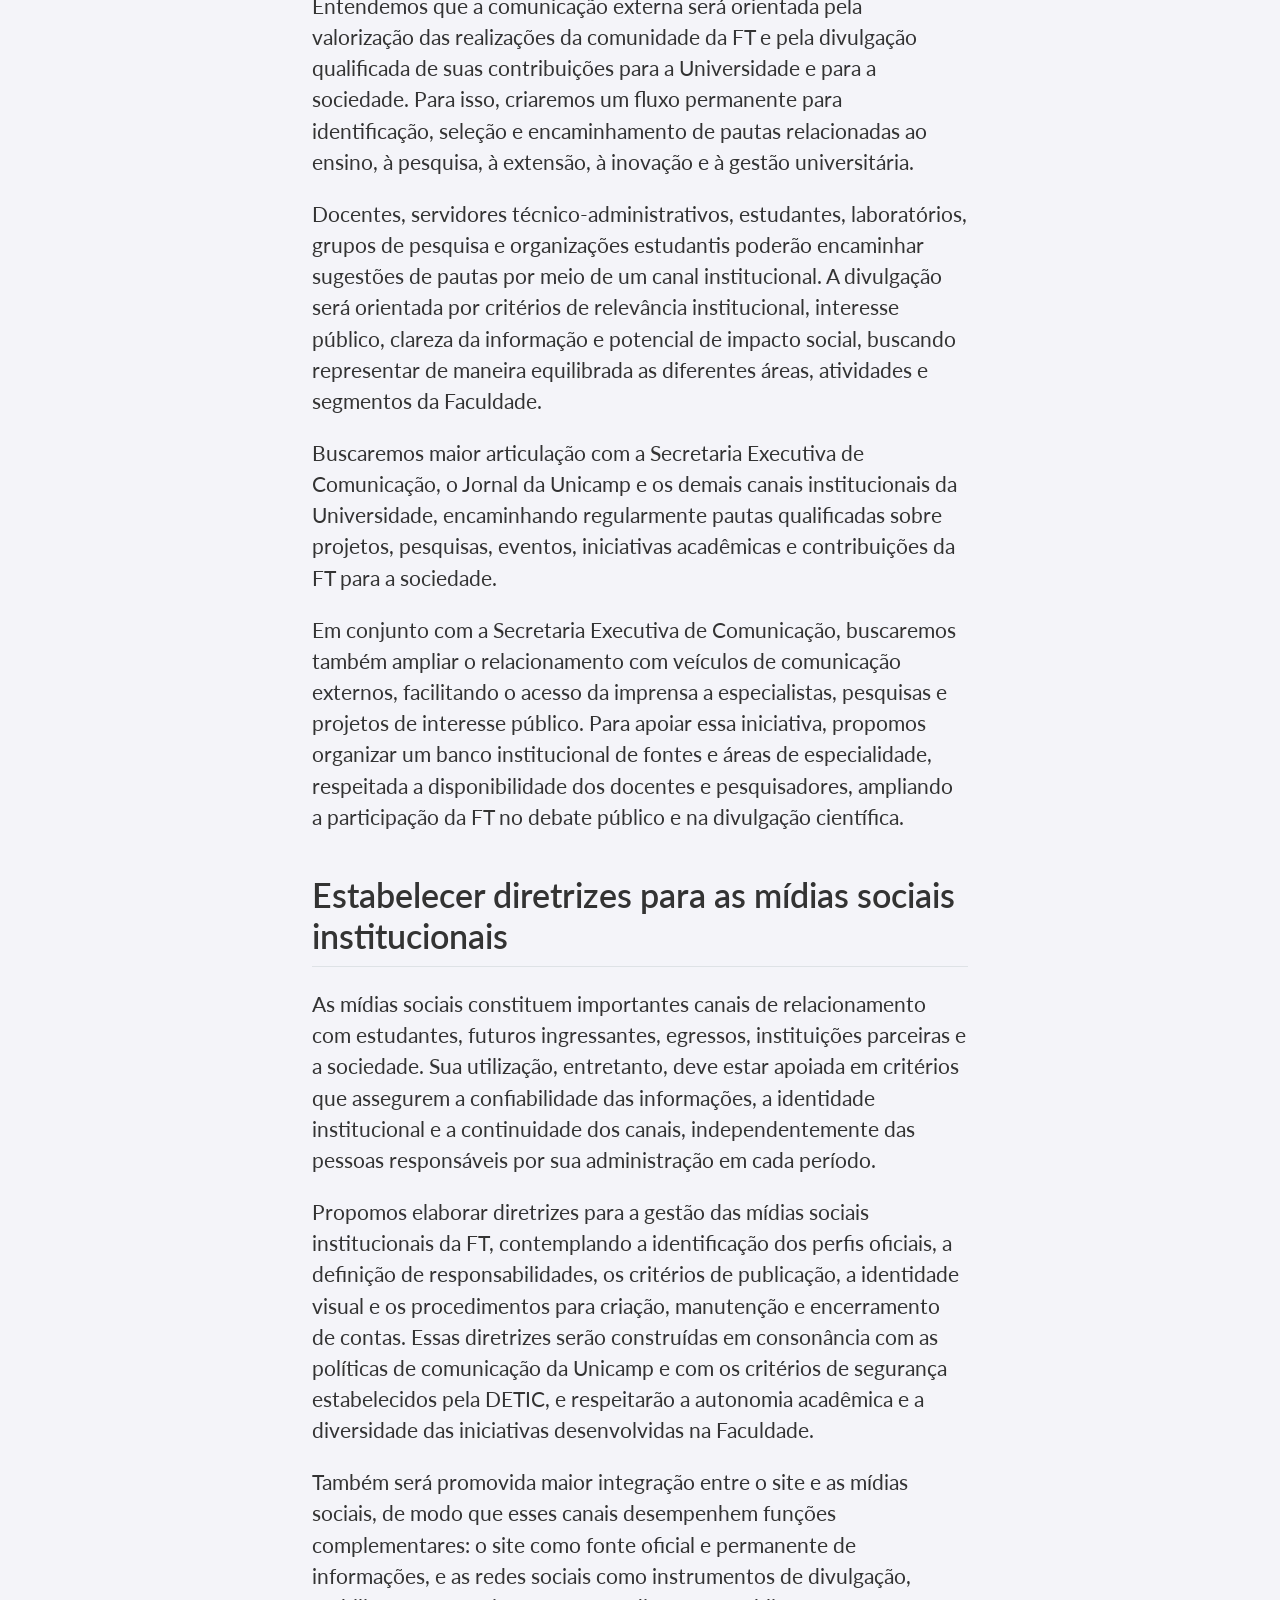
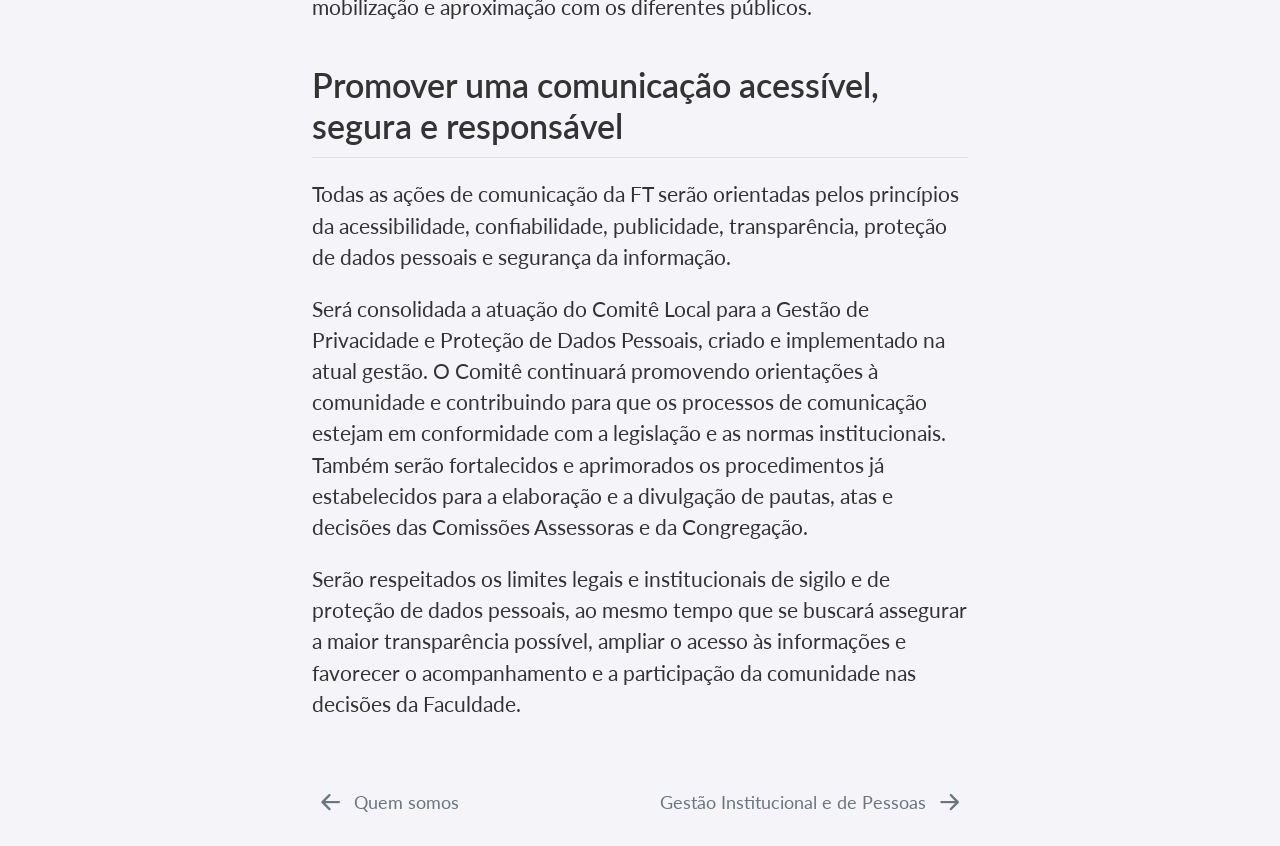
==== commit 433c1924: "Publish site to docs/" ====
--- a/docs/comunicacao.html
+++ b/docs/comunicacao.html
@@ -2,7 +2,7 @@
 <html xmlns="http://www.w3.org/1999/xhtml" lang="pt" xml:lang="pt"><head>
 
 <meta charset="utf-8">
-<meta name="generator" content="quarto-1.10.18">
+<meta name="generator" content="quarto-1.9.38">
 
 <meta name="viewport" content="width=device-width, initial-scale=1.0, user-scalable=yes">
 
@@ -12,13 +12,10 @@
 /* Default styles provided by pandoc.
 ** See https://pandoc.org/MANUAL.html#variables-for-html for config info.
 */
+code{white-space: pre-wrap;}
 span.smallcaps{font-variant: small-caps;}
-div.columns{display: flex; gap: 1.5em;}
-div.column{flex: auto;}
-@media screen {
-div.columns{gap: min(4vw, 1.5em);}
-div.column{overflow-x: auto;}
-}
+div.columns{display: flex; gap: min(4vw, 1.5em);}
+div.column{flex: auto; overflow-x: auto;}
 div.hanging-indent{margin-left: 1.5em; text-indent: -1.5em;}
 ul.task-list{list-style: none;}
 ul.task-list li input[type="checkbox"] {
@@ -44,10 +41,10 @@
 <script src="site_libs/quarto-html/tippy.umd.min.js"></script>
 <script src="site_libs/quarto-html/anchor.min.js"></script>
 <link href="site_libs/quarto-html/tippy.css" rel="stylesheet">
-<link href="site_libs/quarto-html/quarto-syntax-highlighting-64a204ab8560d761af7679ceaba22944.css" rel="stylesheet" id="quarto-text-highlighting-styles">
+<link href="site_libs/quarto-html/quarto-syntax-highlighting-15634bcf2e68342d4ad2dfa704d543f6.css" rel="stylesheet" id="quarto-text-highlighting-styles">
 <script src="site_libs/bootstrap/bootstrap.min.js"></script>
 <link href="site_libs/bootstrap/bootstrap-icons.css" rel="stylesheet">
-<link href="site_libs/bootstrap/bootstrap-000528a02bdd10b214853d05560731a4.min.css" rel="stylesheet" append-hash="true" id="quarto-bootstrap" data-mode="light">
+<link href="site_libs/bootstrap/bootstrap-37882916aa4101a81008f962524b9e9a.min.css" rel="stylesheet" append-hash="true" id="quarto-bootstrap" data-mode="light">
 <script id="quarto-search-options" type="application/json">{
   "location": "navbar",
   "copy-button": false,
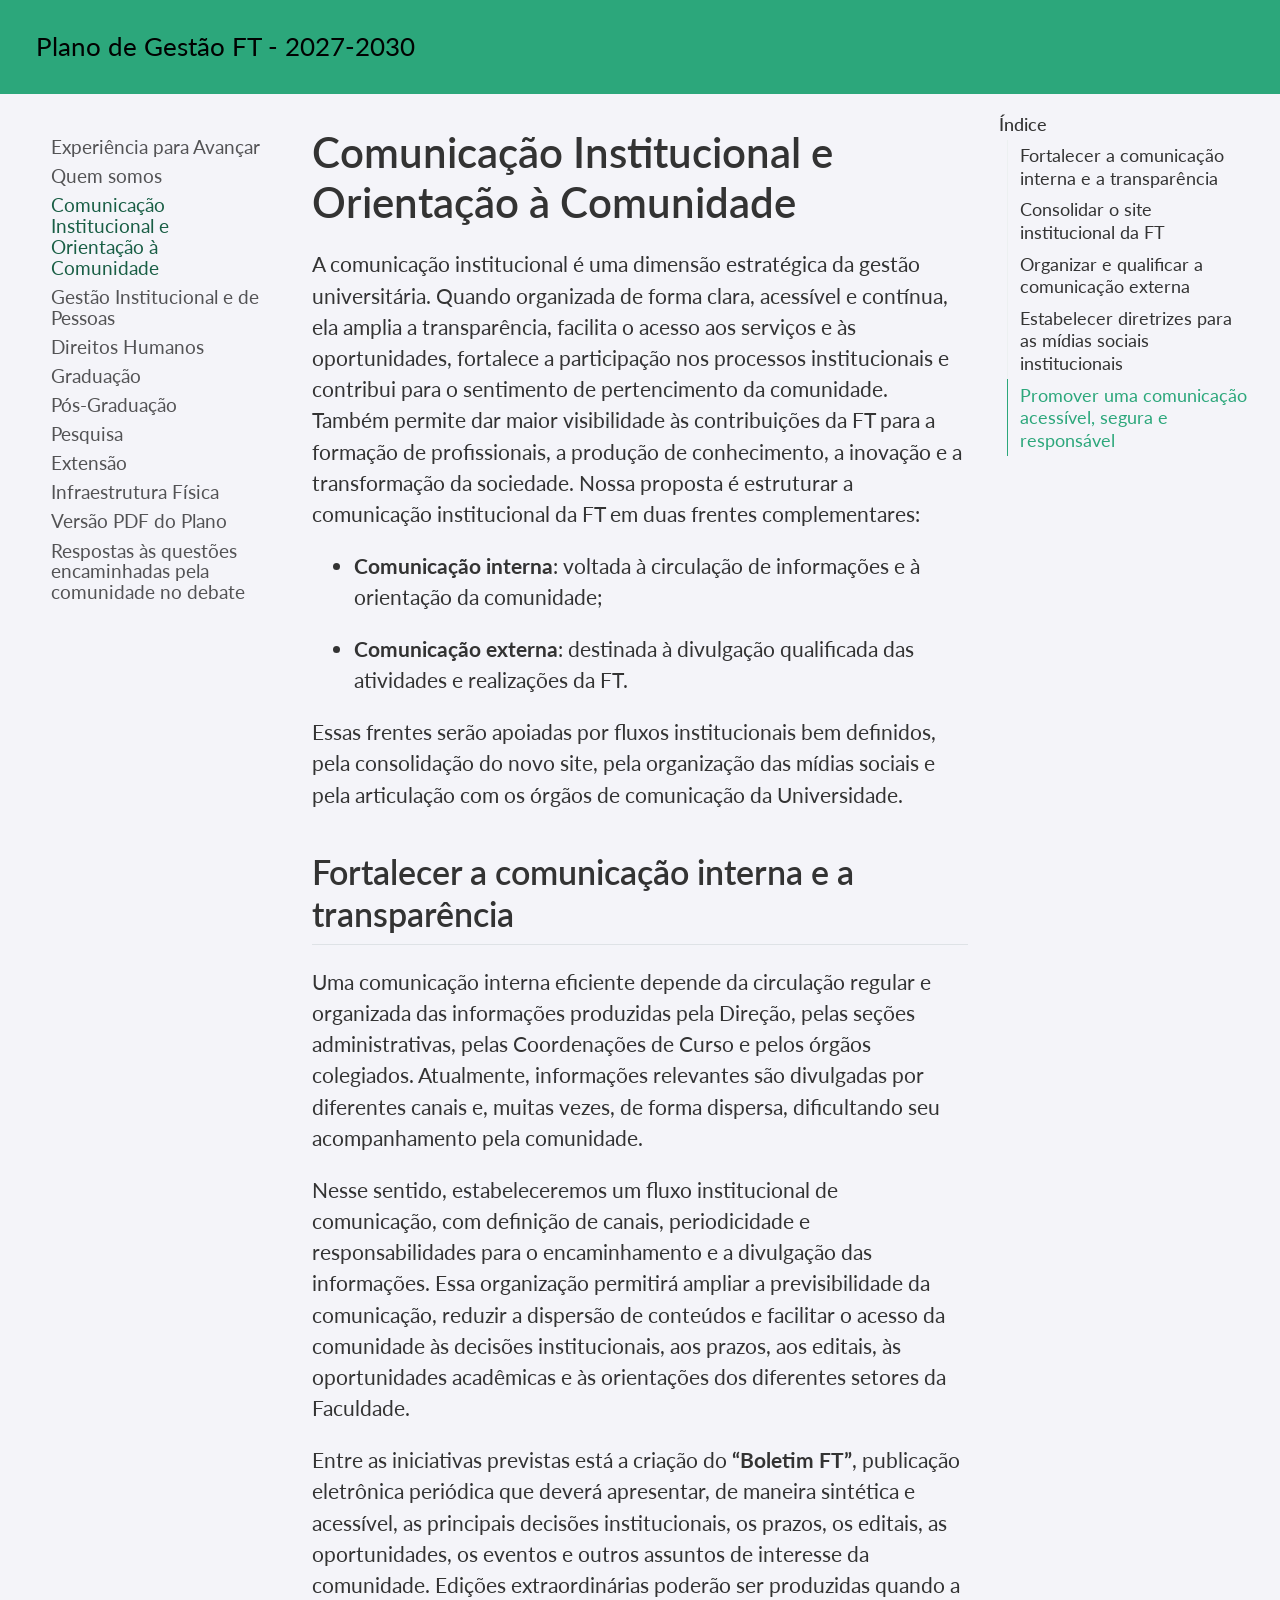
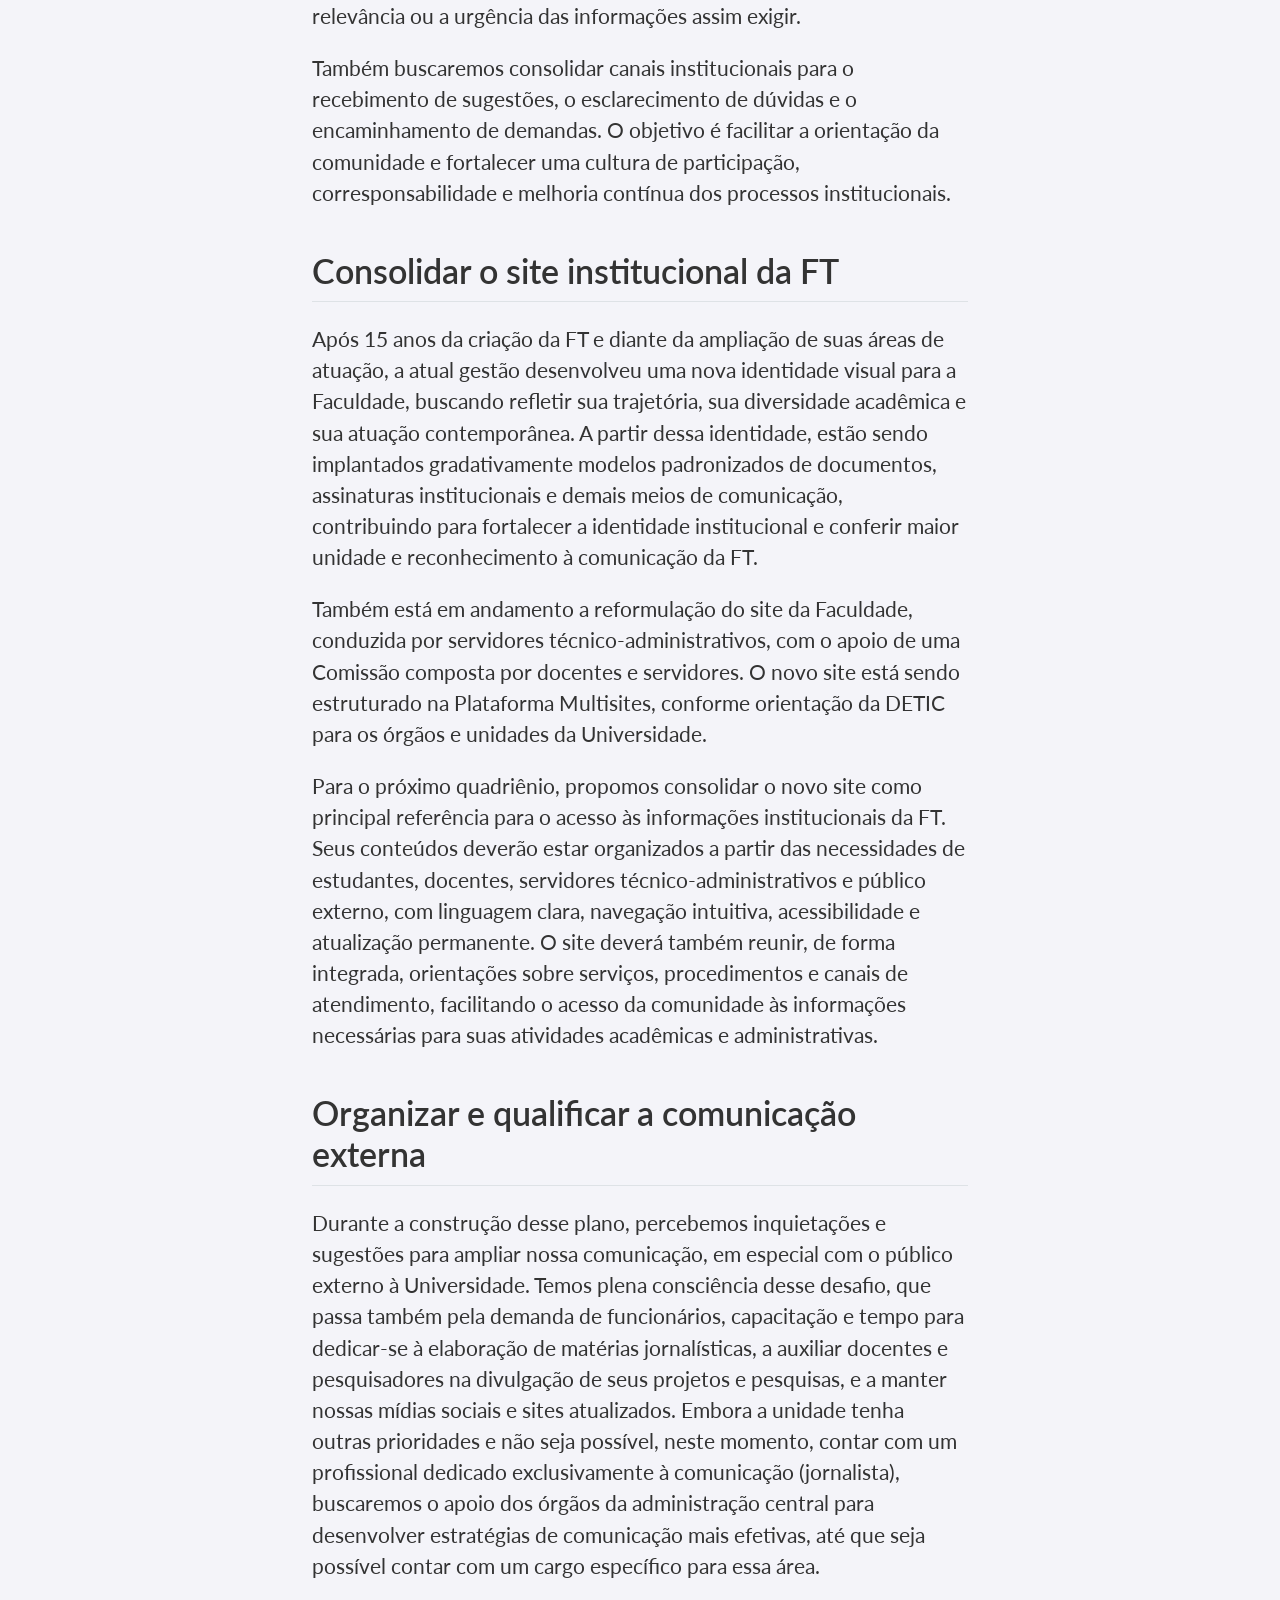
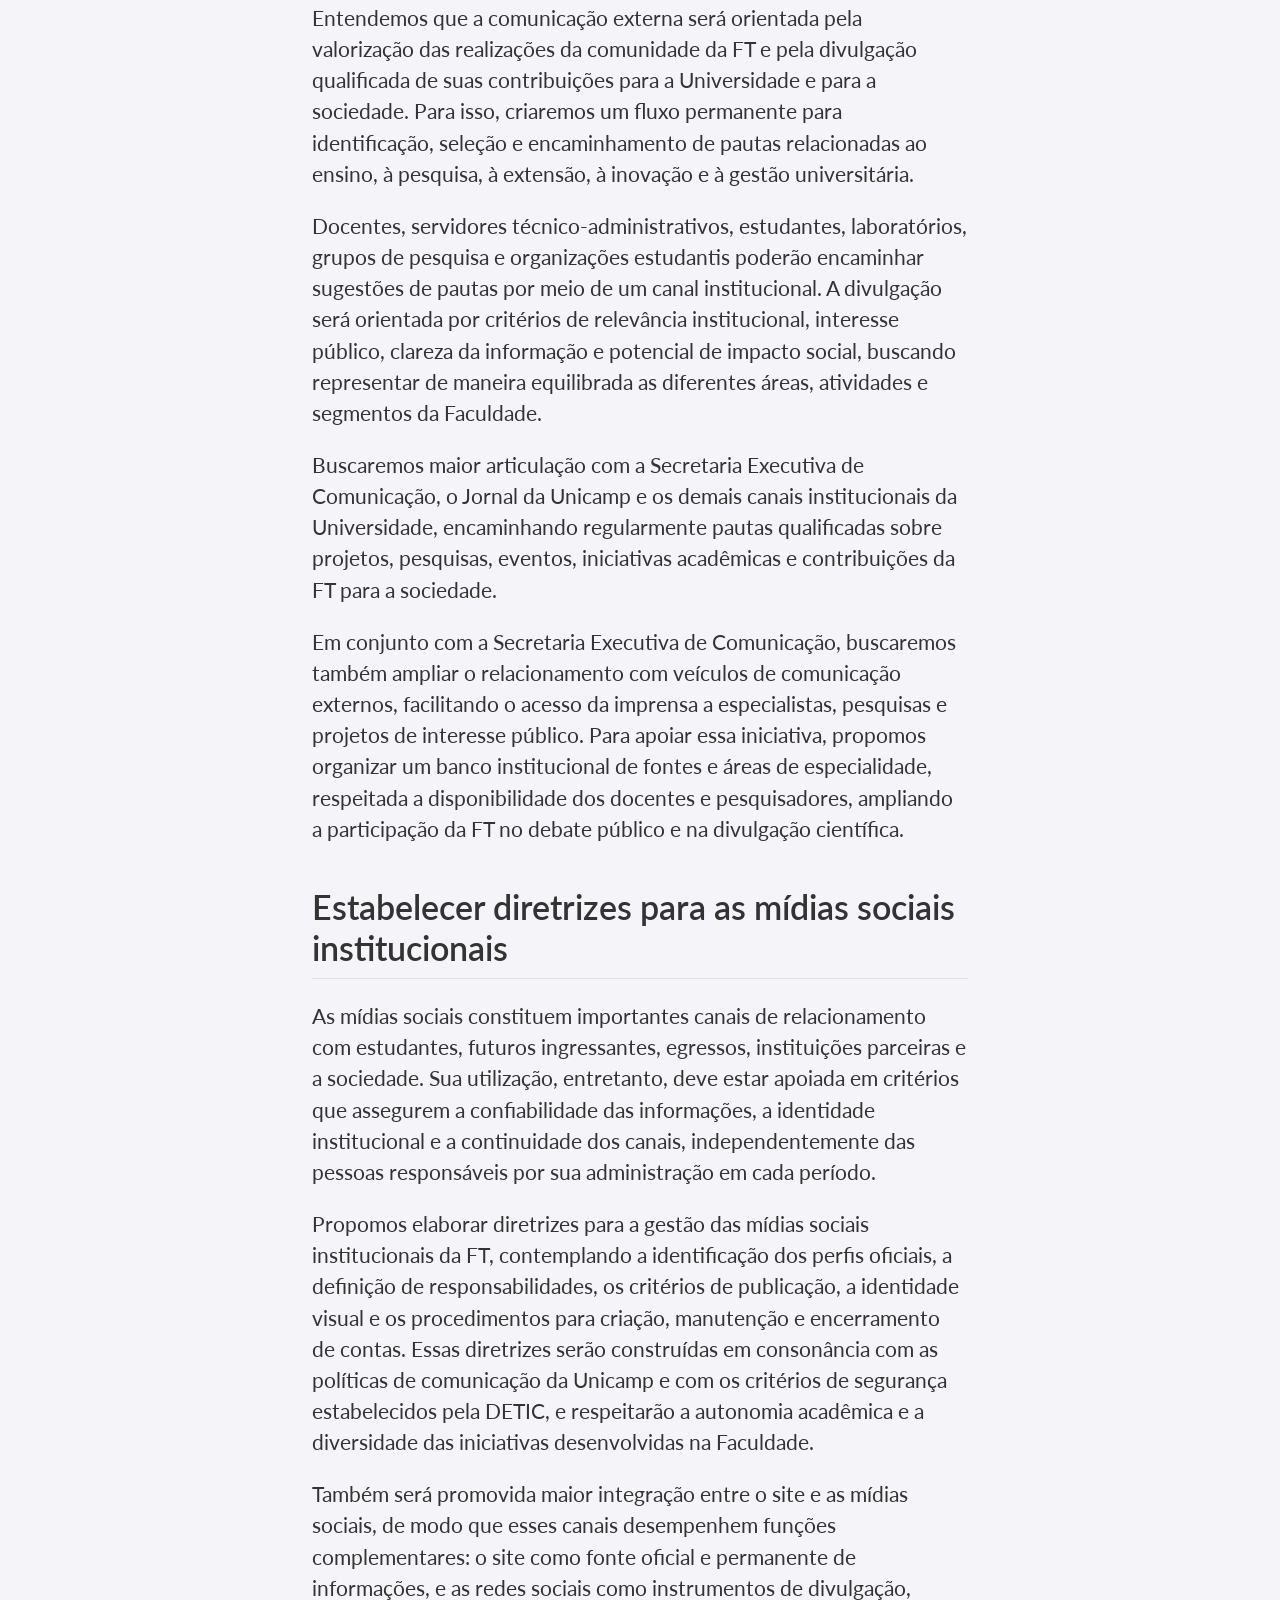
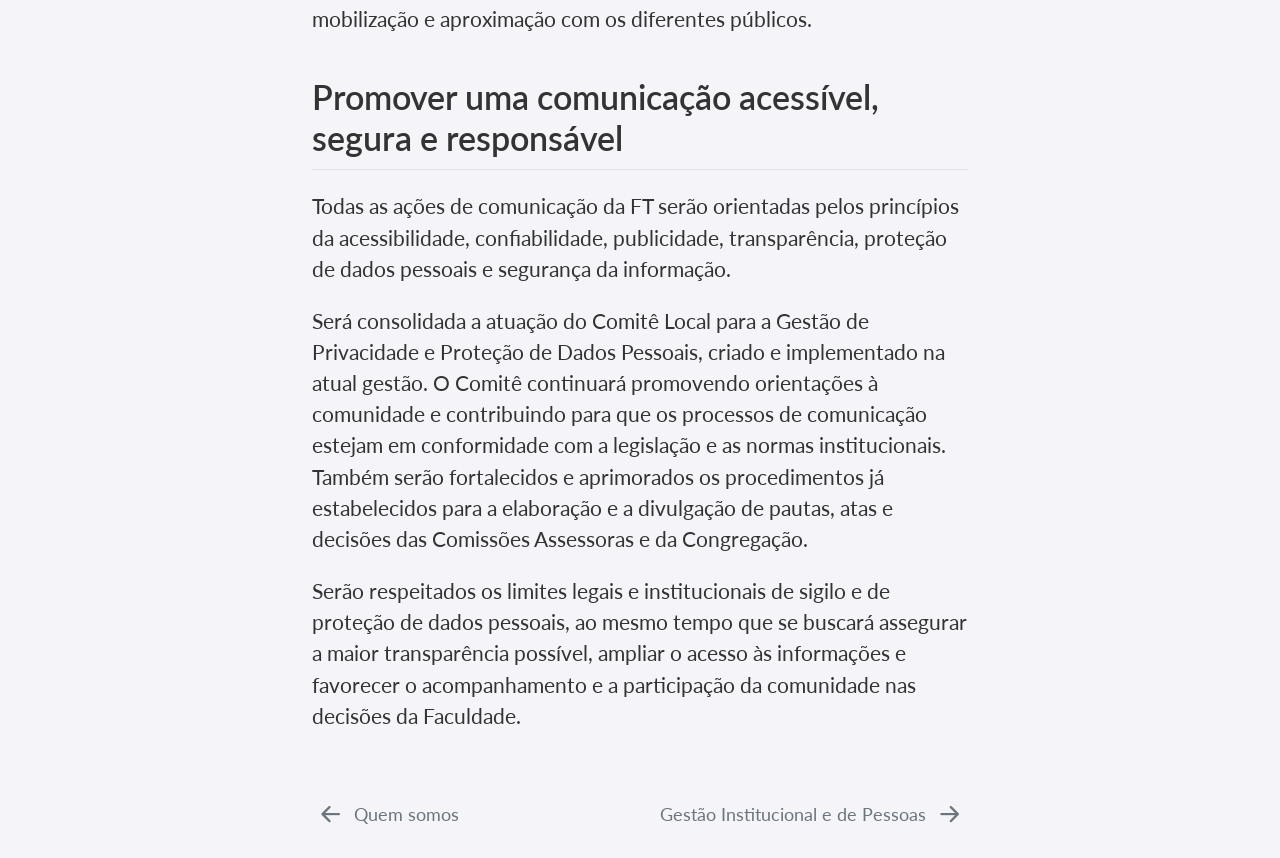
==== commit ce86a58f: "Publish site to docs/" ====
--- a/docs/comunicacao.html
+++ b/docs/comunicacao.html
@@ -2,7 +2,7 @@
 <html xmlns="http://www.w3.org/1999/xhtml" lang="pt" xml:lang="pt"><head>
 
 <meta charset="utf-8">
-<meta name="generator" content="quarto-1.9.38">
+<meta name="generator" content="quarto-1.10.18">
 
 <meta name="viewport" content="width=device-width, initial-scale=1.0, user-scalable=yes">
 
@@ -12,10 +12,13 @@
 /* Default styles provided by pandoc.
 ** See https://pandoc.org/MANUAL.html#variables-for-html for config info.
 */
-code{white-space: pre-wrap;}
 span.smallcaps{font-variant: small-caps;}
-div.columns{display: flex; gap: min(4vw, 1.5em);}
-div.column{flex: auto; overflow-x: auto;}
+div.columns{display: flex; gap: 1.5em;}
+div.column{flex: auto;}
+@media screen {
+div.columns{gap: min(4vw, 1.5em);}
+div.column{overflow-x: auto;}
+}
 div.hanging-indent{margin-left: 1.5em; text-indent: -1.5em;}
 ul.task-list{list-style: none;}
 ul.task-list li input[type="checkbox"] {
@@ -41,10 +44,10 @@
 <script src="site_libs/quarto-html/tippy.umd.min.js"></script>
 <script src="site_libs/quarto-html/anchor.min.js"></script>
 <link href="site_libs/quarto-html/tippy.css" rel="stylesheet">
-<link href="site_libs/quarto-html/quarto-syntax-highlighting-15634bcf2e68342d4ad2dfa704d543f6.css" rel="stylesheet" id="quarto-text-highlighting-styles">
+<link href="site_libs/quarto-html/quarto-syntax-highlighting-64a204ab8560d761af7679ceaba22944.css" rel="stylesheet" id="quarto-text-highlighting-styles">
 <script src="site_libs/bootstrap/bootstrap.min.js"></script>
 <link href="site_libs/bootstrap/bootstrap-icons.css" rel="stylesheet">
-<link href="site_libs/bootstrap/bootstrap-37882916aa4101a81008f962524b9e9a.min.css" rel="stylesheet" append-hash="true" id="quarto-bootstrap" data-mode="light">
+<link href="site_libs/bootstrap/bootstrap-000528a02bdd10b214853d05560731a4.min.css" rel="stylesheet" append-hash="true" id="quarto-bootstrap" data-mode="light">
 <script id="quarto-search-options" type="application/json">{
   "location": "navbar",
   "copy-button": false,
@@ -162,6 +165,11 @@
         <li class="sidebar-item">
   <div class="sidebar-item-container"> 
   <a href="./pdf.html" class="sidebar-item-text sidebar-link"><span class="chapter-title">Versão PDF do Plano</span></a>
+  </div>
+</li>
+        <li class="sidebar-item">
+  <div class="sidebar-item-container"> 
+  <a href="./respostas-debate.html" class="sidebar-item-text sidebar-link"><span class="chapter-title">Respostas às questões encaminhadas pela comunidade no debate</span></a>
   </div>
 </li>
     </ul>
--- a/docs/site_libs/quarto-html/quarto-syntax-highlighting-64a204ab8560d761af7679ceaba22944.css
+++ b/docs/site_libs/quarto-html/quarto-syntax-highlighting-64a204ab8560d761af7679ceaba22944.css
@@ -0,0 +1,236 @@
+/* quarto syntax highlight colors */
+:root {
+  --quarto-hl-ot-color: #003B4F;
+  --quarto-hl-at-color: #657422;
+  --quarto-hl-ss-color: #20794D;
+  --quarto-hl-an-color: #5E5E5E;
+  --quarto-hl-fu-color: #4758AB;
+  --quarto-hl-st-color: #20794D;
+  --quarto-hl-cf-color: #003B4F;
+  --quarto-hl-op-color: #5E5E5E;
+  --quarto-hl-er-color: #AD0000;
+  --quarto-hl-bn-color: #AD0000;
+  --quarto-hl-al-color: #AD0000;
+  --quarto-hl-va-color: #111111;
+  --quarto-hl-bu-color: inherit;
+  --quarto-hl-ex-color: inherit;
+  --quarto-hl-pp-color: #AD0000;
+  --quarto-hl-in-color: #5E5E5E;
+  --quarto-hl-vs-color: #20794D;
+  --quarto-hl-wa-color: #5E5E5E;
+  --quarto-hl-do-color: #5E5E5E;
+  --quarto-hl-im-color: #00769E;
+  --quarto-hl-ch-color: #20794D;
+  --quarto-hl-dt-color: #AD0000;
+  --quarto-hl-fl-color: #AD0000;
+  --quarto-hl-co-color: #5E5E5E;
+  --quarto-hl-cv-color: #5E5E5E;
+  --quarto-hl-cn-color: #8f5902;
+  --quarto-hl-sc-color: #5E5E5E;
+  --quarto-hl-dv-color: #AD0000;
+  --quarto-hl-kw-color: #003B4F;
+}
+
+/* other quarto variables */
+:root {
+  --quarto-font-monospace: SFMono-Regular, Menlo, Monaco, Consolas, "Liberation Mono", "Courier New", monospace;
+}
+
+/* syntax highlight based on Pandoc's rules */
+pre > code.sourceCode > span {
+  color: #003B4F;
+}
+
+code.sourceCode > span {
+  color: #003B4F;
+}
+
+div.sourceCode,
+div.sourceCode pre.sourceCode {
+  color: #003B4F;
+}
+
+/* Normal */
+code span {
+  color: #003B4F;
+}
+
+/* Alert */
+code span.al {
+  color: #AD0000;
+  font-style: inherit;
+}
+
+/* Annotation */
+code span.an {
+  color: #5E5E5E;
+  font-style: inherit;
+}
+
+/* Attribute */
+code span.at {
+  color: #657422;
+  font-style: inherit;
+}
+
+/* BaseN */
+code span.bn {
+  color: #AD0000;
+  font-style: inherit;
+}
+
+/* BuiltIn */
+code span.bu {
+  font-style: inherit;
+}
+
+/* ControlFlow */
+code span.cf {
+  color: #003B4F;
+  font-weight: bold;
+  font-style: inherit;
+}
+
+/* Char */
+code span.ch {
+  color: #20794D;
+  font-style: inherit;
+}
+
+/* Constant */
+code span.cn {
+  color: #8f5902;
+  font-style: inherit;
+}
+
+/* Comment */
+code span.co {
+  color: #5E5E5E;
+  font-style: inherit;
+}
+
+/* CommentVar */
+code span.cv {
+  color: #5E5E5E;
+  font-style: italic;
+}
+
+/* Documentation */
+code span.do {
+  color: #5E5E5E;
+  font-style: italic;
+}
+
+/* DataType */
+code span.dt {
+  color: #AD0000;
+  font-style: inherit;
+}
+
+/* DecVal */
+code span.dv {
+  color: #AD0000;
+  font-style: inherit;
+}
+
+/* Error */
+code span.er {
+  color: #AD0000;
+  font-style: inherit;
+}
+
+/* Extension */
+code span.ex {
+  font-style: inherit;
+}
+
+/* Float */
+code span.fl {
+  color: #AD0000;
+  font-style: inherit;
+}
+
+/* Function */
+code span.fu {
+  color: #4758AB;
+  font-style: inherit;
+}
+
+/* Import */
+code span.im {
+  color: #00769E;
+  font-style: inherit;
+}
+
+/* Information */
+code span.in {
+  color: #5E5E5E;
+  font-style: inherit;
+}
+
+/* Keyword */
+code span.kw {
+  color: #003B4F;
+  font-weight: bold;
+  font-style: inherit;
+}
+
+/* Operator */
+code span.op {
+  color: #5E5E5E;
+  font-style: inherit;
+}
+
+/* Other */
+code span.ot {
+  color: #003B4F;
+  font-style: inherit;
+}
+
+/* Preprocessor */
+code span.pp {
+  color: #AD0000;
+  font-style: inherit;
+}
+
+/* SpecialChar */
+code span.sc {
+  color: #5E5E5E;
+  font-style: inherit;
+}
+
+/* SpecialString */
+code span.ss {
+  color: #20794D;
+  font-style: inherit;
+}
+
+/* String */
+code span.st {
+  color: #20794D;
+  font-style: inherit;
+}
+
+/* Variable */
+code span.va {
+  color: #111111;
+  font-style: inherit;
+}
+
+/* VerbatimString */
+code span.vs {
+  color: #20794D;
+  font-style: inherit;
+}
+
+/* Warning */
+code span.wa {
+  color: #5E5E5E;
+  font-style: italic;
+}
+
+.prevent-inlining {
+  content: "</";
+}
+
+/*# sourceMappingURL=9d8d5bb603a83b8298b89080a598c93b.css.map */
